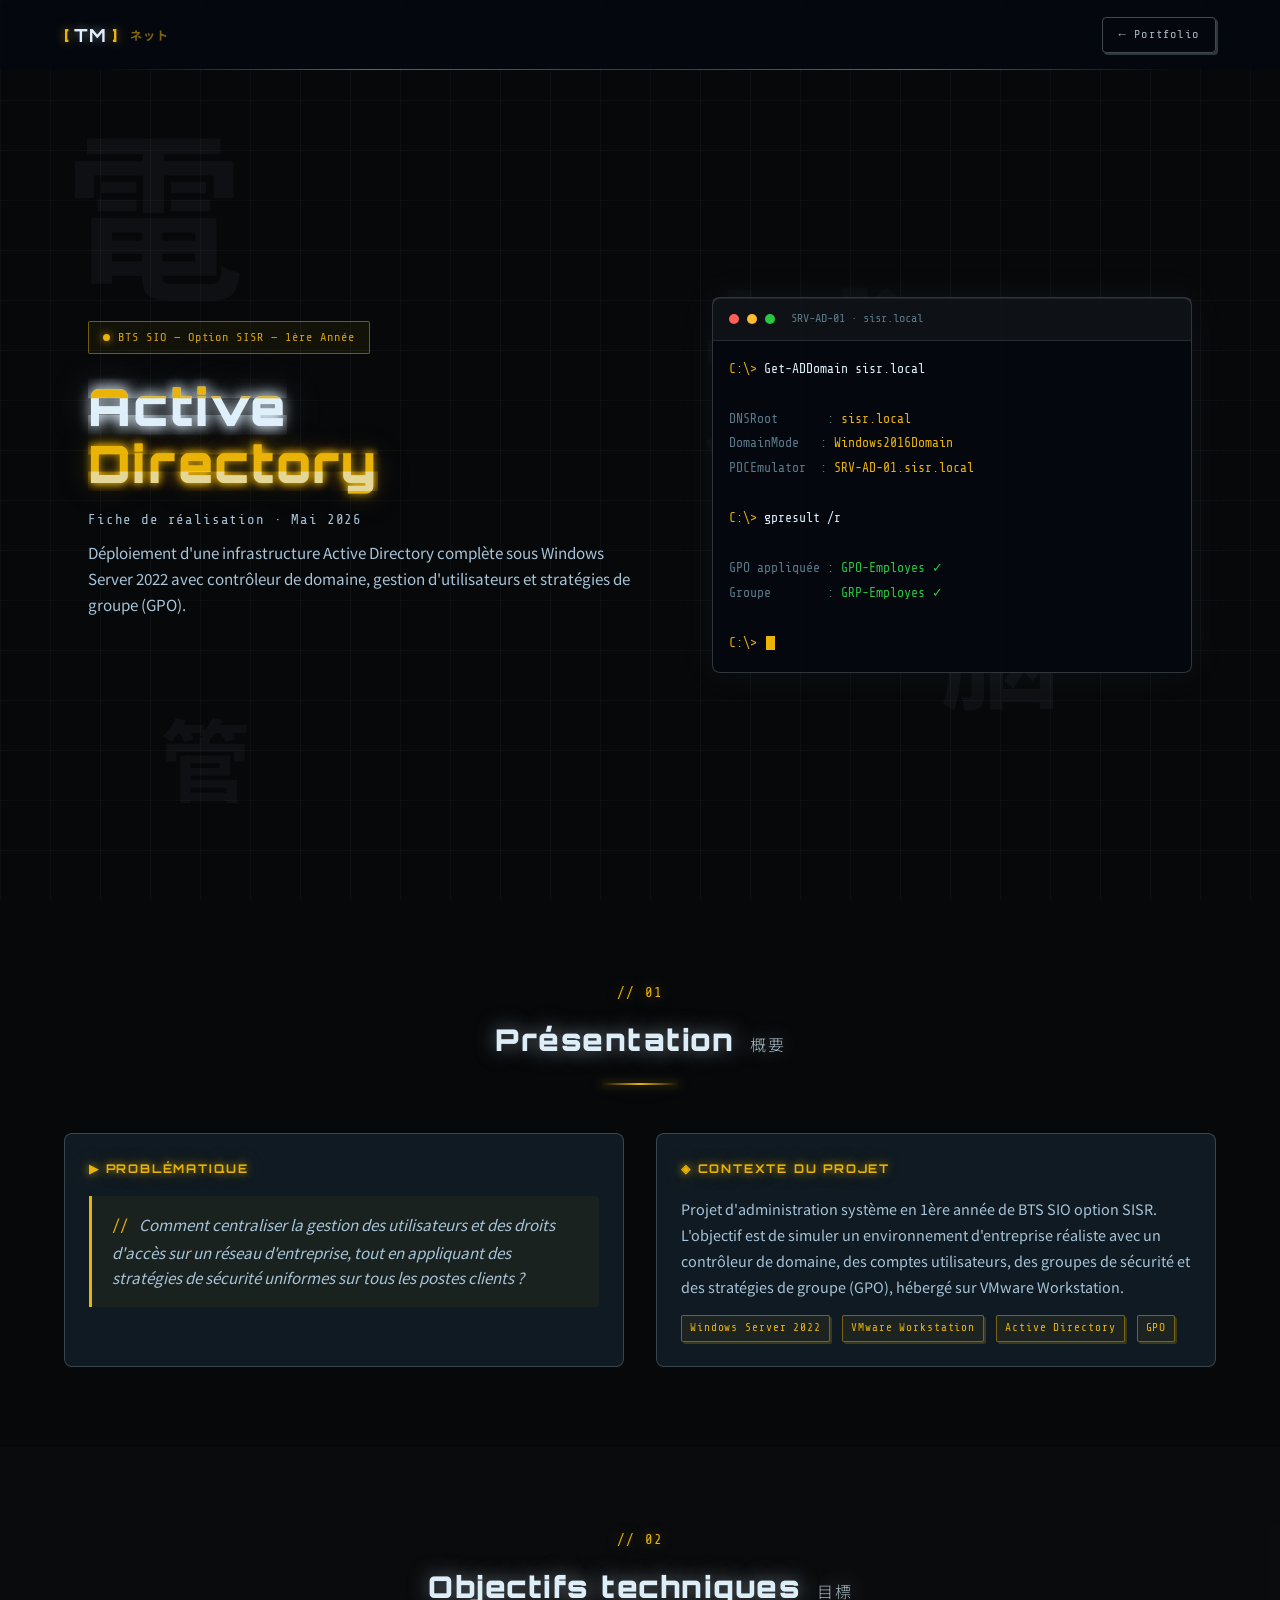
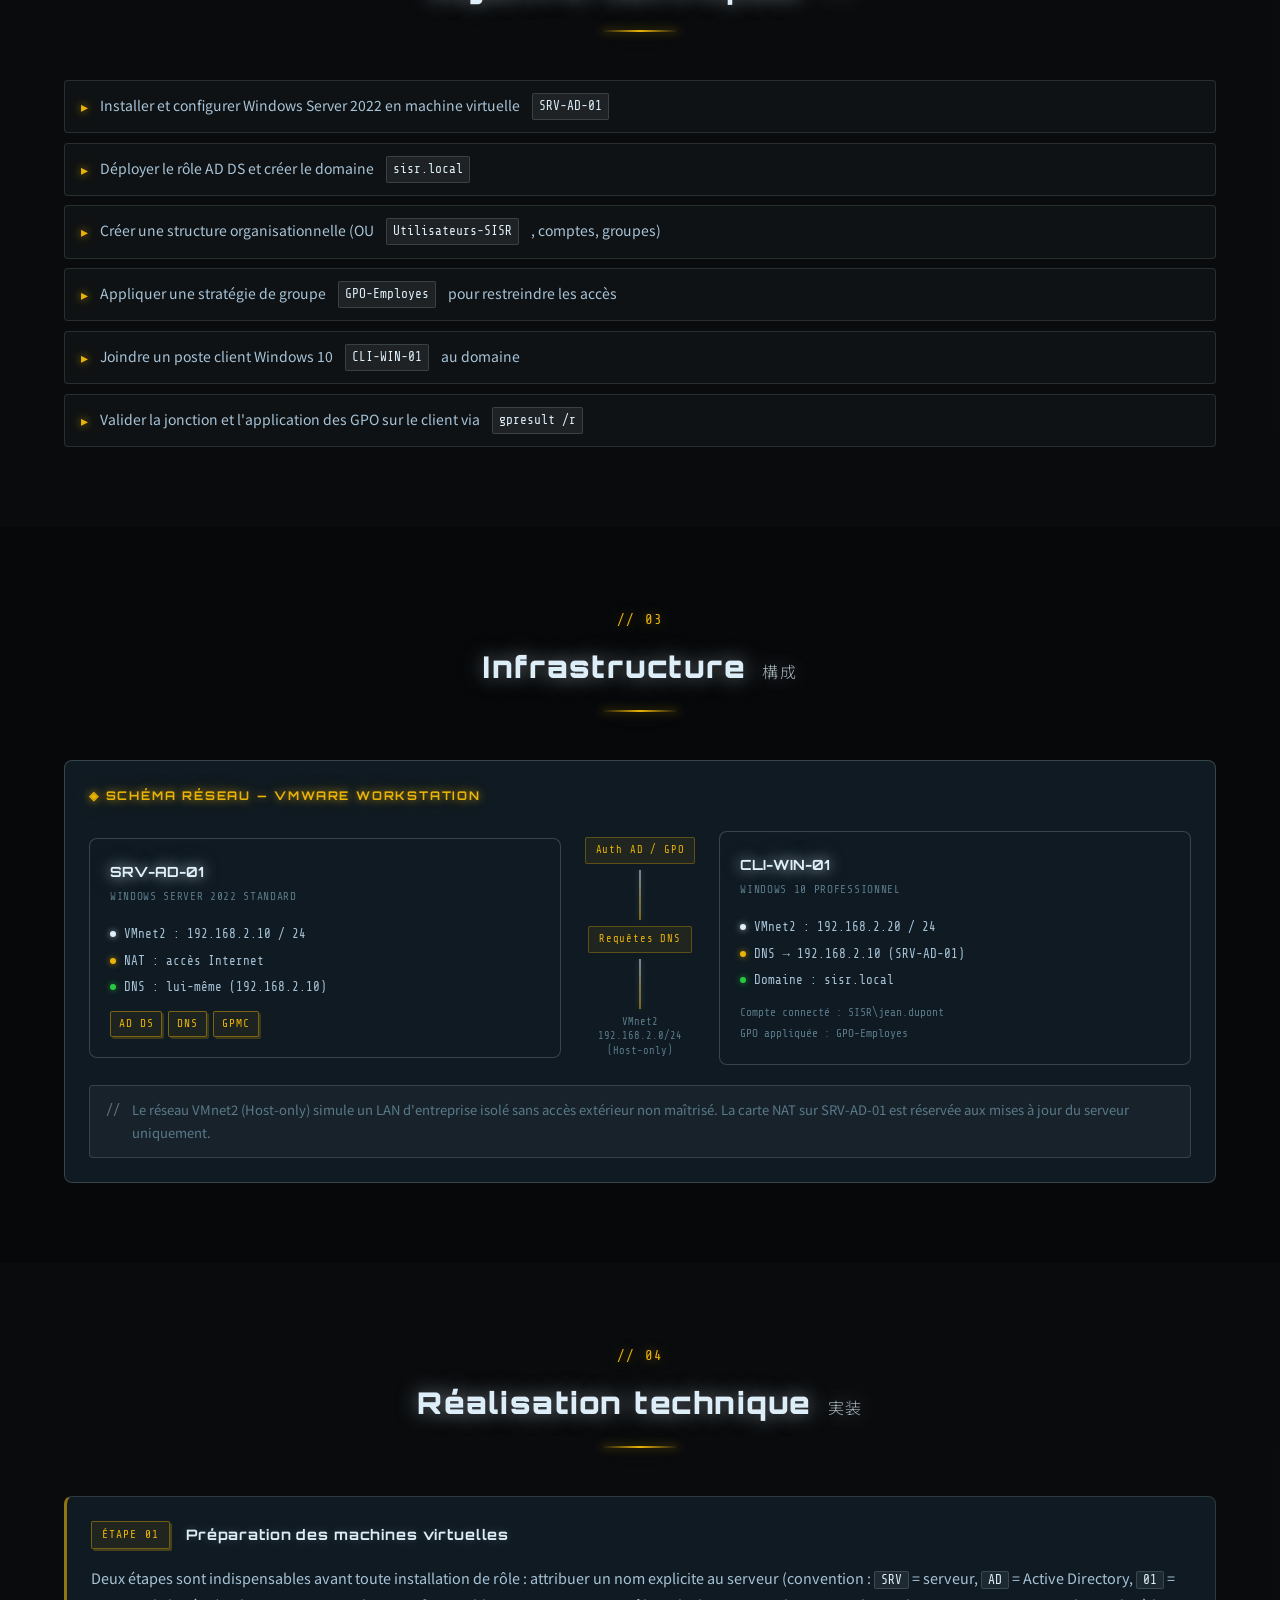
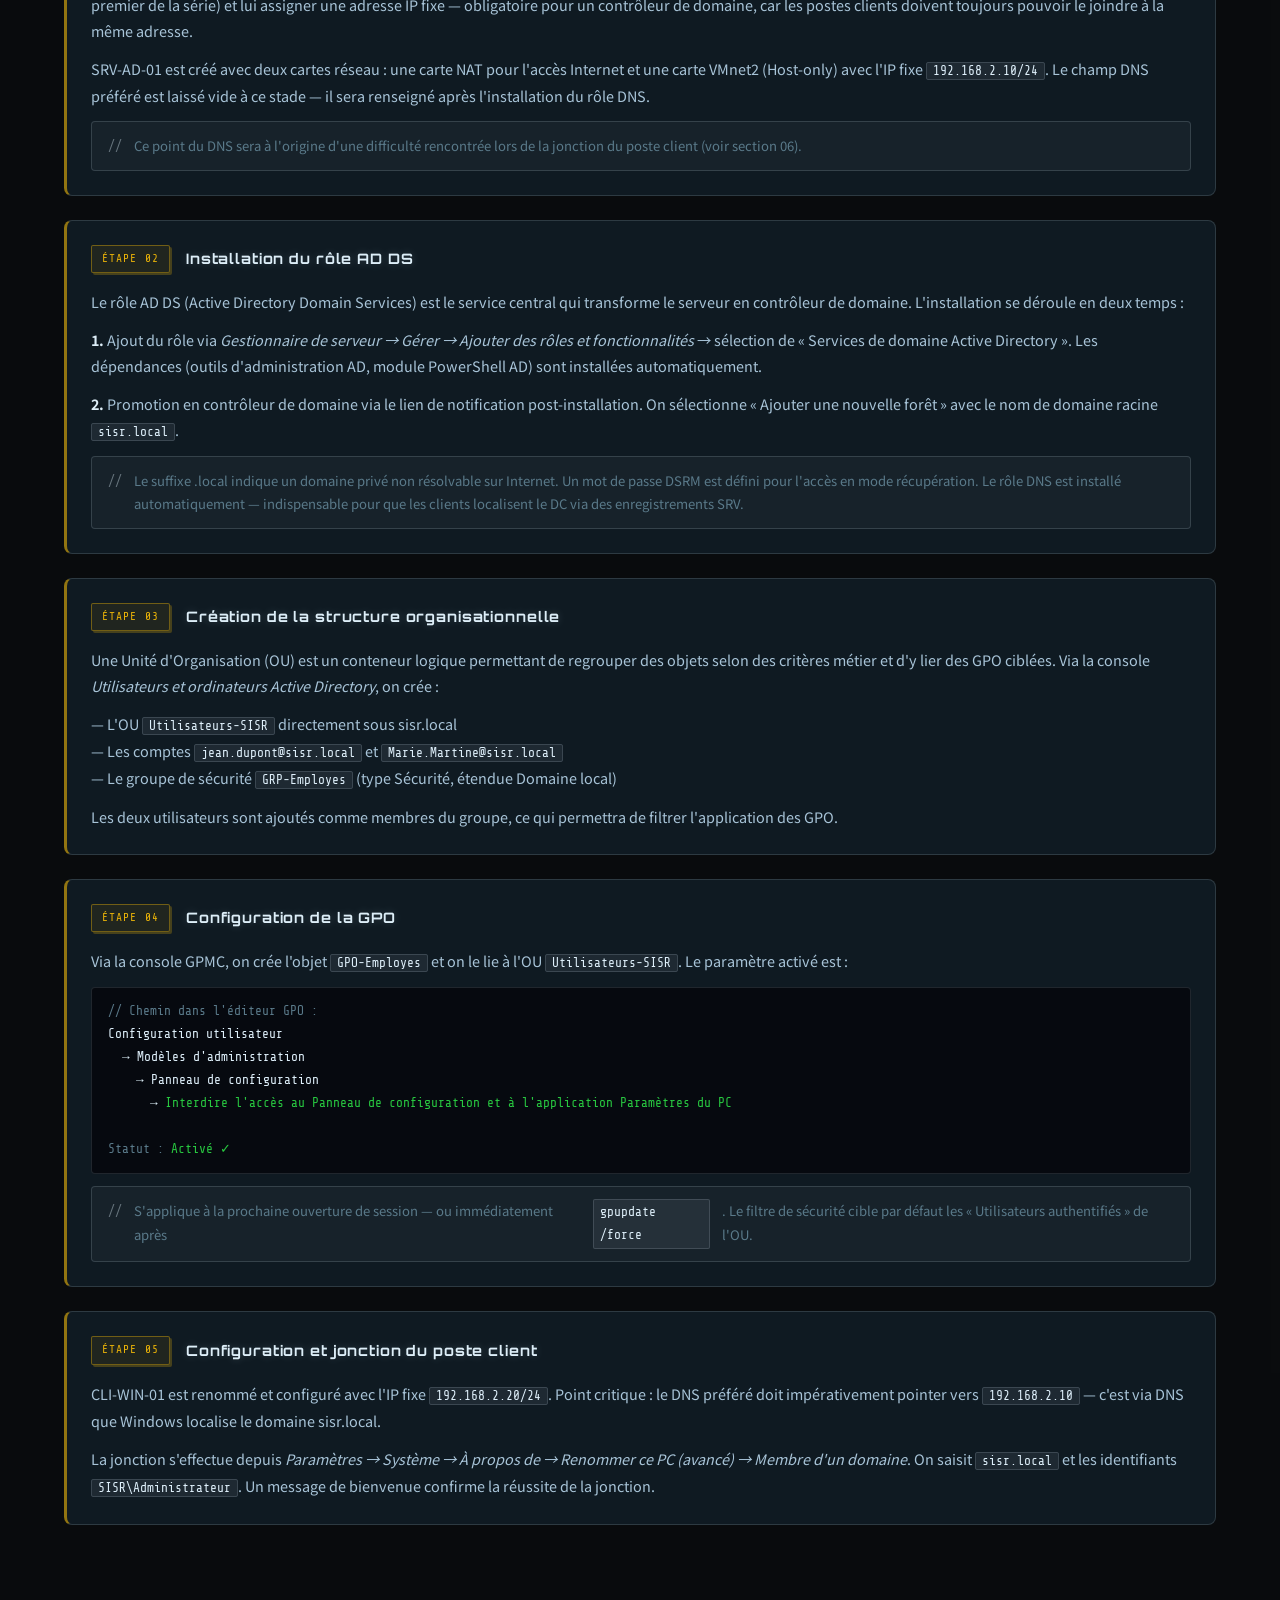
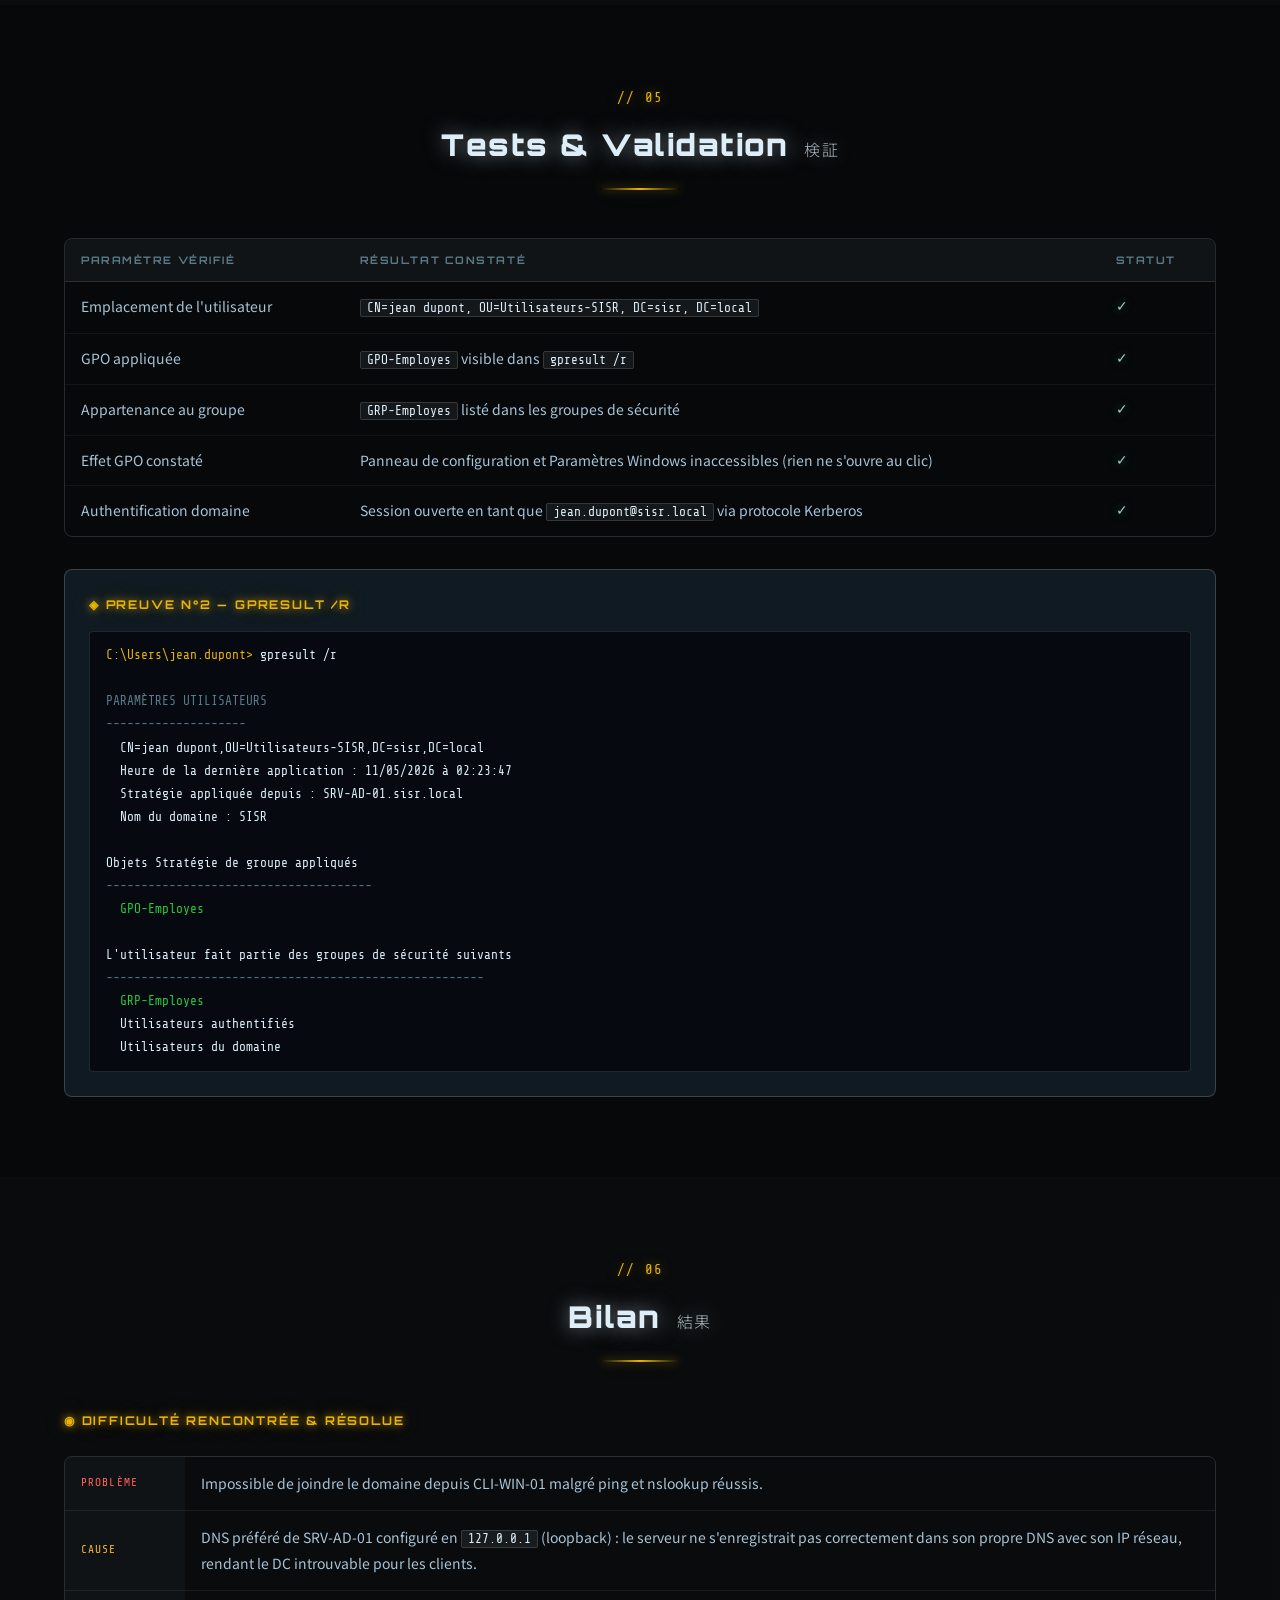
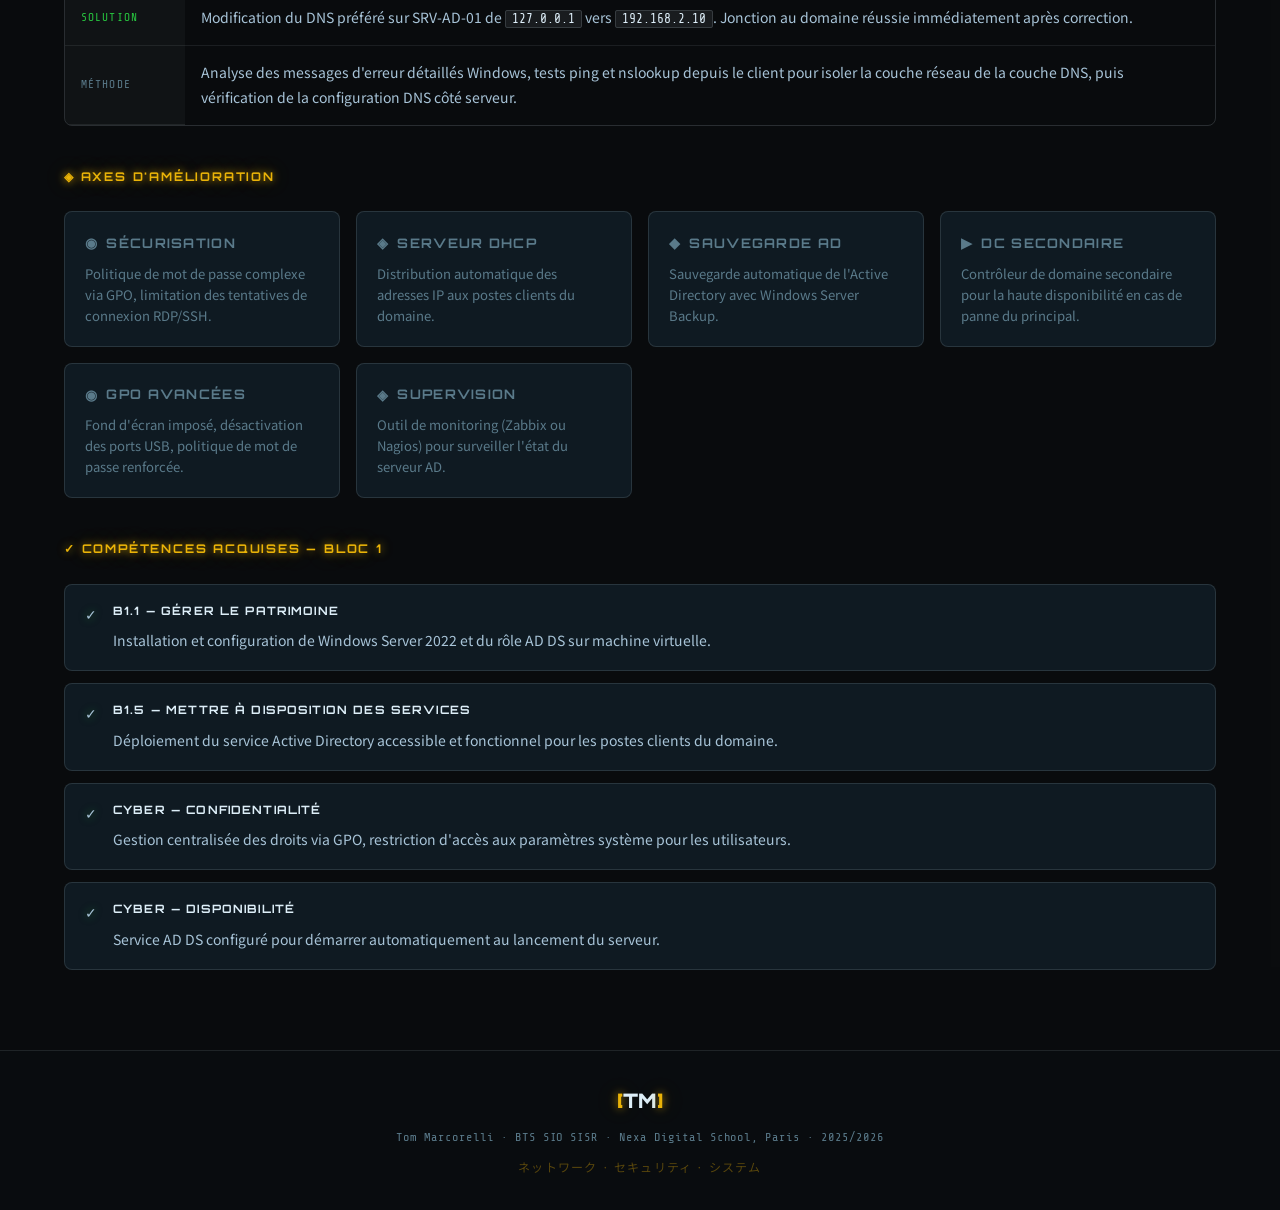
==== projets/ActiveDirectory.html @ bbd0f988 "Add files via upload" ====
<!DOCTYPE html>
<html lang="fr">
<head>
  <meta charset="UTF-8" />
  <meta name="viewport" content="width=device-width, initial-scale=1.0" />
  <title>Fiche de Réalisation — Active Directory | Tom Marcorelli</title>
  <link rel="preconnect" href="https://fonts.googleapis.com" />
  <link rel="preconnect" href="https://fonts.gstatic.com" crossorigin />
  <link href="https://fonts.googleapis.com/css2?family=Orbitron:wght@400;700;900&family=Noto+Sans+JP:wght@300;400;700&family=Share+Tech+Mono&display=swap" rel="stylesheet" />
  <style>
    /* ================================================================
       VARIABLES — reprise exacte du mode nuit du portfolio
    ================================================================ */
    :root {
      --color-bg-primary:    #06080a;
      --color-bg-secondary:  #090c0f;
      --color-bg-card:       #0f1a22;
      --color-bg-card-hover: #152030;
      --color-neon-cyan:     #dff0fb;
      --color-neon-gold:     #eab308;
      --color-text-primary:  #ddeef8;
      --color-text-secondary:#a8c4d8;
      --color-text-muted:    #5a7a8a;
      --color-border:        rgba(223,240,251,0.20);
      --color-border-strong: rgba(223,240,251,0.65);
      --font-display: 'Orbitron', sans-serif;
      --font-japanese:'Noto Sans JP', sans-serif;
      --font-mono:    'Share Tech Mono', monospace;
      --glow-cyan:    0 0 8px rgba(223,240,251,0.8), 0 0 24px rgba(223,240,251,0.30), 0 0 60px rgba(223,240,251,0.10);
      --glow-gold:    0 0 8px rgba(234,179,8,0.8),   0 0 24px rgba(234,179,8,0.30),   0 0 60px rgba(234,179,8,0.10);
      --glow-text:    0 0 14px rgba(223,240,251,0.85), 0 0 40px rgba(223,240,251,0.25);
      --shadow-pixel: 4px 4px 0px rgba(223,240,251,0.50);
      --shadow-pixel-hover: 6px 6px 0px rgba(234,179,8,0.70);
      --radius-sm: 4px;
      --radius-md: 8px;
    }

    /* ================================================================
       RESET & BASE
    ================================================================ */
    *, *::before, *::after { box-sizing: border-box; margin: 0; padding: 0; }
    html { scroll-behavior: smooth; background-color: var(--color-bg-primary); }
    body {
      font-family: var(--font-japanese);
      font-size: 1rem;
      line-height: 1.8;
      color: var(--color-text-primary);
      background-color: transparent;
      overflow-x: hidden;
    }
    a { color: var(--color-neon-cyan); text-decoration: none; }
    a:hover { color: #fff; }
    ul { list-style: none; }

    /* ================================================================
       FOND ANIMÉ (grille néon)
    ================================================================ */
    .bg-grid {
      position: fixed;
      inset: 0;
      z-index: -3;
      background-image:
        linear-gradient(rgba(223,240,251,0.035) 1px, transparent 1px),
        linear-gradient(90deg, rgba(223,240,251,0.035) 1px, transparent 1px);
      background-size: 50px 50px;
      animation: grid-scroll 20s linear infinite;
    }
    @keyframes grid-scroll {
      from { background-position: 0 0; }
      to   { background-position: 0 50px; }
    }

    /* ================================================================
       NAV (sticky, glassmorphism)
    ================================================================ */
    .site-header {
      position: fixed;
      top: 0; left: 0; right: 0;
      height: 70px;
      z-index: 1000;
      background: rgba(5,8,16,0.75);
      backdrop-filter: blur(16px);
    }
    .site-header::after {
      content: '';
      position: absolute;
      bottom: 0; left: 8%; right: 8%;
      height: 1px;
      background: linear-gradient(90deg, transparent, rgba(223,240,251,0.40) 25%, rgba(234,179,8,0.30) 50%, rgba(223,240,251,0.40) 75%, transparent);
    }
    .nav-container {
      display: flex;
      align-items: center;
      justify-content: space-between;
      height: 100%;
      max-width: 1200px;
      margin: 0 auto;
      padding: 0 1.5rem;
    }
    .nav-logo {
      display: flex;
      align-items: center;
      gap: 4px;
      font-family: var(--font-display);
      font-weight: 700;
      font-size: 1.125rem;
      color: var(--color-text-primary);
      text-decoration: none;
      letter-spacing: 0.05em;
    }
    .nav-logo__bracket { color: #eab308; text-shadow: 0 0 10px rgba(234,179,8,0.65); }
    .nav-logo__name    { color: #dff0fb; text-shadow: 0 0 8px rgba(223,240,251,0.40); letter-spacing: 0.08em; }
    .nav-logo__kanji   { font-family: var(--font-japanese); font-size: 0.75rem; color: rgba(234,179,8,0.55); margin-left: 0.5rem; }

    .nav-back {
      font-family: var(--font-mono);
      font-size: 0.75rem;
      letter-spacing: 0.1em;
      color: rgba(223,240,251,0.75);
      border: 1.5px solid rgba(223,240,251,0.28);
      padding: 6px 16px;
      border-radius: var(--radius-sm);
      box-shadow: 2px 2px 0 rgba(223,240,251,0.20);
      transition: all 0.15s ease;
    }
    .nav-back:hover {
      color: #eab308;
      border-color: rgba(234,179,8,0.6);
      box-shadow: 4px 4px 0 rgba(234,179,8,0.40);
    }

    /* ================================================================
       LAYOUT COMMUN
    ================================================================ */
    .section-container {
      max-width: 1200px;
      margin: 0 auto;
      padding: 0 1.5rem;
    }
    .section { padding: 5rem 0; }

    /* EN-TÊTES DE SECTION — copie exacte du portfolio */
    .section-header { margin-bottom: 3rem; text-align: center; }
    .section-label {
      font-family: var(--font-mono);
      font-size: 0.875rem;
      color: #eab308;
      margin-bottom: 0.5rem;
      letter-spacing: 0.1em;
      text-shadow: 0 0 12px rgba(234,179,8,0.50);
    }
    .section-title {
      font-family: var(--font-display);
      font-size: 1.875rem;
      font-weight: 900;
      letter-spacing: 0.05em;
      color: var(--color-text-primary);
      display: inline-flex;
      align-items: baseline;
      gap: 1rem;
      text-shadow: 0 0 20px rgba(221,238,248,0.50);
    }
    .section-title__kanji {
      font-family: var(--font-japanese);
      font-size: 1rem;
      color: #dff0fb;
      font-weight: 300;
      opacity: 0.75;
    }
    .section-divider {
      width: 80px;
      height: 2px;
      margin: 1rem auto 0;
      background: linear-gradient(90deg, transparent, #eab308, transparent);
      box-shadow: 0 0 10px rgba(234,179,8,0.50), 0 0 30px rgba(234,179,8,0.15);
    }

    /* ================================================================
       HERO — adapté fiche de réalisation
    ================================================================ */
    .hero-section {
      min-height: 100vh;
      display: flex;
      align-items: center;
      justify-content: center;
      padding-top: 70px;
      position: relative;
      overflow: hidden;
      gap: 4rem;
      flex-wrap: wrap;
    }

    /* kanjis flottants décoratifs */
    .hero-kanji-deco { position: absolute; inset: 0; pointer-events: none; z-index: 0; }
    .kanji-float {
      position: absolute;
      font-family: var(--font-japanese);
      font-weight: 700;
      color: rgba(223,240,251,0.04);
      user-select: none;
      animation: kanji-drift 14s ease-in-out infinite;
    }
    .kanji-float--1 { font-size: 180px; top: 5%;  left: 2%;  animation-delay: 0s; }
    .kanji-float--2 { font-size: 120px; top: 60%; left: 75%; animation-delay: -4s; }
    .kanji-float--3 { font-size: 220px; top: 20%; left: 55%; animation-delay: -8s; opacity: 0.6; }
    .kanji-float--4 { font-size: 90px;  top: 75%; left: 10%; animation-delay: -3s; }
    @keyframes kanji-drift {
      0%, 100% { transform: translateY(0) rotate(-3deg); }
      50%       { transform: translateY(-20px) rotate(3deg); }
    }

    .hero-content { position: relative; z-index: 1; max-width: 560px; }

    .hero-badge {
      display: inline-flex;
      align-items: center;
      gap: 0.5rem;
      border: 1px solid rgba(234,179,8,0.45);
      padding: 5px 14px;
      border-radius: 2px;
      margin-bottom: 1.5rem;
      background: rgba(234,179,8,0.06);
    }
    .hero-badge__dot {
      width: 7px; height: 7px;
      border-radius: 50%;
      background: #eab308;
      box-shadow: 0 0 8px rgba(234,179,8,0.8);
      animation: blink 2s ease-in-out infinite;
    }
    @keyframes blink { 0%,100%{ opacity:1; } 50%{ opacity:0.3; } }
    .hero-badge__text {
      font-family: var(--font-mono);
      font-size: 0.75rem;
      color: rgba(234,179,8,0.9);
      letter-spacing: 0.08em;
    }

    .hero-title {
      font-family: var(--font-display);
      font-size: clamp(2rem, 5vw, 3.2rem);
      font-weight: 900;
      line-height: 1.1;
      letter-spacing: 0.04em;
      margin-bottom: 1rem;
    }
    /* Glitch effect */
    .glitch-text {
      position: relative;
      color: var(--color-neon-cyan);
      text-shadow: var(--glow-text);
      display: inline-block;
    }
    .glitch-text::before,
    .glitch-text::after {
      content: attr(data-text);
      position: absolute;
      top: 0; left: 0;
      width: 100%;
      overflow: hidden;
    }
    .glitch-text::before {
      color: #eab308;
      animation: glitch-1 3.5s infinite linear;
      clip-path: polygon(0 0, 100% 0, 100% 35%, 0 35%);
    }
    .glitch-text::after {
      color: rgba(223,240,251,0.6);
      animation: glitch-2 4.2s infinite linear;
      clip-path: polygon(0 65%, 100% 65%, 100% 100%, 0 100%);
    }
    @keyframes glitch-1 {
      0%,93%{ transform:none; opacity:0; }
      94%{ transform:translate(-2px,1px) skewX(-3deg); opacity:0.7; }
      96%{ transform:translate(2px,-1px); opacity:0.4; }
      98%{ transform:none; opacity:0; }
    }
    @keyframes glitch-2 {
      0%,88%{ transform:none; opacity:0; }
      89%{ transform:translate(3px,-2px); opacity:0.6; }
      91%{ transform:translate(-2px,1px) skewX(4deg); opacity:0.3; }
      93%{ transform:none; opacity:0; }
    }
    .glitch-text--accent {
      color: #eab308;
      text-shadow: var(--glow-gold);
    }

    .hero-subtitle {
      font-family: var(--font-mono);
      font-size: 0.875rem;
      color: var(--color-text-secondary);
      margin-bottom: 0.5rem;
      letter-spacing: 0.06em;
    }
    .hero-description {
      color: var(--color-text-secondary);
      font-size: 0.95rem;
      margin-bottom: 2rem;
      line-height: 1.7;
    }

    /* ================================================================
       TERMINAL HERO
    ================================================================ */
    .hero-terminal {
      position: relative;
      z-index: 1;
      background: rgba(6,8,15,0.90);
      border: 1px solid rgba(223,240,251,0.20);
      border-radius: var(--radius-md);
      width: 100%;
      max-width: 480px;
      box-shadow: 0 0 40px rgba(223,240,251,0.05), inset 0 1px 0 rgba(223,240,251,0.08);
    }
    .terminal-header {
      display: flex;
      align-items: center;
      gap: 0.5rem;
      padding: 10px 16px;
      border-bottom: 1px solid rgba(223,240,251,0.12);
      background: rgba(223,240,251,0.04);
    }
    .terminal-dot { width: 10px; height: 10px; border-radius: 50%; }
    .terminal-dot--red    { background: #ff5f57; }
    .terminal-dot--yellow { background: #febc2e; }
    .terminal-dot--green  { background: #28c840; }
    .terminal-title {
      font-family: var(--font-mono);
      font-size: 0.75rem;
      color: var(--color-text-muted);
      margin-left: 0.5rem;
    }
    .terminal-body {
      padding: 16px;
      font-family: var(--font-mono);
      font-size: 0.82rem;
      line-height: 1.9;
      color: var(--color-text-secondary);
      min-height: 220px;
    }
    .t-prompt { color: #eab308; }
    .t-cmd    { color: #dff0fb; }
    .t-ok     { color: #28c840; }
    .t-info   { color: var(--color-text-muted); }
    .t-val    { color: #eab308; }
    .t-cursor {
      display: inline-block;
      width: 9px; height: 14px;
      background: #eab308;
      animation: cursor-blink 1s step-end infinite;
      vertical-align: text-bottom;
      margin-left: 2px;
    }
    @keyframes cursor-blink { 0%,100%{ opacity:1; } 50%{ opacity:0; } }

    /* ================================================================
       CARDS GÉNÉRIQUES
    ================================================================ */
    .card {
      background: var(--color-bg-card);
      border: 1px solid var(--color-border);
      border-radius: var(--radius-md);
      padding: 1.5rem;
      transition: border-color 0.25s, box-shadow 0.25s;
    }
    .card:hover {
      border-color: rgba(223,240,251,0.40);
      box-shadow: 0 0 20px rgba(223,240,251,0.05);
    }
    .card--gold:hover {
      border-color: rgba(234,179,8,0.45);
      box-shadow: 0 0 20px rgba(234,179,8,0.08);
    }

    /* ================================================================
       SECTION PRÉSENTATION
    ================================================================ */
    .about-grid {
      display: grid;
      grid-template-columns: 1fr 1fr;
      gap: 2rem;
    }
    @media(max-width:768px){ .about-grid{ grid-template-columns:1fr; } }

    .about-card-title {
      font-family: var(--font-display);
      font-size: 0.75rem;
      font-weight: 700;
      letter-spacing: 0.15em;
      text-transform: uppercase;
      color: #eab308;
      text-shadow: var(--glow-gold);
      margin-bottom: 1rem;
    }

    .problem-quote {
      border-left: 3px solid #eab308;
      padding: 1rem 1.25rem;
      background: rgba(234,179,8,0.05);
      border-radius: 0 var(--radius-sm) var(--radius-sm) 0;
      font-style: italic;
      color: var(--color-text-secondary);
      line-height: 1.7;
      font-size: 0.95rem;
    }
    .problem-quote::before {
      content: '//';
      font-family: var(--font-mono);
      color: #eab308;
      margin-right: 0.5rem;
      font-style: normal;
    }

    /* ================================================================
       OBJECTIFS — liste pixel
    ================================================================ */
    .obj-list { display: flex; flex-direction: column; gap: 0.6rem; }
    .obj-item {
      display: flex;
      align-items: flex-start;
      gap: 0.75rem;
      padding: 0.75rem 1rem;
      background: rgba(223,240,251,0.03);
      border: 1px solid rgba(223,240,251,0.12);
      border-radius: var(--radius-sm);
      font-size: 0.875rem;
      color: var(--color-text-secondary);
      transition: border-color 0.2s, background 0.2s;
    }
    .obj-item:hover {
      border-color: rgba(234,179,8,0.35);
      background: rgba(234,179,8,0.04);
    }
    .obj-item__icon {
      font-family: var(--font-mono);
      color: #eab308;
      flex-shrink: 0;
      margin-top: 2px;
      text-shadow: var(--glow-gold);
    }

    /* ================================================================
       SCHÉMA INFRA
    ================================================================ */
    .infra-grid {
      display: grid;
      grid-template-columns: 1fr auto 1fr;
      align-items: center;
      gap: 1.5rem;
      margin-top: 1.5rem;
    }
    @media(max-width:640px){
      .infra-grid { grid-template-columns: 1fr; }
      .infra-link { display: none; }
    }

    .vm-card {
      background: var(--color-bg-card);
      border: 1px solid rgba(223,240,251,0.20);
      border-radius: var(--radius-md);
      padding: 1.25rem;
    }
    .vm-card__name {
      font-family: var(--font-display);
      font-size: 0.875rem;
      font-weight: 700;
      color: var(--color-neon-cyan);
      text-shadow: var(--glow-text);
      margin-bottom: 3px;
    }
    .vm-card__os {
      font-family: var(--font-mono);
      font-size: 0.7rem;
      color: var(--color-text-muted);
      margin-bottom: 1rem;
      letter-spacing: 0.06em;
    }
    .vm-ip {
      display: flex;
      align-items: center;
      gap: 0.5rem;
      font-family: var(--font-mono);
      font-size: 0.78rem;
      color: var(--color-text-secondary);
      margin-bottom: 4px;
    }
    .vm-ip__dot { width: 6px; height: 6px; border-radius: 50%; flex-shrink: 0; }
    .vm-ip__dot--cyan { background: #dff0fb; box-shadow: 0 0 6px rgba(223,240,251,0.7); }
    .vm-ip__dot--gold { background: #eab308; box-shadow: 0 0 6px rgba(234,179,8,0.7); }
    .vm-ip__dot--green{ background: #28c840; box-shadow: 0 0 6px rgba(40,200,64,0.7); }

    .roles-row { display: flex; gap: 6px; flex-wrap: wrap; margin-top: 0.75rem; }
    .role-tag {
      font-family: var(--font-mono);
      font-size: 0.7rem;
      letter-spacing: 0.08em;
      color: #eab308;
      border: 1px solid rgba(234,179,8,0.45);
      padding: 2px 8px;
      border-radius: 2px;
      background: rgba(234,179,8,0.06);
      box-shadow: 2px 2px 0 rgba(234,179,8,0.20);
    }

    /* Lien central infra */
    .infra-link {
      display: flex;
      flex-direction: column;
      align-items: center;
      gap: 6px;
    }
    .infra-link__label {
      font-family: var(--font-mono);
      font-size: 0.65rem;
      letter-spacing: 0.08em;
      color: #eab308;
      background: rgba(234,179,8,0.08);
      border: 1px solid rgba(234,179,8,0.30);
      padding: 3px 10px;
      border-radius: 2px;
      white-space: nowrap;
    }
    .infra-link__line {
      width: 2px;
      height: 50px;
      background: linear-gradient(to bottom, rgba(223,240,251,0.5), rgba(234,179,8,0.5));
      box-shadow: 0 0 6px rgba(223,240,251,0.2);
    }
    .infra-link__net {
      font-family: var(--font-mono);
      font-size: 0.65rem;
      color: var(--color-text-muted);
      text-align: center;
      line-height: 1.4;
    }

    /* ================================================================
       ÉTAPES (réalisation technique)
    ================================================================ */
    .steps-list { display: flex; flex-direction: column; gap: 1.5rem; }
    .step-card {
      background: var(--color-bg-card);
      border: 1px solid rgba(223,240,251,0.15);
      border-left: 3px solid rgba(234,179,8,0.6);
      border-radius: var(--radius-md);
      padding: 1.5rem;
    }
    .step-card__header {
      display: flex;
      align-items: center;
      gap: 1rem;
      margin-bottom: 1rem;
    }
    .step-card__num {
      font-family: var(--font-mono);
      font-size: 0.7rem;
      letter-spacing: 0.1em;
      color: #eab308;
      background: rgba(234,179,8,0.08);
      border: 1px solid rgba(234,179,8,0.40);
      padding: 3px 10px;
      border-radius: 2px;
      box-shadow: 2px 2px 0 rgba(234,179,8,0.25);
      white-space: nowrap;
    }
    .step-card__title {
      font-family: var(--font-display);
      font-size: 0.9rem;
      font-weight: 700;
      letter-spacing: 0.06em;
      color: var(--color-text-primary);
      text-shadow: 0 0 10px rgba(223,240,251,0.2);
    }
    .step-card p {
      font-size: 0.9rem;
      color: var(--color-text-secondary);
      line-height: 1.8;
      margin-bottom: 0.75rem;
    }
    .step-card p:last-child { margin-bottom: 0; }

    /* Note inline */
    .note {
      display: flex;
      gap: 0.75rem;
      background: rgba(223,240,251,0.04);
      border: 1px solid rgba(223,240,251,0.15);
      border-radius: var(--radius-sm);
      padding: 0.75rem 1rem;
      margin-top: 0.75rem;
      font-size: 0.82rem;
      color: var(--color-text-muted);
    }
    .note::before {
      content: '//';
      font-family: var(--font-mono);
      color: rgba(223,240,251,0.4);
      flex-shrink: 0;
    }

    /* Bloc commande style terminal */
    .cmd-block {
      background: rgba(4,6,12,0.8);
      border: 1px solid rgba(223,240,251,0.12);
      border-radius: var(--radius-sm);
      padding: 0.75rem 1rem;
      margin-top: 0.75rem;
      font-family: var(--font-mono);
      font-size: 0.8rem;
      line-height: 1.8;
    }
    .cmd-block .t-prompt { color: #eab308; }
    .cmd-block .t-val    { color: #dff0fb; }
    .cmd-block .t-ok     { color: #28c840; }
    .cmd-block .t-muted  { color: #5a7a8a; }

    /* inline code */
    code {
      font-family: var(--font-mono);
      font-size: 0.8rem;
      background: rgba(223,240,251,0.07);
      border: 1px solid rgba(223,240,251,0.15);
      padding: 1px 6px;
      border-radius: 2px;
      color: var(--color-neon-cyan);
    }

    /* ================================================================
       VALIDATION TABLE
    ================================================================ */
    .val-table-wrap {
      overflow-x: auto;
      border: 1px solid rgba(223,240,251,0.15);
      border-radius: var(--radius-md);
      margin-top: 1.5rem;
    }
    .val-table {
      width: 100%;
      border-collapse: collapse;
    }
    .val-table th {
      background: rgba(223,240,251,0.05);
      font-family: var(--font-display);
      font-size: 0.65rem;
      letter-spacing: 0.15em;
      text-transform: uppercase;
      color: var(--color-text-muted);
      padding: 12px 16px;
      text-align: left;
      border-bottom: 1px solid rgba(223,240,251,0.12);
    }
    .val-table td {
      padding: 12px 16px;
      font-size: 0.875rem;
      color: var(--color-text-secondary);
      border-bottom: 1px solid rgba(223,240,251,0.06);
      vertical-align: top;
    }
    .val-table tr:last-child td { border-bottom: none; }
    .val-table tr:hover td { background: rgba(223,240,251,0.02); }
    .check-ok {
      font-family: var(--font-mono);
      color: #28c840;
      text-shadow: 0 0 8px rgba(40,200,64,0.6);
      font-size: 1rem;
    }

    /* ================================================================
       BILAN — grille problème/solution
    ================================================================ */
    .issue-grid {
      display: grid;
      grid-template-columns: 120px 1fr;
      border: 1px solid rgba(223,240,251,0.15);
      border-radius: var(--radius-md);
      overflow: hidden;
      margin-top: 1.5rem;
    }
    @media(max-width:500px){ .issue-grid{ grid-template-columns:1fr; } }
    .issue-label {
      font-family: var(--font-mono);
      font-size: 0.7rem;
      letter-spacing: 0.1em;
      text-transform: uppercase;
      padding: 14px 16px;
      border-bottom: 1px solid rgba(223,240,251,0.08);
      display: flex;
      align-items: center;
      background: rgba(223,240,251,0.03);
    }
    .issue-label.prob  { color: #ff5f57; }
    .issue-label.cause { color: #febc2e; }
    .issue-label.fix   { color: #28c840; }
    .issue-label.method{ color: var(--color-text-muted); }
    .issue-value {
      padding: 14px 16px;
      font-size: 0.875rem;
      color: var(--color-text-secondary);
      border-bottom: 1px solid rgba(223,240,251,0.08);
    }
    .issue-label:last-of-type,
    .issue-value:last-child { border-bottom: none; }

    /* ================================================================
       AMÉLIORATIONS
    ================================================================ */
    .improvements-grid {
      display: grid;
      grid-template-columns: repeat(auto-fill, minmax(230px, 1fr));
      gap: 1rem;
      margin-top: 1.5rem;
    }
    .improve-card {
      background: var(--color-bg-card);
      border: 1px solid rgba(223,240,251,0.12);
      border-radius: var(--radius-md);
      padding: 1.25rem;
      transition: border-color 0.25s, box-shadow 0.25s;
    }
    .improve-card:hover {
      border-color: rgba(234,179,8,0.40);
      box-shadow: 0 0 20px rgba(234,179,8,0.06), var(--shadow-pixel-hover);
    }
    .improve-card__title {
      font-family: var(--font-display);
      font-size: 0.72rem;
      font-weight: 700;
      letter-spacing: 0.1em;
      text-transform: uppercase;
      color: var(--color-text-primary);
      margin-bottom: 0.5rem;
      display: flex;
      align-items: center;
      gap: 0.5rem;
    }
    .improve-card__icon { font-size: 0.875rem; }
    .improve-card p {
      font-size: 0.82rem;
      color: var(--color-text-muted);
      line-height: 1.6;
    }

    /* ================================================================
       COMPÉTENCES
    ================================================================ */
    .comp-list { display: flex; flex-direction: column; gap: 0.75rem; margin-top: 1.5rem; }
    .comp-item {
      display: flex;
      align-items: flex-start;
      gap: 1rem;
      padding: 1rem 1.25rem;
      background: var(--color-bg-card);
      border: 1px solid rgba(223,240,251,0.12);
      border-radius: var(--radius-md);
      transition: border-color 0.25s;
    }
    .comp-item:hover { border-color: rgba(223,240,251,0.30); }
    .comp-check {
      font-family: var(--font-mono);
      font-size: 0.875rem;
      color: #28c840;
      text-shadow: 0 0 8px rgba(40,200,64,0.6);
      flex-shrink: 0;
      margin-top: 2px;
    }
    .comp-item strong {
      display: block;
      font-family: var(--font-display);
      font-size: 0.72rem;
      font-weight: 700;
      letter-spacing: 0.1em;
      text-transform: uppercase;
      color: var(--color-text-primary);
      margin-bottom: 4px;
    }
    .comp-item span {
      font-size: 0.875rem;
      color: var(--color-text-secondary);
    }

    /* ================================================================
       FOOTER
    ================================================================ */
    .site-footer {
      background: var(--color-bg-secondary);
      border-top: 1px solid rgba(223,240,251,0.10);
      padding: 2rem 1.5rem;
      text-align: center;
    }
    .footer-logo {
      font-family: var(--font-display);
      font-size: 1.25rem;
      font-weight: 900;
      margin-bottom: 0.5rem;
    }
    .footer-logo__bracket { color: #eab308; text-shadow: var(--glow-gold); }
    .footer-tagline {
      font-family: var(--font-mono);
      font-size: 0.75rem;
      color: var(--color-text-muted);
      letter-spacing: 0.08em;
    }
    .footer-kanji {
      font-family: var(--font-japanese);
      font-size: 0.75rem;
      color: rgba(234,179,8,0.35);
      margin-top: 0.5rem;
      letter-spacing: 0.1em;
    }

    /* ================================================================
       RESPONSIVE
    ================================================================ */
    @media(max-width:768px){
      .hero-section { flex-direction: column; gap: 2rem; padding: 6rem 1.5rem 3rem; text-align: center; }
      .section-title { font-size: 1.5rem; }
    }
  </style>
</head>
<body>

  <!-- Grille néon animée -->
  <div class="bg-grid" aria-hidden="true"></div>

  <!-- ============================================================
       NAVIGATION
  ============================================================ -->
  <header class="site-header" role="banner">
    <nav class="nav-container" aria-label="Navigation">
      <a href="#" class="nav-logo" aria-label="Tom Marcorelli">
        <span class="nav-logo__bracket">[</span>
        <span class="nav-logo__name">TM</span>
        <span class="nav-logo__bracket">]</span>
        <span class="nav-logo__kanji" aria-hidden="true">ネット</span>
      </a>
      <a href="index.html" class="nav-back">← Portfolio</a>
    </nav>
  </header>

  <main>

    <!-- ============================================================
         HERO
    ============================================================ -->
    <section class="hero-section section-container">

      <div class="hero-kanji-deco" aria-hidden="true">
        <span class="kanji-float kanji-float--1">電</span>
        <span class="kanji-float kanji-float--2">脳</span>
        <span class="kanji-float kanji-float--3">域</span>
        <span class="kanji-float kanji-float--4">管</span>
      </div>

      <!-- Texte hero -->
      <div class="hero-content">
        <div class="hero-badge">
          <span class="hero-badge__dot"></span>
          <span class="hero-badge__text">BTS SIO — Option SISR — 1ère Année</span>
        </div>

        <h1 class="hero-title">
          <span class="glitch-text" data-text="Active">Active</span><br>
          <span class="glitch-text glitch-text--accent" data-text="Directory">Directory</span>
        </h1>

        <p class="hero-subtitle">Fiche de réalisation · Mai 2026</p>
        <p class="hero-description">
          Déploiement d'une infrastructure Active Directory complète sous Windows Server 2022
          avec contrôleur de domaine, gestion d'utilisateurs et stratégies de groupe (GPO).
        </p>
      </div>

      <!-- Terminal -->
      <div class="hero-terminal" aria-hidden="true">
        <div class="terminal-header">
          <span class="terminal-dot terminal-dot--red"></span>
          <span class="terminal-dot terminal-dot--yellow"></span>
          <span class="terminal-dot terminal-dot--green"></span>
          <span class="terminal-title">SRV-AD-01 · sisr.local</span>
        </div>
        <div class="terminal-body">
          <div><span class="t-prompt">C:\&gt; </span><span class="t-cmd">Get-ADDomain sisr.local</span></div>
          <div><span class="t-muted">&nbsp;</span></div>
          <div><span class="t-info">DNSRoot&nbsp;&nbsp;&nbsp;&nbsp;&nbsp;&nbsp; : </span><span class="t-val">sisr.local</span></div>
          <div><span class="t-info">DomainMode&nbsp;&nbsp; : </span><span class="t-val">Windows2016Domain</span></div>
          <div><span class="t-info">PDCEmulator&nbsp; : </span><span class="t-val">SRV-AD-01.sisr.local</span></div>
          <div><span class="t-muted">&nbsp;</span></div>
          <div><span class="t-prompt">C:\&gt; </span><span class="t-cmd">gpresult /r</span></div>
          <div><span class="t-muted">&nbsp;</span></div>
          <div><span class="t-info">GPO appliquée : </span><span class="t-ok">GPO-Employes ✓</span></div>
          <div><span class="t-info">Groupe&nbsp;&nbsp;&nbsp;&nbsp;&nbsp;&nbsp;&nbsp; : </span><span class="t-ok">GRP-Employes ✓</span></div>
          <div><span class="t-muted">&nbsp;</span></div>
          <div><span class="t-prompt">C:\&gt; </span><span class="t-cursor"></span></div>
        </div>
      </div>

    </section>

    <!-- ============================================================
         01 · PRÉSENTATION
    ============================================================ -->
    <section class="section" id="presentation">
      <div class="section-container">
        <header class="section-header">
          <p class="section-label">// 01</p>
          <h2 class="section-title">Présentation
            <span class="section-title__kanji" aria-hidden="true">概要</span>
          </h2>
          <div class="section-divider"></div>
        </header>

        <div class="about-grid">
          <div class="card">
            <p class="about-card-title">▶ Problématique</p>
            <div class="problem-quote">
              Comment centraliser la gestion des utilisateurs et des droits d'accès sur un réseau d'entreprise, tout en appliquant des stratégies de sécurité uniformes sur tous les postes clients ?
            </div>
          </div>
          <div class="card">
            <p class="about-card-title">◈ Contexte du projet</p>
            <p style="font-size:.9rem;color:var(--color-text-secondary);">
              Projet d'administration système en 1ère année de BTS SIO option SISR. L'objectif est de simuler un environnement d'entreprise réaliste avec un contrôleur de domaine, des comptes utilisateurs, des groupes de sécurité et des stratégies de groupe (GPO), hébergé sur VMware Workstation.
            </p>
            <div style="margin-top:1rem;display:flex;gap:.75rem;flex-wrap:wrap;">
              <span class="role-tag">Windows Server 2022</span>
              <span class="role-tag">VMware Workstation</span>
              <span class="role-tag">Active Directory</span>
              <span class="role-tag">GPO</span>
            </div>
          </div>
        </div>
      </div>
    </section>

    <!-- ============================================================
         02 · OBJECTIFS
    ============================================================ -->
    <section class="section" id="objectifs" style="background:rgba(223,240,251,0.015);">
      <div class="section-container">
        <header class="section-header">
          <p class="section-label">// 02</p>
          <h2 class="section-title">Objectifs techniques
            <span class="section-title__kanji" aria-hidden="true">目標</span>
          </h2>
          <div class="section-divider"></div>
        </header>

        <ul class="obj-list">
          <li class="obj-item">
            <span class="obj-item__icon">▸</span>
            Installer et configurer Windows Server 2022 en machine virtuelle <code>SRV-AD-01</code>
          </li>
          <li class="obj-item">
            <span class="obj-item__icon">▸</span>
            Déployer le rôle AD DS et créer le domaine <code>sisr.local</code>
          </li>
          <li class="obj-item">
            <span class="obj-item__icon">▸</span>
            Créer une structure organisationnelle (OU <code>Utilisateurs-SISR</code>, comptes, groupes)
          </li>
          <li class="obj-item">
            <span class="obj-item__icon">▸</span>
            Appliquer une stratégie de groupe <code>GPO-Employes</code> pour restreindre les accès
          </li>
          <li class="obj-item">
            <span class="obj-item__icon">▸</span>
            Joindre un poste client Windows 10 <code>CLI-WIN-01</code> au domaine
          </li>
          <li class="obj-item">
            <span class="obj-item__icon">▸</span>
            Valider la jonction et l'application des GPO sur le client via <code>gpresult /r</code>
          </li>
        </ul>
      </div>
    </section>

    <!-- ============================================================
         03 · INFRASTRUCTURE
    ============================================================ -->
    <section class="section" id="infrastructure">
      <div class="section-container">
        <header class="section-header">
          <p class="section-label">// 03</p>
          <h2 class="section-title">Infrastructure
            <span class="section-title__kanji" aria-hidden="true">構成</span>
          </h2>
          <div class="section-divider"></div>
        </header>

        <div class="card">
          <p class="about-card-title">◈ Schéma réseau — VMware Workstation</p>

          <div class="infra-grid">
            <!-- Serveur -->
            <div class="vm-card">
              <div class="vm-card__name">SRV-AD-01</div>
              <div class="vm-card__os">WINDOWS SERVER 2022 STANDARD</div>
              <div class="vm-ip"><span class="vm-ip__dot vm-ip__dot--cyan"></span> VMnet2 : 192.168.2.10 / 24</div>
              <div class="vm-ip"><span class="vm-ip__dot vm-ip__dot--gold"></span> NAT : accès Internet</div>
              <div class="vm-ip"><span class="vm-ip__dot vm-ip__dot--green"></span> DNS : lui-même (192.168.2.10)</div>
              <div class="roles-row">
                <span class="role-tag">AD DS</span>
                <span class="role-tag">DNS</span>
                <span class="role-tag">GPMC</span>
              </div>
            </div>

            <!-- Lien -->
            <div class="infra-link">
              <span class="infra-link__label">Auth AD / GPO</span>
              <div class="infra-link__line"></div>
              <span class="infra-link__label">Requêtes DNS</span>
              <div class="infra-link__line"></div>
              <span class="infra-link__net">VMnet2<br>192.168.2.0/24<br>(Host-only)</span>
            </div>

            <!-- Client -->
            <div class="vm-card">
              <div class="vm-card__name">CLI-WIN-01</div>
              <div class="vm-card__os">WINDOWS 10 PROFESSIONNEL</div>
              <div class="vm-ip"><span class="vm-ip__dot vm-ip__dot--cyan"></span> VMnet2 : 192.168.2.20 / 24</div>
              <div class="vm-ip"><span class="vm-ip__dot vm-ip__dot--gold"></span> DNS → 192.168.2.10 (SRV-AD-01)</div>
              <div class="vm-ip"><span class="vm-ip__dot vm-ip__dot--green"></span> Domaine : sisr.local</div>
              <div style="margin-top:.75rem;font-family:var(--font-mono);font-size:.7rem;color:var(--color-text-muted);">
                Compte connecté : SISR\jean.dupont<br>
                GPO appliquée : GPO-Employes
              </div>
            </div>
          </div>

          <div class="note" style="margin-top:1.25rem;">
            Le réseau VMnet2 (Host-only) simule un LAN d'entreprise isolé sans accès extérieur non maîtrisé. La carte NAT sur SRV-AD-01 est réservée aux mises à jour du serveur uniquement.
          </div>
        </div>
      </div>
    </section>

    <!-- ============================================================
         04 · RÉALISATION TECHNIQUE
    ============================================================ -->
    <section class="section" id="realisation" style="background:rgba(223,240,251,0.015);">
      <div class="section-container">
        <header class="section-header">
          <p class="section-label">// 04</p>
          <h2 class="section-title">Réalisation technique
            <span class="section-title__kanji" aria-hidden="true">実装</span>
          </h2>
          <div class="section-divider"></div>
        </header>

        <div class="steps-list">

          <!-- Étape 1 -->
          <div class="step-card">
            <div class="step-card__header">
              <span class="step-card__num">ÉTAPE 01</span>
              <h3 class="step-card__title">Préparation des machines virtuelles</h3>
            </div>
            <p>Deux étapes sont indispensables avant toute installation de rôle : attribuer un nom explicite au serveur (convention : <code>SRV</code> = serveur, <code>AD</code> = Active Directory, <code>01</code> = premier de la série) et lui assigner une adresse IP fixe — obligatoire pour un contrôleur de domaine, car les postes clients doivent toujours pouvoir le joindre à la même adresse.</p>
            <p>SRV-AD-01 est créé avec deux cartes réseau : une carte NAT pour l'accès Internet et une carte VMnet2 (Host-only) avec l'IP fixe <code>192.168.2.10/24</code>. Le champ DNS préféré est laissé vide à ce stade — il sera renseigné après l'installation du rôle DNS.</p>
            <div class="note">Ce point du DNS sera à l'origine d'une difficulté rencontrée lors de la jonction du poste client (voir section 06).</div>
          </div>

          <!-- Étape 2 -->
          <div class="step-card">
            <div class="step-card__header">
              <span class="step-card__num">ÉTAPE 02</span>
              <h3 class="step-card__title">Installation du rôle AD DS</h3>
            </div>
            <p>Le rôle AD DS (Active Directory Domain Services) est le service central qui transforme le serveur en contrôleur de domaine. L'installation se déroule en deux temps :</p>
            <p><strong style="color:var(--color-text-primary)">1.</strong> Ajout du rôle via <em>Gestionnaire de serveur → Gérer → Ajouter des rôles et fonctionnalités</em> → sélection de « Services de domaine Active Directory ». Les dépendances (outils d'administration AD, module PowerShell AD) sont installées automatiquement.</p>
            <p><strong style="color:var(--color-text-primary)">2.</strong> Promotion en contrôleur de domaine via le lien de notification post-installation. On sélectionne « Ajouter une nouvelle forêt » avec le nom de domaine racine <code>sisr.local</code>.</p>
            <div class="note">Le suffixe .local indique un domaine privé non résolvable sur Internet. Un mot de passe DSRM est défini pour l'accès en mode récupération. Le rôle DNS est installé automatiquement — indispensable pour que les clients localisent le DC via des enregistrements SRV.</div>
          </div>

          <!-- Étape 3 -->
          <div class="step-card">
            <div class="step-card__header">
              <span class="step-card__num">ÉTAPE 03</span>
              <h3 class="step-card__title">Création de la structure organisationnelle</h3>
            </div>
            <p>Une Unité d'Organisation (OU) est un conteneur logique permettant de regrouper des objets selon des critères métier et d'y lier des GPO ciblées. Via la console <em>Utilisateurs et ordinateurs Active Directory</em>, on crée :</p>
            <p>— L'OU <code>Utilisateurs-SISR</code> directement sous sisr.local<br>
            — Les comptes <code>jean.dupont@sisr.local</code> et <code>Marie.Martine@sisr.local</code><br>
            — Le groupe de sécurité <code>GRP-Employes</code> (type Sécurité, étendue Domaine local)</p>
            <p>Les deux utilisateurs sont ajoutés comme membres du groupe, ce qui permettra de filtrer l'application des GPO.</p>
          </div>

          <!-- Étape 4 -->
          <div class="step-card">
            <div class="step-card__header">
              <span class="step-card__num">ÉTAPE 04</span>
              <h3 class="step-card__title">Configuration de la GPO</h3>
            </div>
            <p>Via la console GPMC, on crée l'objet <code>GPO-Employes</code> et on le lie à l'OU <code>Utilisateurs-SISR</code>. Le paramètre activé est :</p>
            <div class="cmd-block">
              <div><span class="t-muted">// Chemin dans l'éditeur GPO :</span></div>
              <div><span class="t-val">Configuration utilisateur</span></div>
              <div>&nbsp;&nbsp;→ <span class="t-val">Modèles d'administration</span></div>
              <div>&nbsp;&nbsp;&nbsp;&nbsp;→ <span class="t-val">Panneau de configuration</span></div>
              <div>&nbsp;&nbsp;&nbsp;&nbsp;&nbsp;&nbsp;→ <span class="t-ok">Interdire l'accès au Panneau de configuration et à l'application Paramètres du PC</span></div>
              <div>&nbsp;</div>
              <div><span class="t-muted">Statut :</span> <span class="t-ok">Activé ✓</span></div>
            </div>
            <div class="note">S'applique à la prochaine ouverture de session — ou immédiatement après <code>gpupdate /force</code>. Le filtre de sécurité cible par défaut les « Utilisateurs authentifiés » de l'OU.</div>
          </div>

          <!-- Étape 5 -->
          <div class="step-card">
            <div class="step-card__header">
              <span class="step-card__num">ÉTAPE 05</span>
              <h3 class="step-card__title">Configuration et jonction du poste client</h3>
            </div>
            <p>CLI-WIN-01 est renommé et configuré avec l'IP fixe <code>192.168.2.20/24</code>. Point critique : le DNS préféré doit impérativement pointer vers <code>192.168.2.10</code> — c'est via DNS que Windows localise le domaine sisr.local.</p>
            <p>La jonction s'effectue depuis <em>Paramètres → Système → À propos de → Renommer ce PC (avancé) → Membre d'un domaine</em>. On saisit <code>sisr.local</code> et les identifiants <code>SISR\Administrateur</code>. Un message de bienvenue confirme la réussite de la jonction.</p>
          </div>

        </div>
      </div>
    </section>

    <!-- ============================================================
         05 · TESTS & VALIDATION
    ============================================================ -->
    <section class="section" id="validation">
      <div class="section-container">
        <header class="section-header">
          <p class="section-label">// 05</p>
          <h2 class="section-title">Tests &amp; Validation
            <span class="section-title__kanji" aria-hidden="true">検証</span>
          </h2>
          <div class="section-divider"></div>
        </header>

        <div class="val-table-wrap">
          <table class="val-table">
            <thead>
              <tr>
                <th>Paramètre vérifié</th>
                <th>Résultat constaté</th>
                <th>Statut</th>
              </tr>
            </thead>
            <tbody>
              <tr>
                <td>Emplacement de l'utilisateur</td>
                <td><code>CN=jean dupont, OU=Utilisateurs-SISR, DC=sisr, DC=local</code></td>
                <td class="check-ok">✓</td>
              </tr>
              <tr>
                <td>GPO appliquée</td>
                <td><code>GPO-Employes</code> visible dans <code>gpresult /r</code></td>
                <td class="check-ok">✓</td>
              </tr>
              <tr>
                <td>Appartenance au groupe</td>
                <td><code>GRP-Employes</code> listé dans les groupes de sécurité</td>
                <td class="check-ok">✓</td>
              </tr>
              <tr>
                <td>Effet GPO constaté</td>
                <td>Panneau de configuration et Paramètres Windows inaccessibles (rien ne s'ouvre au clic)</td>
                <td class="check-ok">✓</td>
              </tr>
              <tr>
                <td>Authentification domaine</td>
                <td>Session ouverte en tant que <code>jean.dupont@sisr.local</code> via protocole Kerberos</td>
                <td class="check-ok">✓</td>
              </tr>
            </tbody>
          </table>
        </div>

        <!-- Terminal gpresult -->
        <div class="card" style="margin-top:2rem;">
          <p class="about-card-title">◈ Preuve n°2 — gpresult /r</p>
          <div class="cmd-block">
            <div><span class="t-prompt">C:\Users\jean.dupont&gt; </span><span class="t-val">gpresult /r</span></div>
            <div>&nbsp;</div>
            <div><span class="t-muted">PARAMÈTRES UTILISATEURS</span></div>
            <div><span class="t-muted">--------------------</span></div>
            <div>&nbsp;&nbsp;CN=jean dupont,OU=Utilisateurs-SISR,DC=sisr,DC=local</div>
            <div>&nbsp;&nbsp;Heure de la dernière application : <span class="t-val">11/05/2026 à 02:23:47</span></div>
            <div>&nbsp;&nbsp;Stratégie appliquée depuis : <span class="t-val">SRV-AD-01.sisr.local</span></div>
            <div>&nbsp;&nbsp;Nom du domaine : <span class="t-val">SISR</span></div>
            <div>&nbsp;</div>
            <div>Objets Stratégie de groupe appliqués</div>
            <div><span class="t-muted">--------------------------------------</span></div>
            <div>&nbsp;&nbsp;<span class="t-ok">GPO-Employes</span></div>
            <div>&nbsp;</div>
            <div>L'utilisateur fait partie des groupes de sécurité suivants</div>
            <div><span class="t-muted">------------------------------------------------------</span></div>
            <div>&nbsp;&nbsp;<span class="t-ok">GRP-Employes</span></div>
            <div>&nbsp;&nbsp;Utilisateurs authentifiés</div>
            <div>&nbsp;&nbsp;Utilisateurs du domaine</div>
          </div>
        </div>
      </div>
    </section>

    <!-- ============================================================
         06 · BILAN
    ============================================================ -->
    <section class="section" id="bilan" style="background:rgba(223,240,251,0.015);">
      <div class="section-container">
        <header class="section-header">
          <p class="section-label">// 06</p>
          <h2 class="section-title">Bilan
            <span class="section-title__kanji" aria-hidden="true">結果</span>
          </h2>
          <div class="section-divider"></div>
        </header>

        <!-- Difficulté -->
        <p class="about-card-title" style="margin-bottom:.75rem;">◉ Difficulté rencontrée &amp; résolue</p>
        <div class="issue-grid">
          <div class="issue-label prob">Problème</div>
          <div class="issue-value">Impossible de joindre le domaine depuis CLI-WIN-01 malgré ping et nslookup réussis.</div>
          <div class="issue-label cause">Cause</div>
          <div class="issue-value">DNS préféré de SRV-AD-01 configuré en <code>127.0.0.1</code> (loopback) : le serveur ne s'enregistrait pas correctement dans son propre DNS avec son IP réseau, rendant le DC introuvable pour les clients.</div>
          <div class="issue-label fix">Solution</div>
          <div class="issue-value">Modification du DNS préféré sur SRV-AD-01 de <code>127.0.0.1</code> vers <code>192.168.2.10</code>. Jonction au domaine réussie immédiatement après correction.</div>
          <div class="issue-label method">Méthode</div>
          <div class="issue-value">Analyse des messages d'erreur détaillés Windows, tests ping et nslookup depuis le client pour isoler la couche réseau de la couche DNS, puis vérification de la configuration DNS côté serveur.</div>
        </div>

        <!-- Améliorations -->
        <p class="about-card-title" style="margin-top:2.5rem;margin-bottom:0.25rem;">◈ Axes d'amélioration</p>
        <div class="improvements-grid">
          <div class="improve-card">
            <p class="improve-card__title"><span class="improve-card__icon">◉</span> Sécurisation</p>
            <p>Politique de mot de passe complexe via GPO, limitation des tentatives de connexion RDP/SSH.</p>
          </div>
          <div class="improve-card">
            <p class="improve-card__title"><span class="improve-card__icon">◈</span> Serveur DHCP</p>
            <p>Distribution automatique des adresses IP aux postes clients du domaine.</p>
          </div>
          <div class="improve-card">
            <p class="improve-card__title"><span class="improve-card__icon">◆</span> Sauvegarde AD</p>
            <p>Sauvegarde automatique de l'Active Directory avec Windows Server Backup.</p>
          </div>
          <div class="improve-card">
            <p class="improve-card__title"><span class="improve-card__icon">▶</span> DC secondaire</p>
            <p>Contrôleur de domaine secondaire pour la haute disponibilité en cas de panne du principal.</p>
          </div>
          <div class="improve-card">
            <p class="improve-card__title"><span class="improve-card__icon">◉</span> GPO avancées</p>
            <p>Fond d'écran imposé, désactivation des ports USB, politique de mot de passe renforcée.</p>
          </div>
          <div class="improve-card">
            <p class="improve-card__title"><span class="improve-card__icon">◈</span> Supervision</p>
            <p>Outil de monitoring (Zabbix ou Nagios) pour surveiller l'état du serveur AD.</p>
          </div>
        </div>

        <!-- Compétences -->
        <p class="about-card-title" style="margin-top:2.5rem;margin-bottom:0.25rem;">✓ Compétences acquises — Bloc 1</p>
        <div class="comp-list">
          <div class="comp-item">
            <span class="comp-check">✓</span>
            <div>
              <strong>B1.1 — Gérer le patrimoine</strong>
              <span>Installation et configuration de Windows Server 2022 et du rôle AD DS sur machine virtuelle.</span>
            </div>
          </div>
          <div class="comp-item">
            <span class="comp-check">✓</span>
            <div>
              <strong>B1.5 — Mettre à disposition des services</strong>
              <span>Déploiement du service Active Directory accessible et fonctionnel pour les postes clients du domaine.</span>
            </div>
          </div>
          <div class="comp-item">
            <span class="comp-check">✓</span>
            <div>
              <strong>Cyber — Confidentialité</strong>
              <span>Gestion centralisée des droits via GPO, restriction d'accès aux paramètres système pour les utilisateurs.</span>
            </div>
          </div>
          <div class="comp-item">
            <span class="comp-check">✓</span>
            <div>
              <strong>Cyber — Disponibilité</strong>
              <span>Service AD DS configuré pour démarrer automatiquement au lancement du serveur.</span>
            </div>
          </div>
        </div>

      </div>
    </section>

  </main>

  <!-- ============================================================
       FOOTER
  ============================================================ -->
  <footer class="site-footer">
    <p class="footer-logo">
      <span class="footer-logo__bracket">[</span>TM<span class="footer-logo__bracket">]</span>
    </p>
    <p class="footer-tagline">Tom Marcorelli · BTS SIO SISR · Nexa Digital School, Paris · 2025/2026</p>
    <p class="footer-kanji" aria-hidden="true">ネットワーク · セキュリティ · システム</p>
  </footer>

</body>
</html>
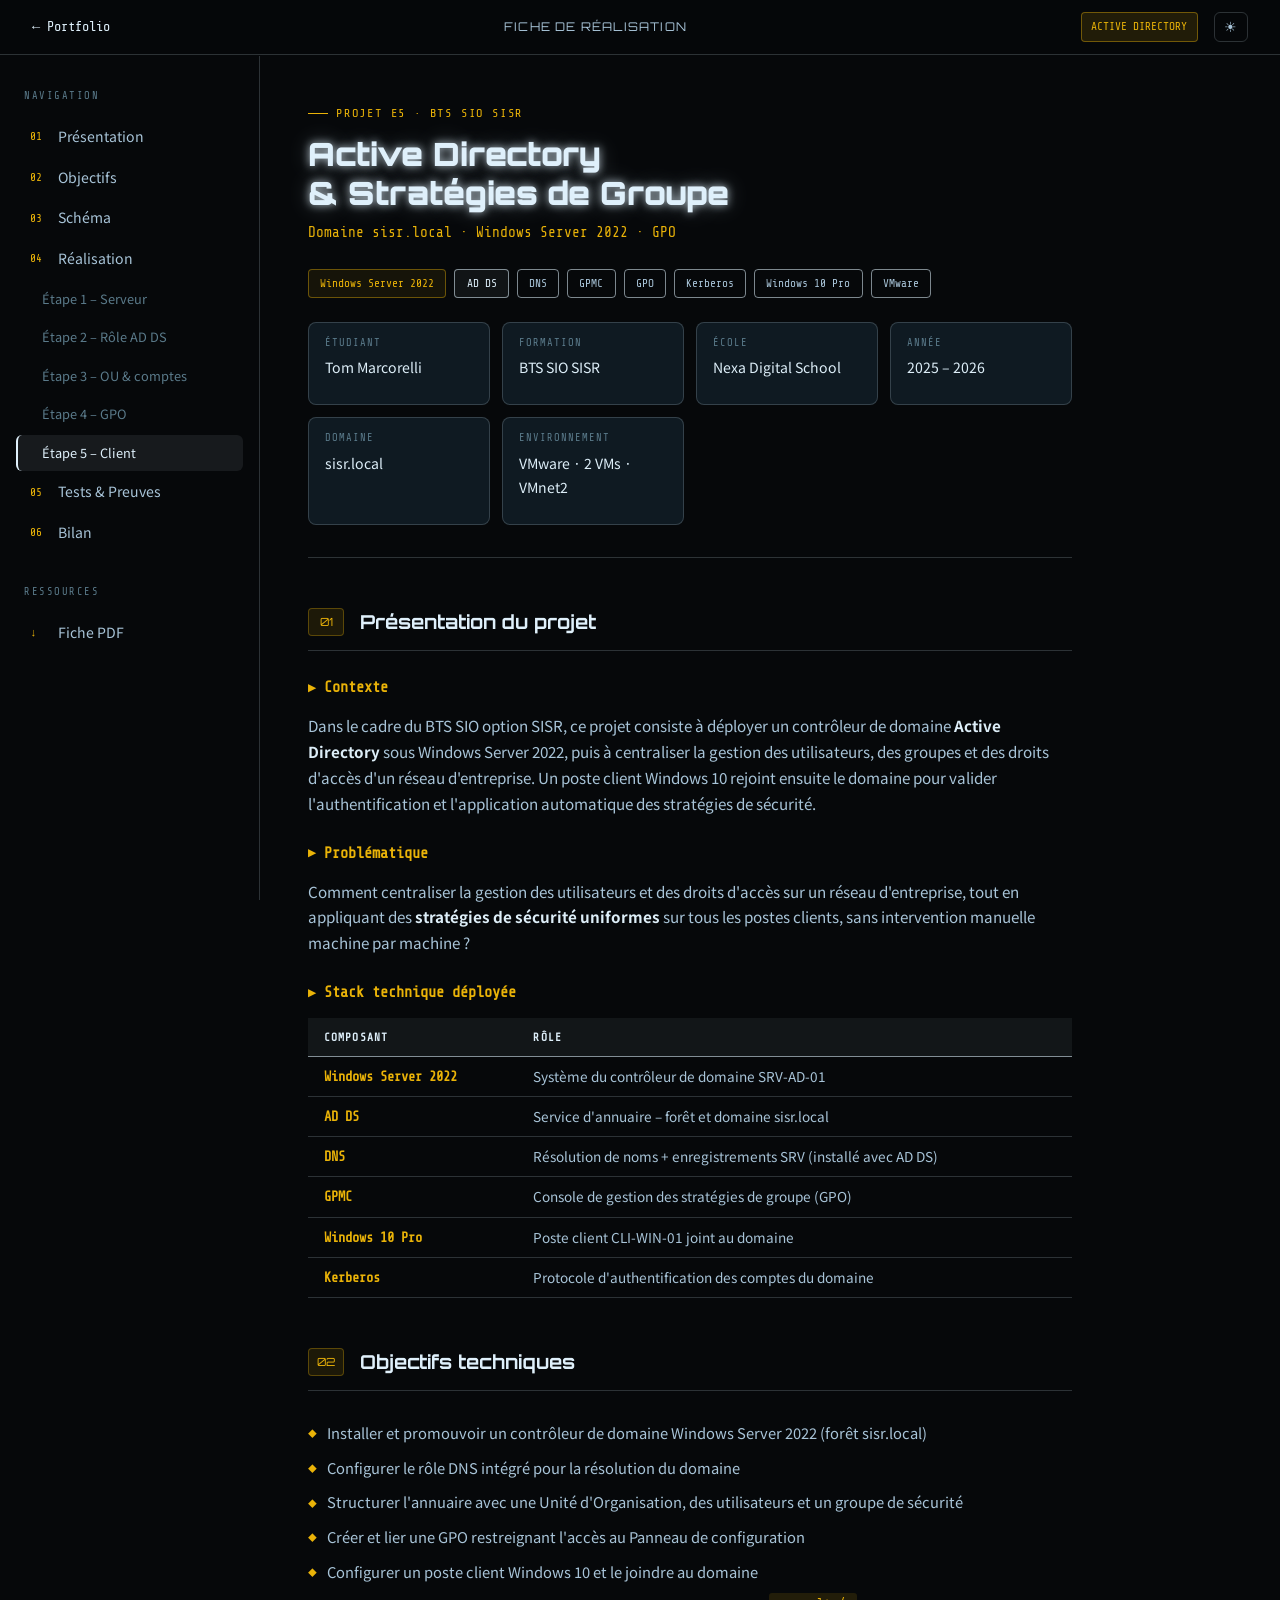
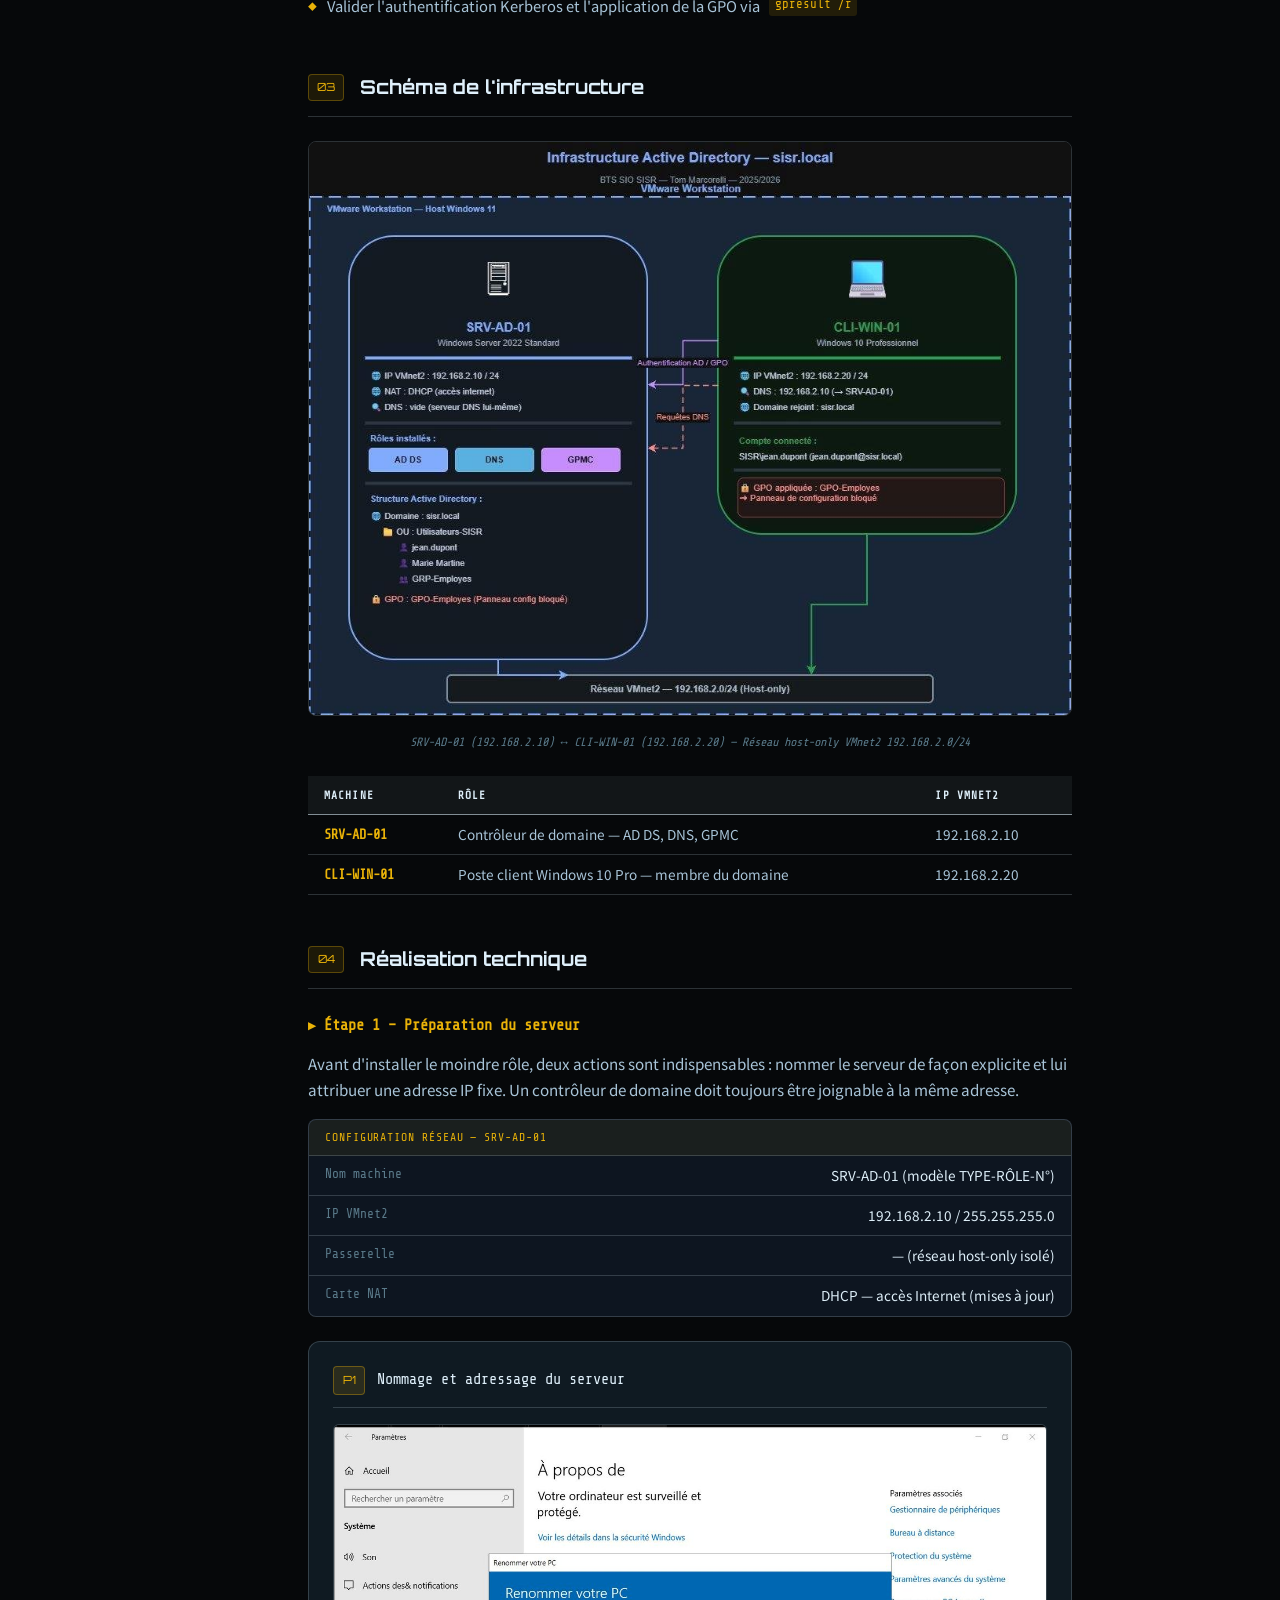
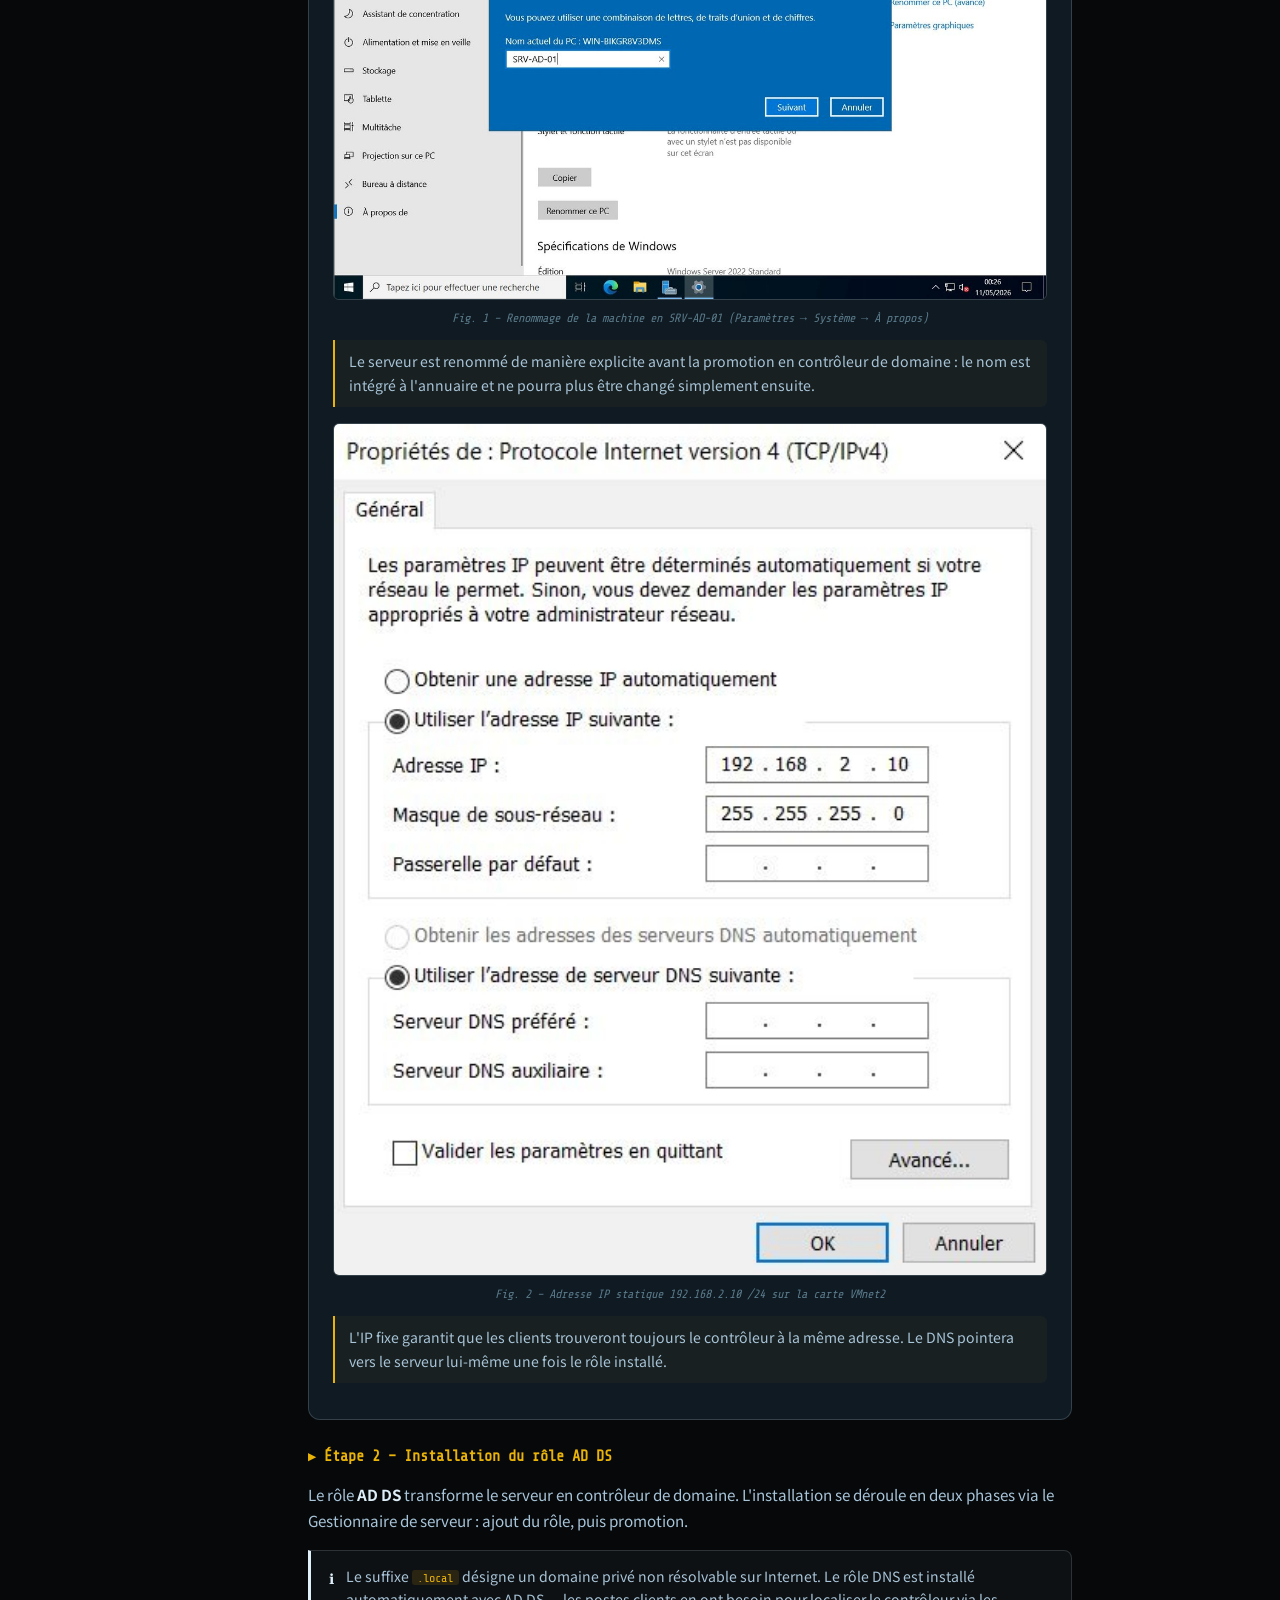
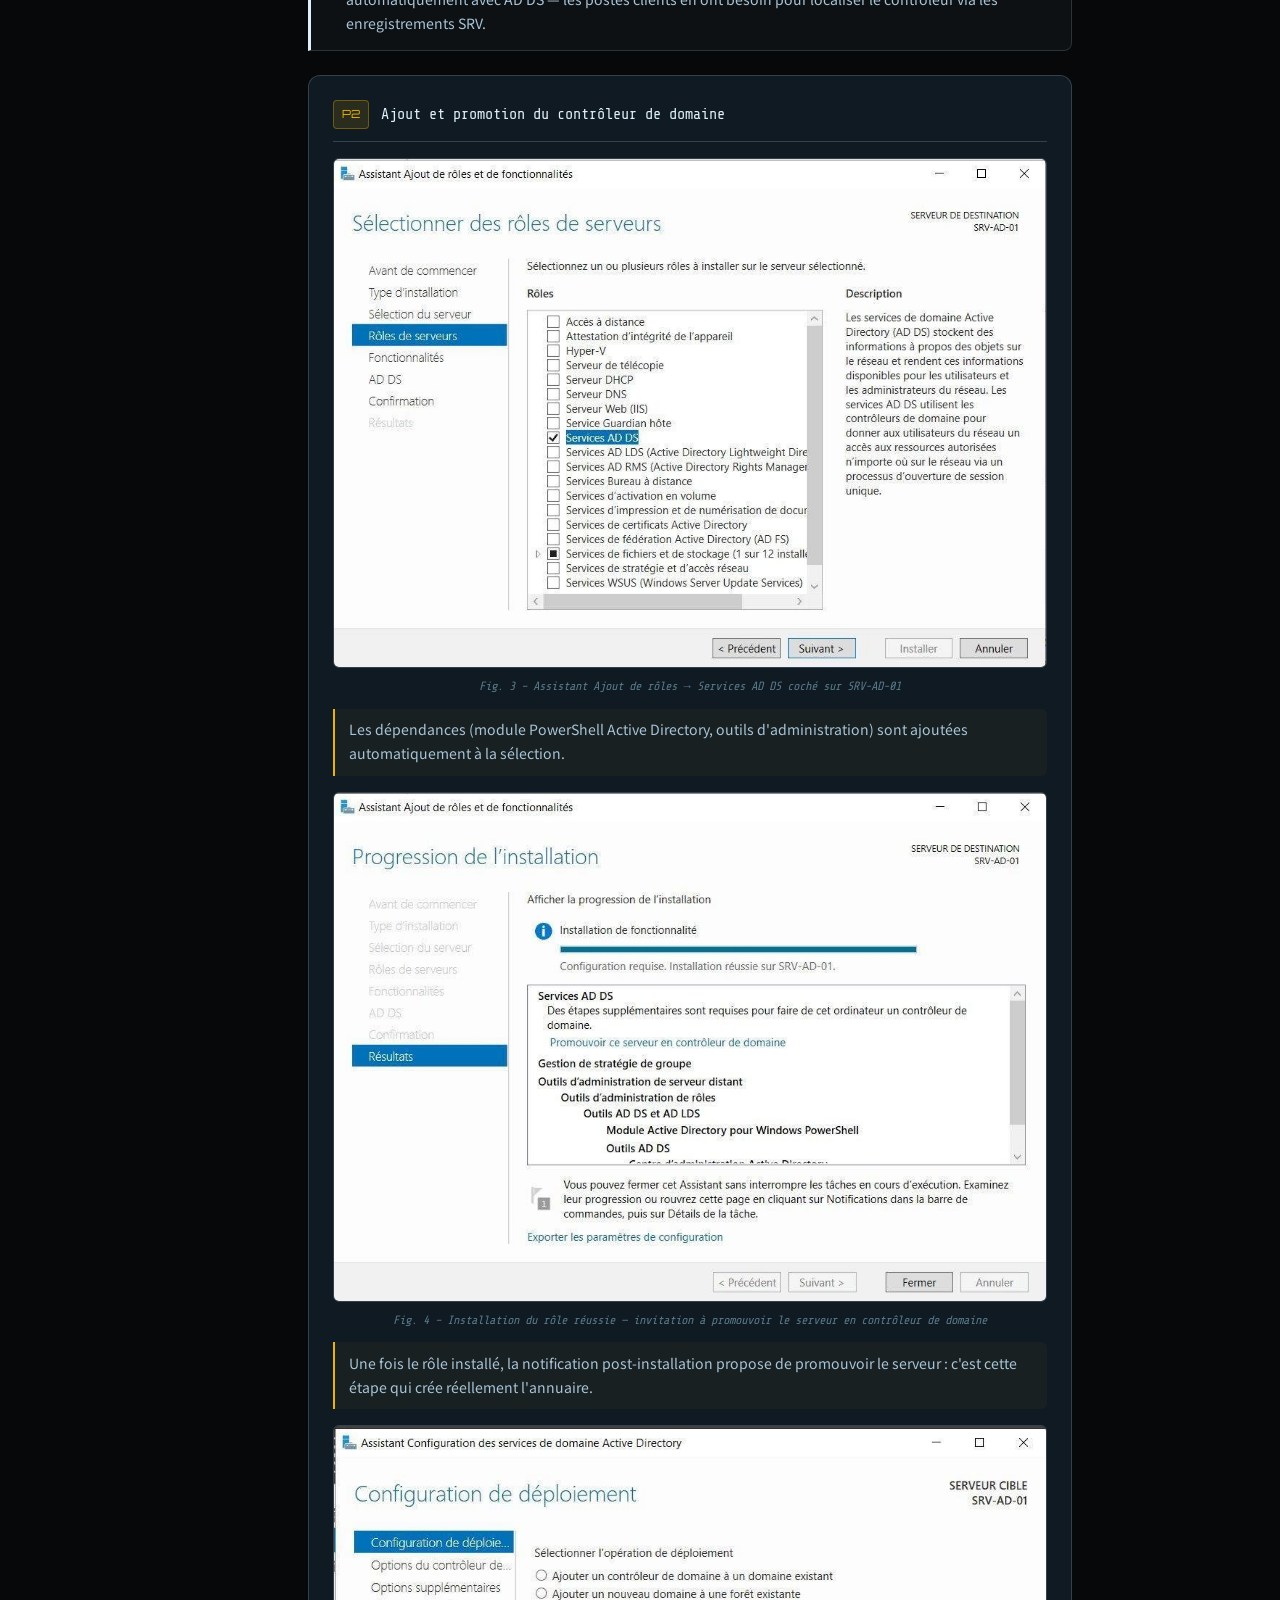
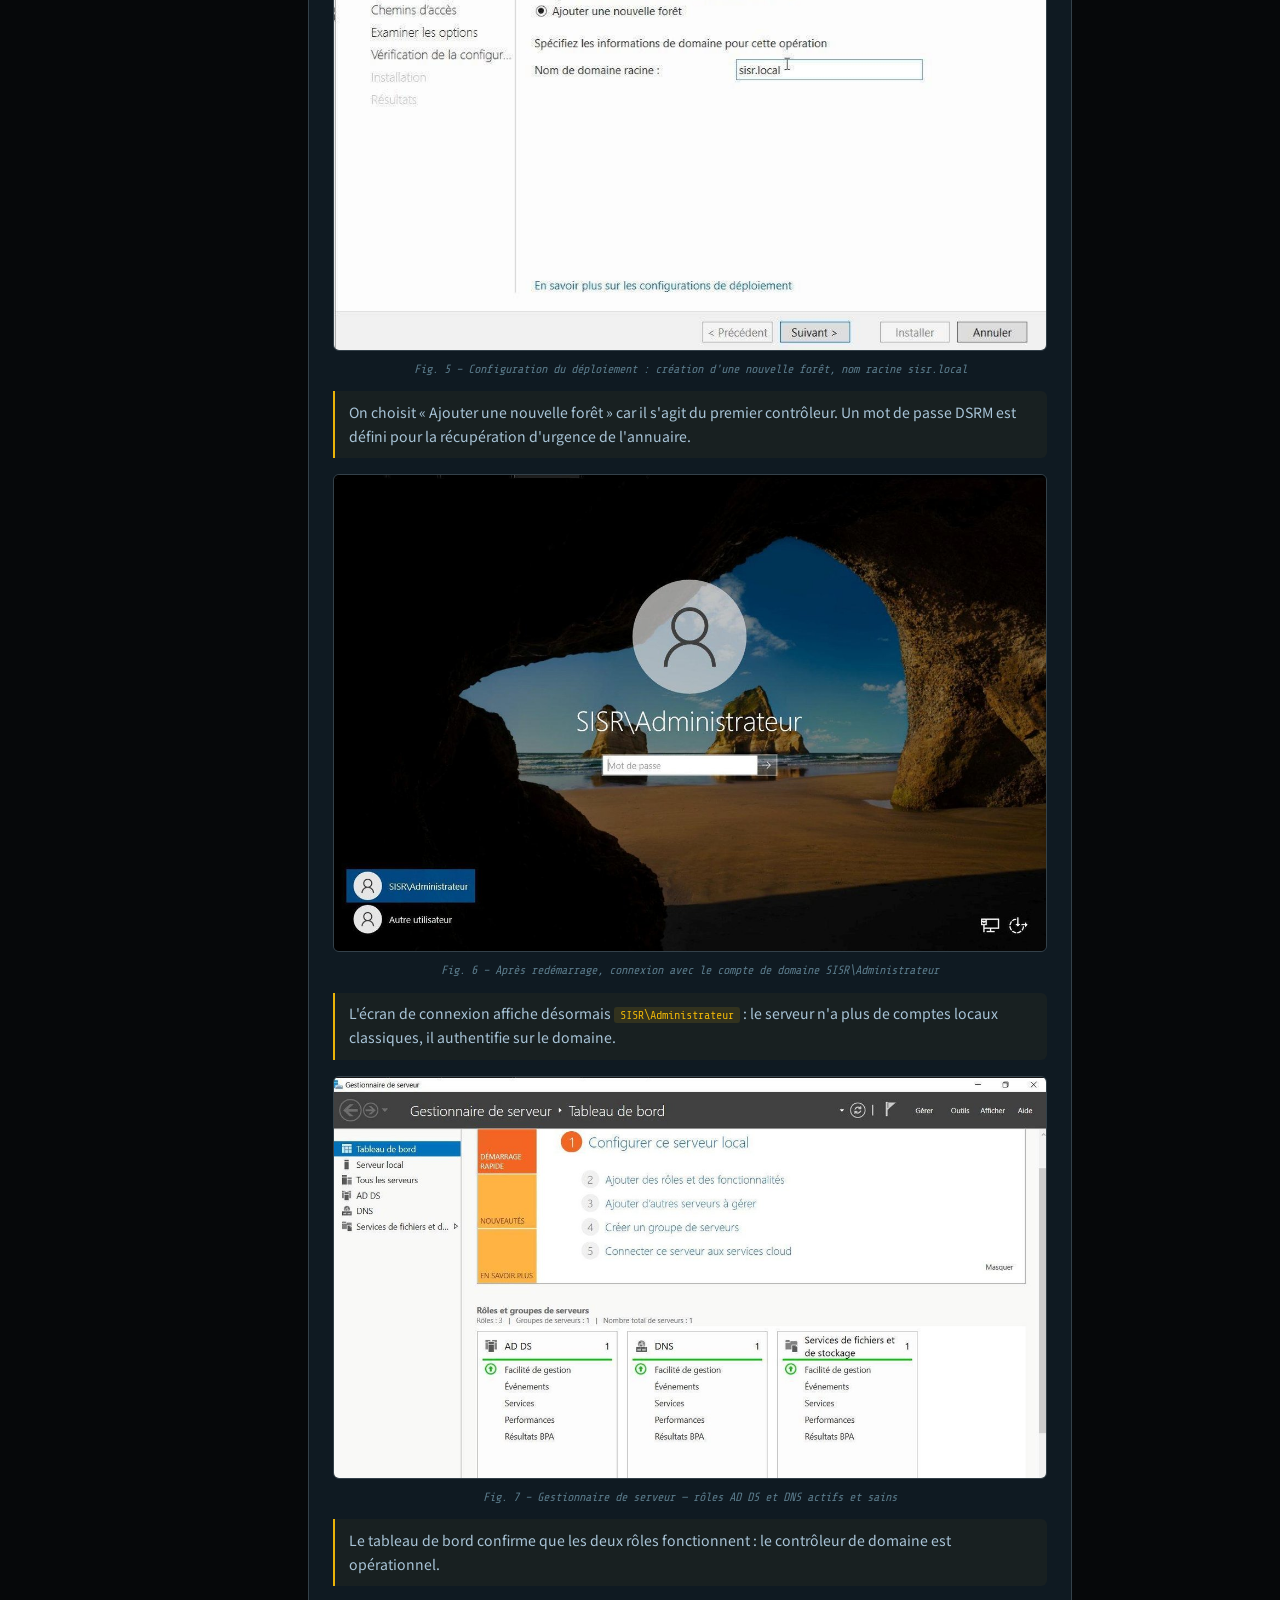
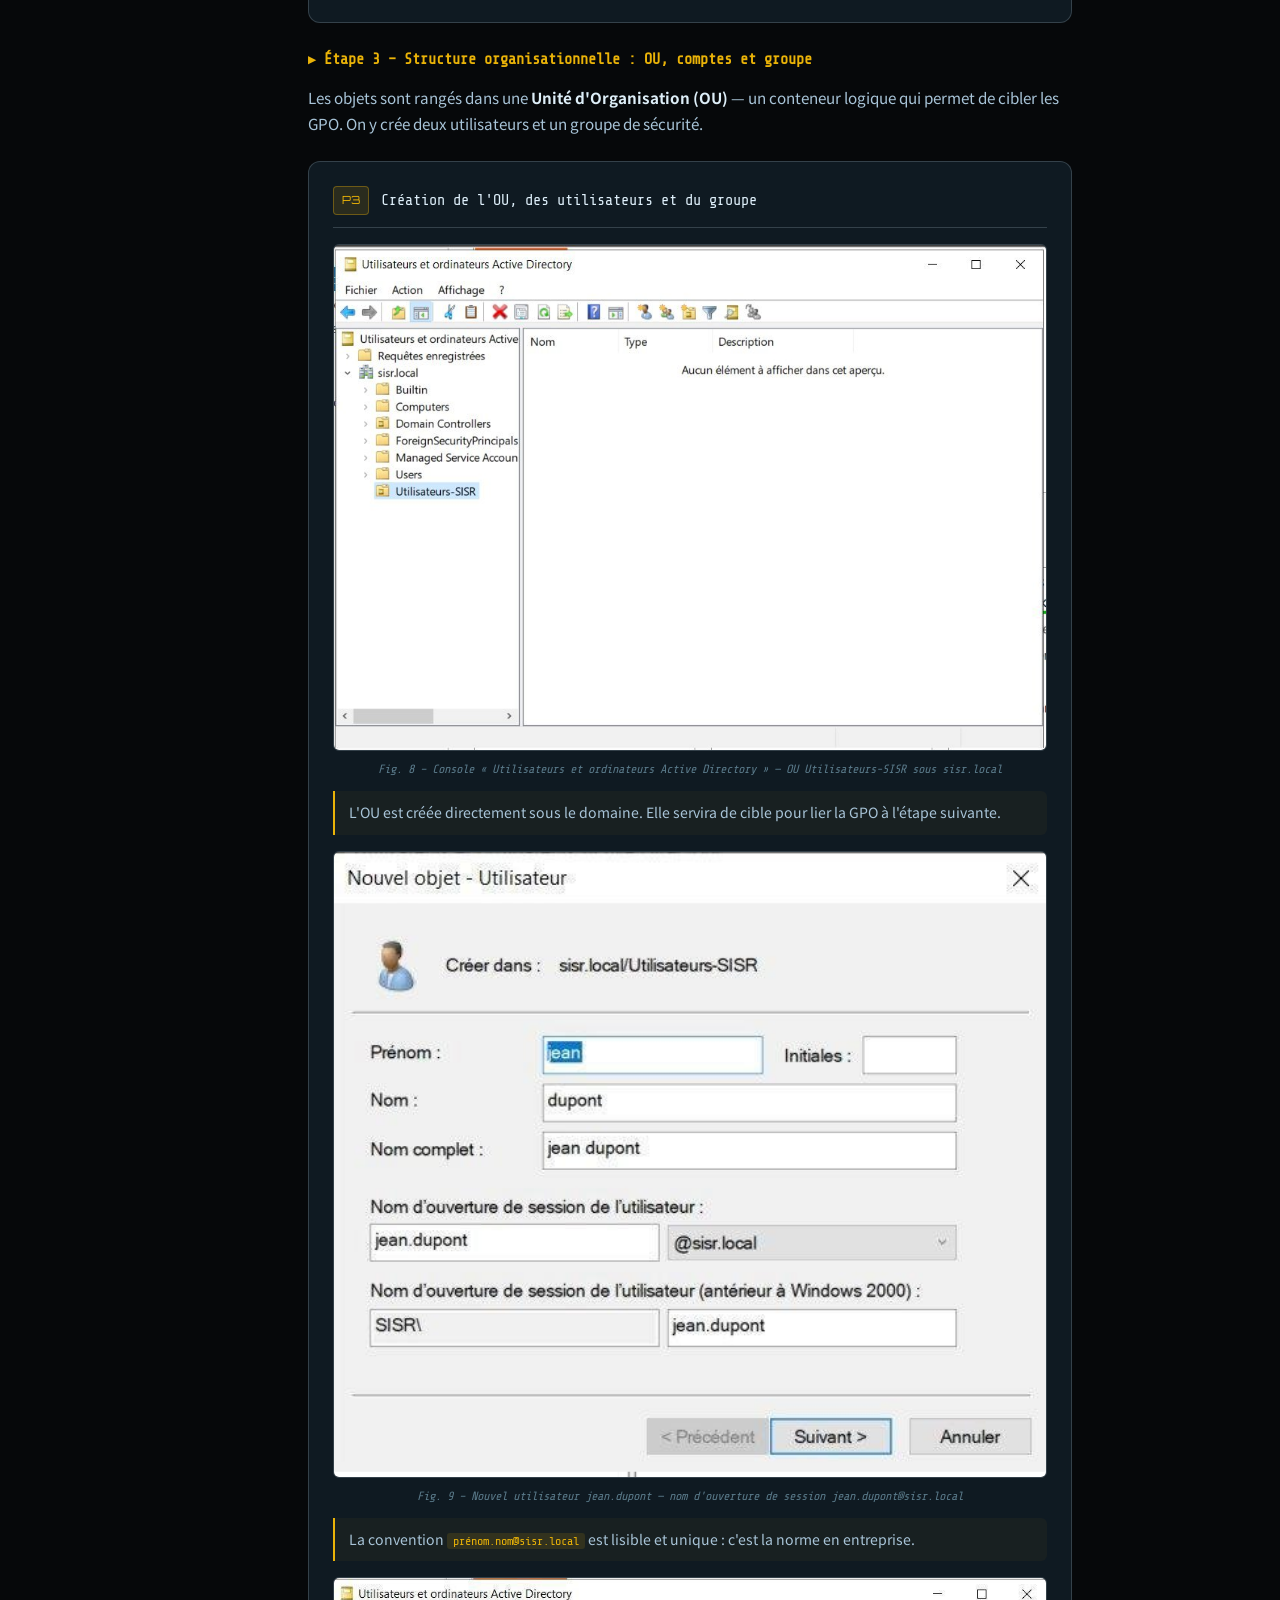
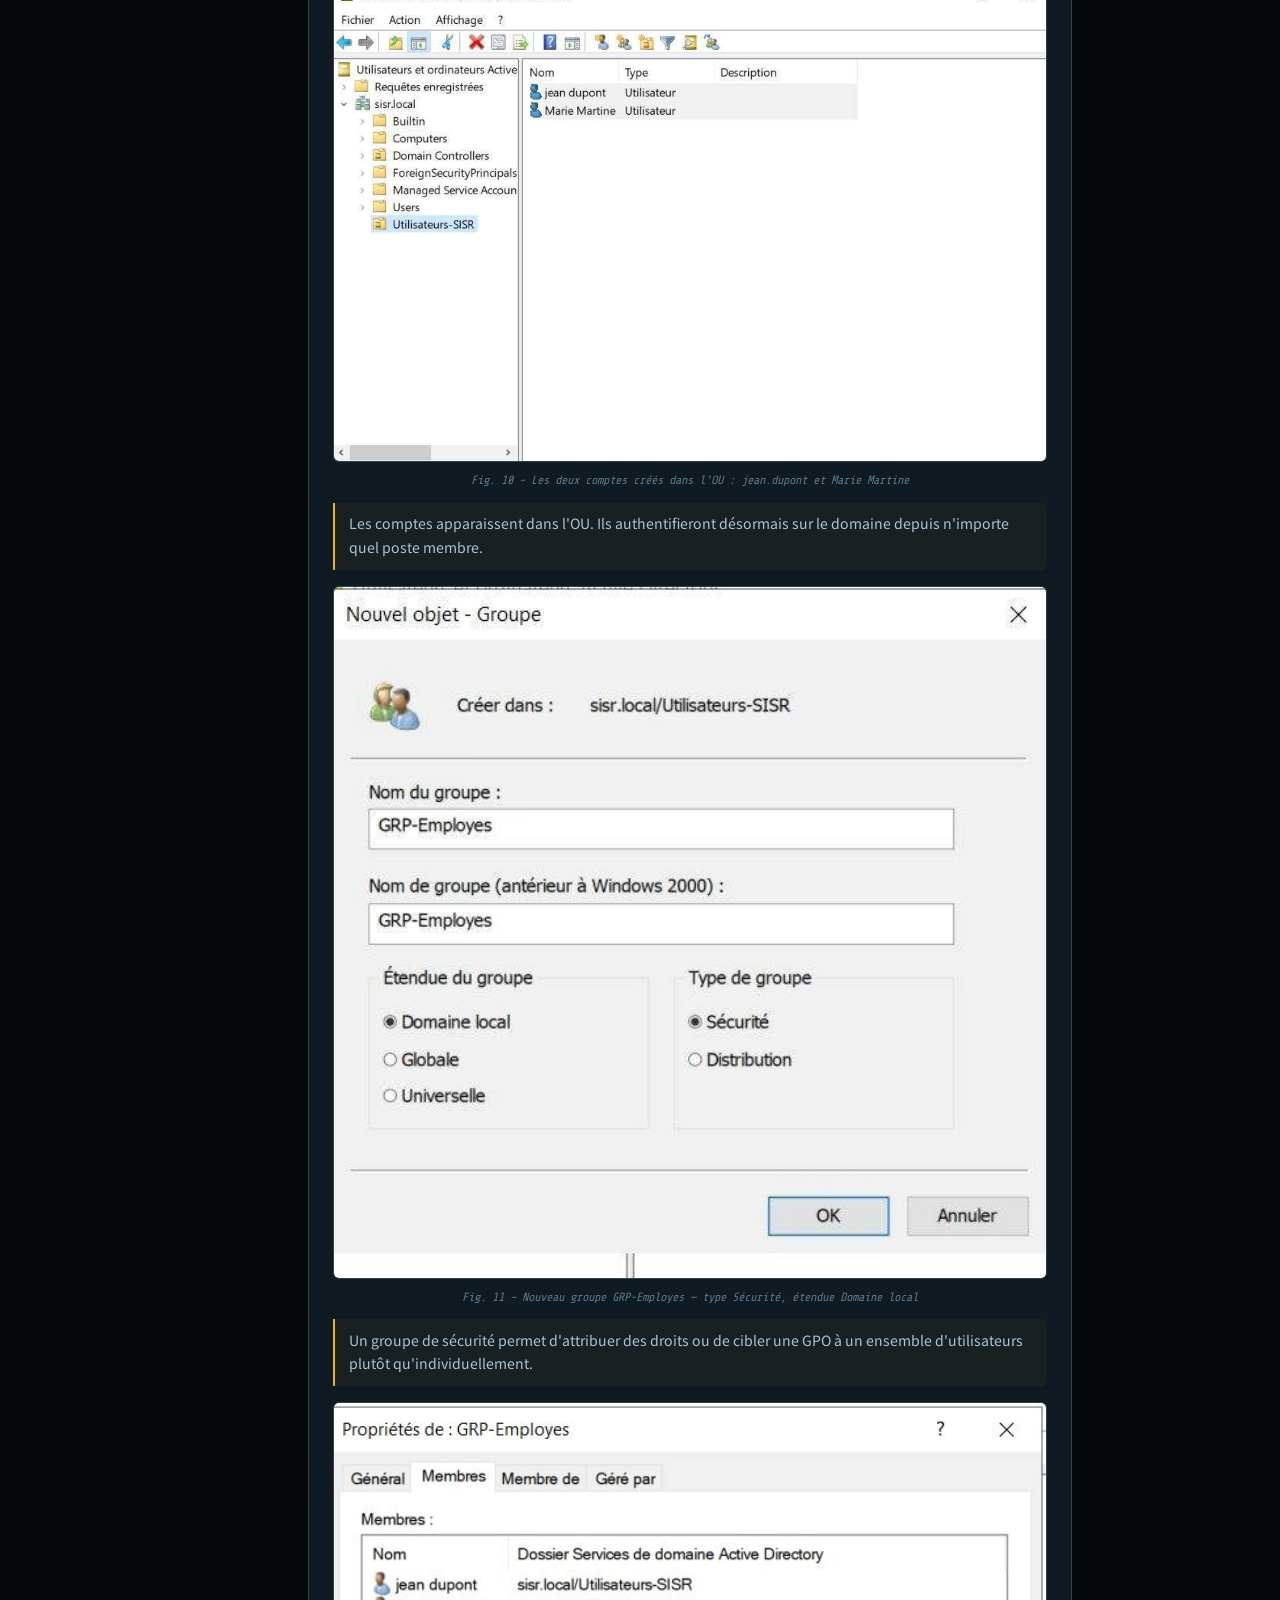
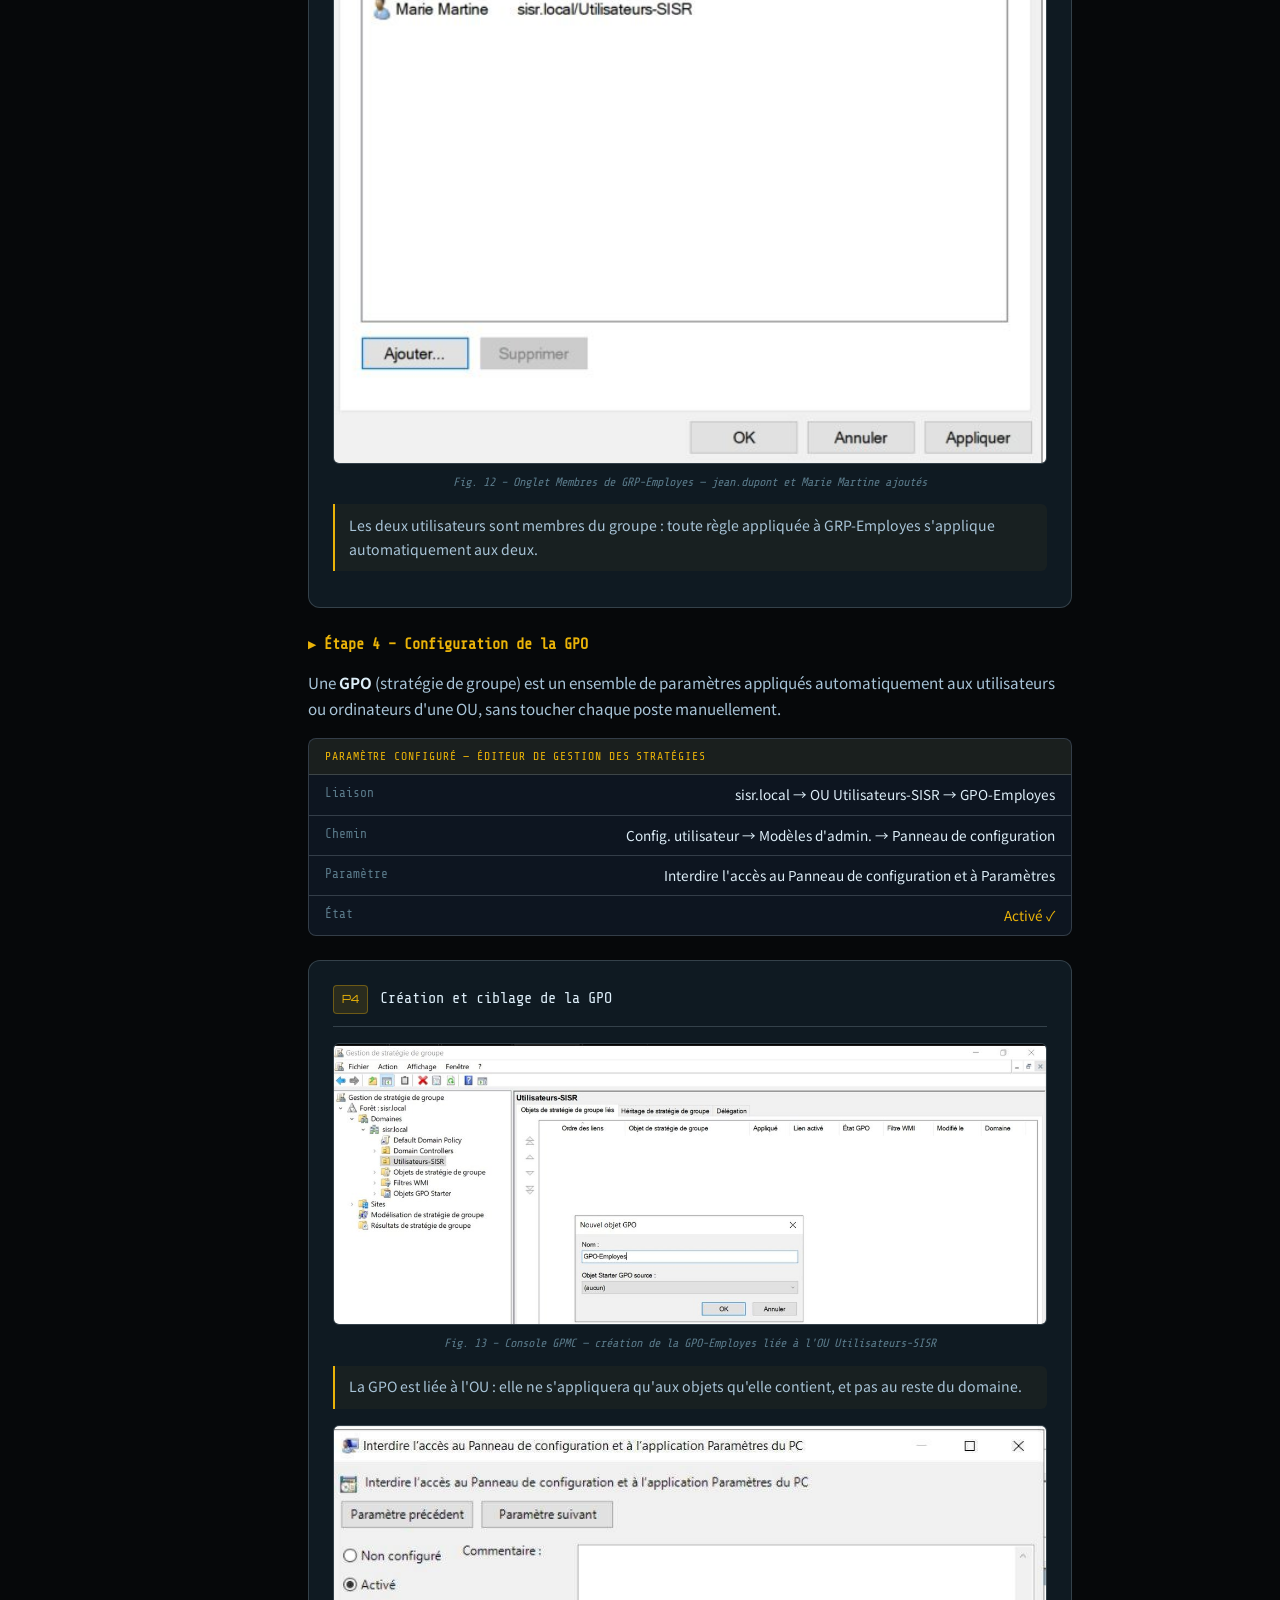
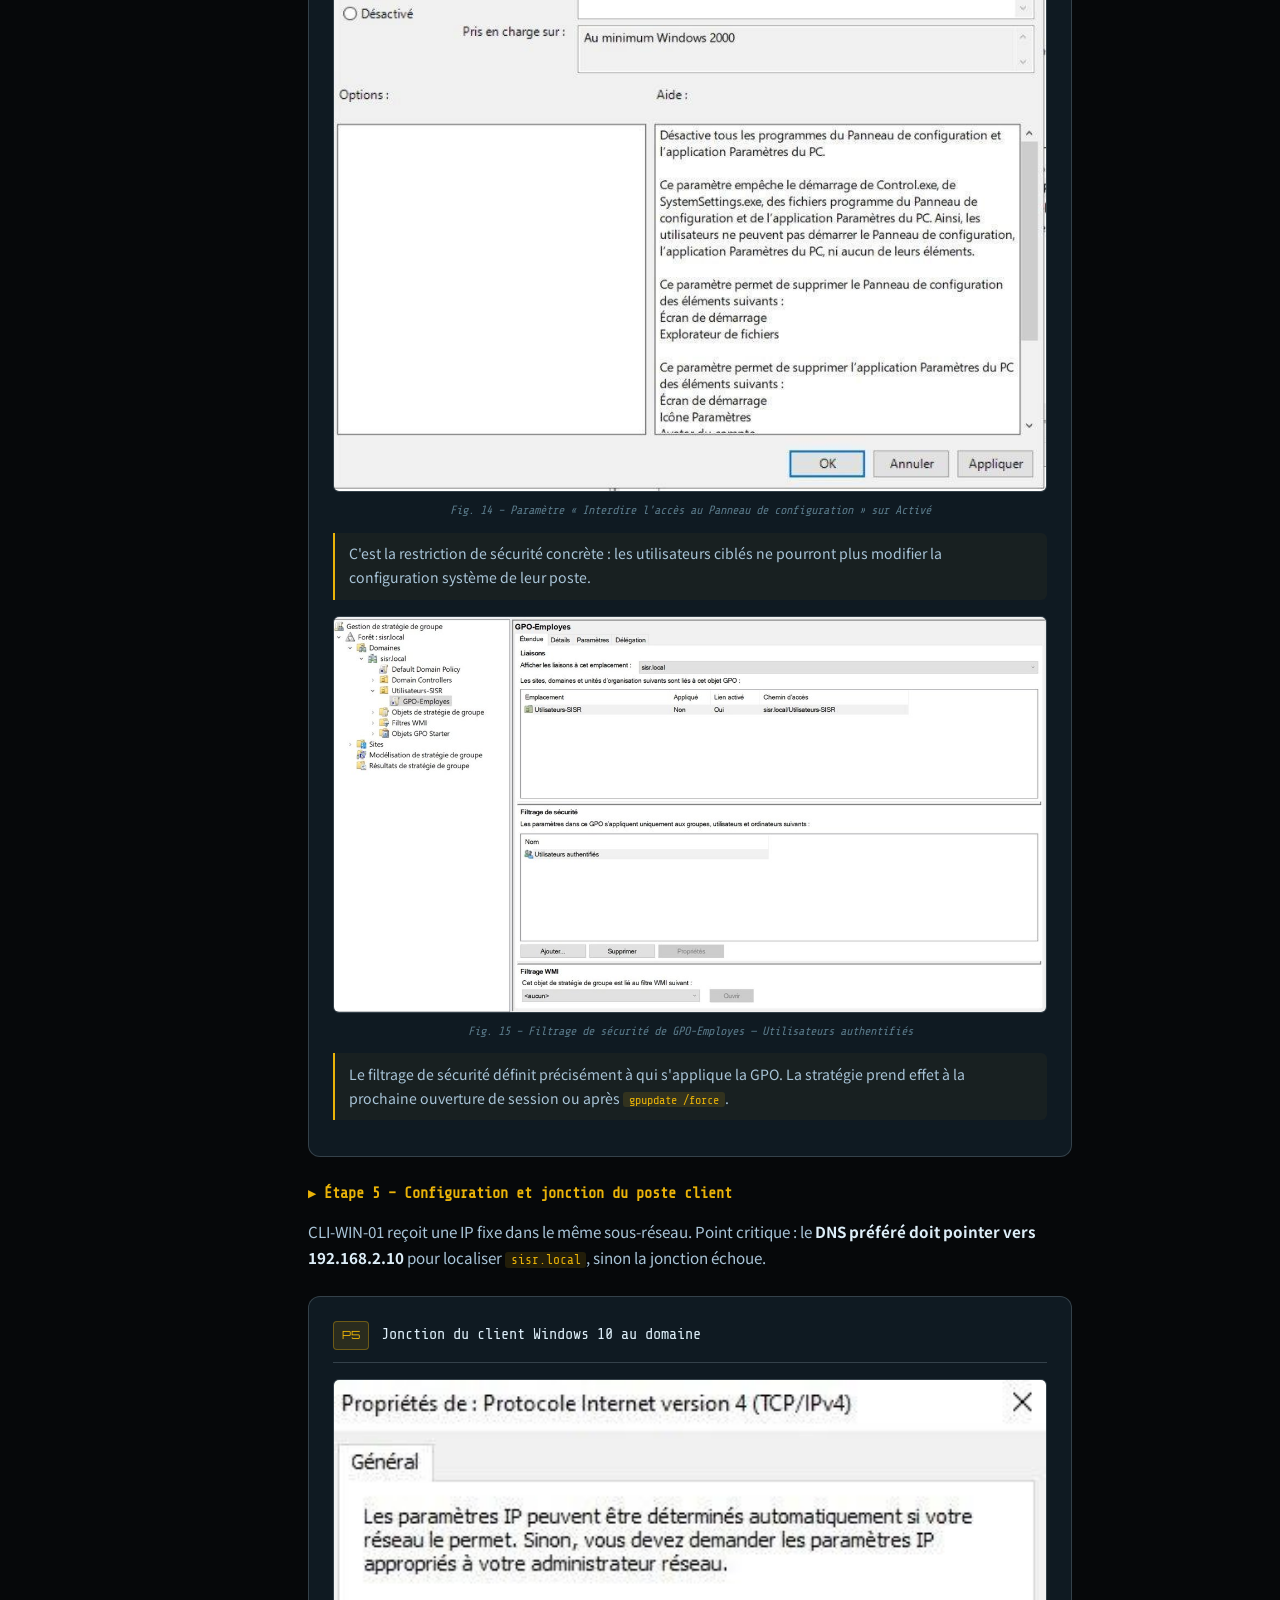
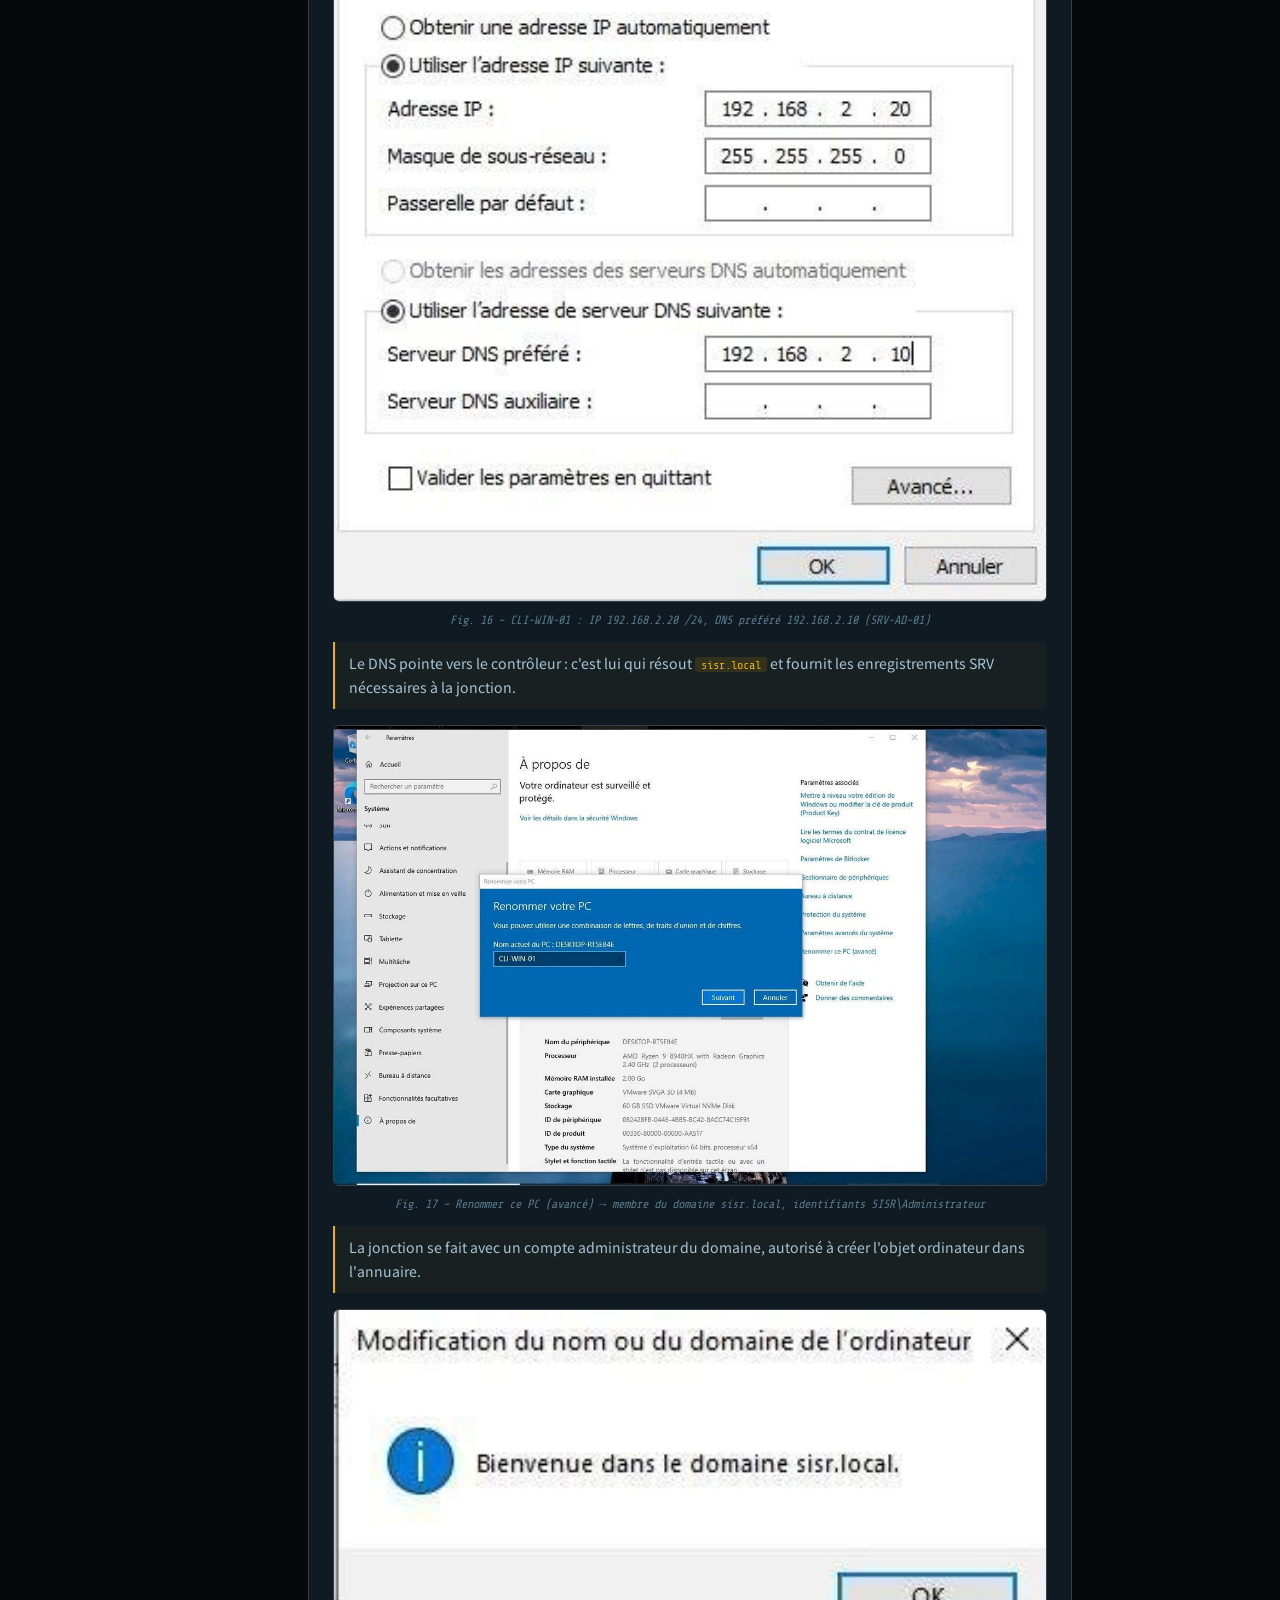
==== commit 7e7c30cf: "Add files via upload" ====
--- a/projets/ActiveDirectory.html
+++ b/projets/ActiveDirectory.html
@@ -3,1305 +3,881 @@
 <head>
   <meta charset="UTF-8" />
   <meta name="viewport" content="width=device-width, initial-scale=1.0" />
+  <!-- JS actif + anti-FOUC : applique le mode jour AVANT le rendu si activé dans le portfolio -->
+  <script>
+    document.documentElement.classList.add('js');
+    try { if (localStorage.getItem('dayMode') === 'true') document.documentElement.classList.add('mode-jour'); } catch (e) {}
+  </script>
   <title>Fiche de Réalisation — Active Directory | Tom Marcorelli</title>
+  <link rel="icon" type="image/svg+xml" href="data:image/svg+xml,<svg xmlns='http://www.w3.org/2000/svg' viewBox='0 0 64 64'><rect width='64' height='64' rx='8' fill='%2306080a'/><text x='50%25' y='54%25' dominant-baseline='middle' text-anchor='middle' font-family='monospace' font-weight='900' font-size='18' fill='%23eab308'>[AD]</text></svg>" />
   <link rel="preconnect" href="https://fonts.googleapis.com" />
   <link rel="preconnect" href="https://fonts.gstatic.com" crossorigin />
   <link href="https://fonts.googleapis.com/css2?family=Orbitron:wght@400;700;900&family=Noto+Sans+JP:wght@300;400;700&family=Share+Tech+Mono&display=swap" rel="stylesheet" />
   <style>
-    /* ================================================================
-       VARIABLES — reprise exacte du mode nuit du portfolio
-    ================================================================ */
     :root {
-      --color-bg-primary:    #06080a;
-      --color-bg-secondary:  #090c0f;
-      --color-bg-card:       #0f1a22;
-      --color-bg-card-hover: #152030;
-      --color-neon-cyan:     #dff0fb;
-      --color-neon-gold:     #eab308;
-      --color-text-primary:  #ddeef8;
-      --color-text-secondary:#a8c4d8;
-      --color-text-muted:    #5a7a8a;
-      --color-border:        rgba(223,240,251,0.20);
-      --color-border-strong: rgba(223,240,251,0.65);
-      --font-display: 'Orbitron', sans-serif;
-      --font-japanese:'Noto Sans JP', sans-serif;
-      --font-mono:    'Share Tech Mono', monospace;
-      --glow-cyan:    0 0 8px rgba(223,240,251,0.8), 0 0 24px rgba(223,240,251,0.30), 0 0 60px rgba(223,240,251,0.10);
-      --glow-gold:    0 0 8px rgba(234,179,8,0.8),   0 0 24px rgba(234,179,8,0.30),   0 0 60px rgba(234,179,8,0.10);
-      --glow-text:    0 0 14px rgba(223,240,251,0.85), 0 0 40px rgba(223,240,251,0.25);
-      --shadow-pixel: 4px 4px 0px rgba(223,240,251,0.50);
-      --shadow-pixel-hover: 6px 6px 0px rgba(234,179,8,0.70);
-      --radius-sm: 4px;
-      --radius-md: 8px;
-    }
-
-    /* ================================================================
-       RESET & BASE
-    ================================================================ */
+      --bg:        #06080a;
+      --bg-card:   #0f1a22;
+      --bg-card2:  #0d1520;
+      --cyan:      #dff0fb;
+      --gold:      #eab308;
+      --text:      #ddeef8;
+      --muted:     #a8c4d8;
+      --dim:       #5a7a8a;
+      --border:    rgba(223,240,251,0.18);
+      --border-s:  rgba(223,240,251,0.55);
+      --mono:      'Share Tech Mono', monospace;
+      --display:   'Orbitron', sans-serif;
+      --body:      'Noto Sans JP', sans-serif;
+      --glow-c:    0 0 8px rgba(223,240,251,0.8), 0 0 24px rgba(223,240,251,0.3);
+      --glow-g:    0 0 8px rgba(234,179,8,0.8), 0 0 24px rgba(234,179,8,0.3);
+    }
+    /* ── MODE JOUR — palette claire (rouge manga) alignée sur le portfolio ── */
+    html.mode-jour {
+      --bg:        #f5f0e8;
+      --bg-card:   #ffffff;
+      --bg-card2:  #faf6ef;
+      --cyan:      #1e293b;
+      --gold:      #dc1414;
+      --text:      #1e293b;
+      --muted:     #475569;
+      --dim:       #94a3b8;
+      --border:    rgba(30,41,59,0.15);
+      --border-s:  rgba(30,41,59,0.40);
+      --glow-c:    none;
+      --glow-g:    none;
+    }
     *, *::before, *::after { box-sizing: border-box; margin: 0; padding: 0; }
-    html { scroll-behavior: smooth; background-color: var(--color-bg-primary); }
+    html { scroll-behavior: smooth; }
     body {
-      font-family: var(--font-japanese);
+      background: var(--bg);
+      color: var(--text);
+      font-family: var(--body);
       font-size: 1rem;
-      line-height: 1.8;
-      color: var(--color-text-primary);
-      background-color: transparent;
-      overflow-x: hidden;
-    }
-    a { color: var(--color-neon-cyan); text-decoration: none; }
-    a:hover { color: #fff; }
-    ul { list-style: none; }
-
-    /* ================================================================
-       FOND ANIMÉ (grille néon)
-    ================================================================ */
-    .bg-grid {
-      position: fixed;
-      inset: 0;
-      z-index: -3;
-      background-image:
-        linear-gradient(rgba(223,240,251,0.035) 1px, transparent 1px),
-        linear-gradient(90deg, rgba(223,240,251,0.035) 1px, transparent 1px);
-      background-size: 50px 50px;
-      animation: grid-scroll 20s linear infinite;
-    }
-    @keyframes grid-scroll {
-      from { background-position: 0 0; }
-      to   { background-position: 0 50px; }
-    }
-
-    /* ================================================================
-       NAV (sticky, glassmorphism)
-    ================================================================ */
-    .site-header {
-      position: fixed;
-      top: 0; left: 0; right: 0;
-      height: 70px;
-      z-index: 1000;
-      background: rgba(5,8,16,0.75);
-      backdrop-filter: blur(16px);
-    }
-    .site-header::after {
-      content: '';
-      position: absolute;
-      bottom: 0; left: 8%; right: 8%;
-      height: 1px;
-      background: linear-gradient(90deg, transparent, rgba(223,240,251,0.40) 25%, rgba(234,179,8,0.30) 50%, rgba(223,240,251,0.40) 75%, transparent);
-    }
-    .nav-container {
-      display: flex;
-      align-items: center;
-      justify-content: space-between;
-      height: 100%;
-      max-width: 1200px;
-      margin: 0 auto;
-      padding: 0 1.5rem;
-    }
-    .nav-logo {
-      display: flex;
-      align-items: center;
-      gap: 4px;
-      font-family: var(--font-display);
-      font-weight: 700;
-      font-size: 1.125rem;
-      color: var(--color-text-primary);
-      text-decoration: none;
-      letter-spacing: 0.05em;
-    }
-    .nav-logo__bracket { color: #eab308; text-shadow: 0 0 10px rgba(234,179,8,0.65); }
-    .nav-logo__name    { color: #dff0fb; text-shadow: 0 0 8px rgba(223,240,251,0.40); letter-spacing: 0.08em; }
-    .nav-logo__kanji   { font-family: var(--font-japanese); font-size: 0.75rem; color: rgba(234,179,8,0.55); margin-left: 0.5rem; }
-
-    .nav-back {
-      font-family: var(--font-mono);
-      font-size: 0.75rem;
-      letter-spacing: 0.1em;
-      color: rgba(223,240,251,0.75);
-      border: 1.5px solid rgba(223,240,251,0.28);
-      padding: 6px 16px;
-      border-radius: var(--radius-sm);
-      box-shadow: 2px 2px 0 rgba(223,240,251,0.20);
-      transition: all 0.15s ease;
-    }
-    .nav-back:hover {
-      color: #eab308;
-      border-color: rgba(234,179,8,0.6);
-      box-shadow: 4px 4px 0 rgba(234,179,8,0.40);
-    }
-
-    /* ================================================================
-       LAYOUT COMMUN
-    ================================================================ */
-    .section-container {
-      max-width: 1200px;
-      margin: 0 auto;
-      padding: 0 1.5rem;
-    }
-    .section { padding: 5rem 0; }
-
-    /* EN-TÊTES DE SECTION — copie exacte du portfolio */
-    .section-header { margin-bottom: 3rem; text-align: center; }
-    .section-label {
-      font-family: var(--font-mono);
-      font-size: 0.875rem;
-      color: #eab308;
-      margin-bottom: 0.5rem;
-      letter-spacing: 0.1em;
-      text-shadow: 0 0 12px rgba(234,179,8,0.50);
-    }
-    .section-title {
-      font-family: var(--font-display);
-      font-size: 1.875rem;
-      font-weight: 900;
-      letter-spacing: 0.05em;
-      color: var(--color-text-primary);
-      display: inline-flex;
-      align-items: baseline;
-      gap: 1rem;
-      text-shadow: 0 0 20px rgba(221,238,248,0.50);
-    }
-    .section-title__kanji {
-      font-family: var(--font-japanese);
-      font-size: 1rem;
-      color: #dff0fb;
-      font-weight: 300;
-      opacity: 0.75;
-    }
-    .section-divider {
-      width: 80px;
-      height: 2px;
-      margin: 1rem auto 0;
-      background: linear-gradient(90deg, transparent, #eab308, transparent);
-      box-shadow: 0 0 10px rgba(234,179,8,0.50), 0 0 30px rgba(234,179,8,0.15);
-    }
-
-    /* ================================================================
-       HERO — adapté fiche de réalisation
-    ================================================================ */
-    .hero-section {
-      min-height: 100vh;
-      display: flex;
-      align-items: center;
-      justify-content: center;
-      padding-top: 70px;
-      position: relative;
-      overflow: hidden;
-      gap: 4rem;
-      flex-wrap: wrap;
-    }
-
-    /* kanjis flottants décoratifs */
-    .hero-kanji-deco { position: absolute; inset: 0; pointer-events: none; z-index: 0; }
-    .kanji-float {
-      position: absolute;
-      font-family: var(--font-japanese);
-      font-weight: 700;
-      color: rgba(223,240,251,0.04);
-      user-select: none;
-      animation: kanji-drift 14s ease-in-out infinite;
-    }
-    .kanji-float--1 { font-size: 180px; top: 5%;  left: 2%;  animation-delay: 0s; }
-    .kanji-float--2 { font-size: 120px; top: 60%; left: 75%; animation-delay: -4s; }
-    .kanji-float--3 { font-size: 220px; top: 20%; left: 55%; animation-delay: -8s; opacity: 0.6; }
-    .kanji-float--4 { font-size: 90px;  top: 75%; left: 10%; animation-delay: -3s; }
-    @keyframes kanji-drift {
-      0%, 100% { transform: translateY(0) rotate(-3deg); }
-      50%       { transform: translateY(-20px) rotate(3deg); }
-    }
-
-    .hero-content { position: relative; z-index: 1; max-width: 560px; }
-
-    .hero-badge {
-      display: inline-flex;
-      align-items: center;
-      gap: 0.5rem;
-      border: 1px solid rgba(234,179,8,0.45);
-      padding: 5px 14px;
-      border-radius: 2px;
-      margin-bottom: 1.5rem;
+      line-height: 1.7;
+      transition: background 0.3s, color 0.3s;
+    }
+
+    /* ── TOPBAR ── */
+    .topbar {
+      position: sticky; top: 0; z-index: 100;
+      background: color-mix(in srgb, var(--bg) 92%, transparent);
+      backdrop-filter: blur(12px);
+      border-bottom: 1px solid var(--border);
+      display: flex; align-items: center; justify-content: space-between;
+      padding: 0.75rem 2rem;
+    }
+    .topbar__back {
+      display: flex; align-items: center; gap: 0.5rem;
+      color: var(--cyan); text-decoration: none;
+      font-family: var(--mono); font-size: 0.85rem;
+      transition: color 0.2s, text-shadow 0.2s;
+    }
+    .topbar__back:hover { color: var(--gold); text-shadow: var(--glow-g); }
+    .topbar__title {
+      font-family: var(--display); font-size: 0.75rem;
+      color: var(--muted); letter-spacing: 0.1em;
+    }
+    .topbar__right { display: flex; align-items: center; gap: 1rem; }
+    .topbar__badge {
+      background: rgba(234,179,8,0.12);
+      border: 1px solid rgba(234,179,8,0.4);
+      color: var(--gold); font-family: var(--mono);
+      font-size: 0.7rem; padding: 0.25rem 0.6rem; border-radius: 4px;
+    }
+    html.mode-jour .topbar__badge { background: rgba(220,20,20,0.08); border-color: rgba(220,20,20,0.4); }
+    /* Toggle jour/nuit */
+    .mode-toggle {
+      background: none; border: 1px solid var(--border);
+      color: var(--muted); border-radius: 6px;
+      width: 34px; height: 30px; cursor: none;
+      font-size: 0.9rem; line-height: 1;
+      display: flex; align-items: center; justify-content: center;
+      transition: border-color 0.2s, color 0.2s;
+    }
+    .mode-toggle:hover { border-color: var(--gold); color: var(--gold); }
+
+    /* ── LAYOUT ── */
+    .wrapper {
+      display: grid;
+      grid-template-columns: 260px 1fr;
+      max-width: 1300px; margin: 0 auto;
+      min-height: calc(100vh - 56px);
+    }
+
+    /* ── SIDEBAR NAV ── */
+    .sidebar {
+      position: sticky; top: 56px;
+      height: calc(100vh - 56px);
+      overflow-y: auto;
+      border-right: 1px solid var(--border);
+      padding: 2rem 1rem;
+    }
+    .sidebar::-webkit-scrollbar { width: 4px; }
+    .sidebar::-webkit-scrollbar-track { background: transparent; }
+    .sidebar::-webkit-scrollbar-thumb { background: var(--border); border-radius: 2px; }
+
+    .nav-section { margin-bottom: 2rem; }
+    .nav-section__title {
+      font-family: var(--mono); font-size: 0.65rem;
+      color: var(--dim); letter-spacing: 0.15em;
+      text-transform: uppercase; margin-bottom: 0.75rem;
+      padding-left: 0.5rem;
+    }
+    .nav-link {
+      display: flex; align-items: center; gap: 0.5rem;
+      padding: 0.45rem 0.75rem; border-radius: 6px;
+      color: var(--muted); text-decoration: none;
+      font-size: 0.88rem; font-family: var(--body);
+      transition: all 0.2s; border-left: 2px solid transparent;
+      margin-bottom: 0.15rem;
+    }
+    .nav-link:hover, .nav-link.active {
+      color: var(--cyan); background: color-mix(in srgb, var(--cyan) 8%, transparent);
+      border-left-color: var(--cyan);
+    }
+    .nav-link--sub {
+      font-size: 0.8rem; padding-left: 1.5rem;
+      color: var(--dim);
+    }
+    .nav-link--sub:hover { color: var(--muted); }
+    .nav-link__num {
+      font-family: var(--mono); font-size: 0.7rem;
+      color: var(--gold); min-width: 20px;
+    }
+
+    /* ── CONTENT ── */
+    .content {
+      padding: 3rem 3rem 6rem;
+      max-width: 860px;
+    }
+
+    /* ── HERO ── */
+    .hero {
+      margin-bottom: 3rem;
+      padding-bottom: 2rem;
+      border-bottom: 1px solid var(--border);
+    }
+    .hero__label {
+      font-family: var(--mono); font-size: 0.75rem;
+      color: var(--gold); letter-spacing: 0.15em;
+      margin-bottom: 0.75rem; display: flex; align-items: center; gap: 0.5rem;
+    }
+    .hero__label::before { content: ''; display: inline-block; width: 20px; height: 1px; background: var(--gold); }
+    .hero__title {
+      font-family: var(--display); font-size: 2rem;
+      color: var(--cyan); font-weight: 900;
+      text-shadow: var(--glow-c);
+      line-height: 1.2; margin-bottom: 0.5rem;
+    }
+    .hero__subtitle {
+      font-family: var(--mono); font-size: 0.9rem;
+      color: var(--gold); margin-bottom: 1.5rem;
+    }
+    .hero__tags { display: flex; flex-wrap: wrap; gap: 0.5rem; margin-bottom: 1.5rem; }
+    .tag {
+      padding: 0.25rem 0.7rem; border-radius: 4px;
+      font-family: var(--mono); font-size: 0.7rem;
+      border: 1px solid var(--border-s);
+      color: var(--muted);
+    }
+    .tag--gold { border-color: rgba(234,179,8,0.4); color: var(--gold); background: rgba(234,179,8,0.07); }
+    html.mode-jour .tag--gold { border-color: rgba(220,20,20,0.4); background: rgba(220,20,20,0.06); }
+    .tag--cyan { border-color: var(--border-s); color: var(--cyan); background: color-mix(in srgb, var(--cyan) 5%, transparent); }
+
+    .hero__meta {
+      display: grid; grid-template-columns: repeat(auto-fill, minmax(180px, 1fr));
+      gap: 0.75rem;
+    }
+    .meta-item {
+      background: var(--bg-card);
+      border: 1px solid var(--border);
+      border-radius: 8px; padding: 0.75rem 1rem;
+    }
+    .meta-item__label {
+      font-family: var(--mono); font-size: 0.65rem;
+      color: var(--dim); letter-spacing: 0.1em;
+      text-transform: uppercase; margin-bottom: 0.25rem;
+    }
+    .meta-item__value { color: var(--text); font-size: 0.88rem; }
+
+    /* ── SECTIONS ── */
+    .section { margin-bottom: 3rem; }
+    .section__header {
+      display: flex; align-items: center; gap: 1rem;
+      margin-bottom: 1.5rem; padding-bottom: 0.75rem;
+      border-bottom: 1px solid var(--border);
+    }
+    .section__num {
+      font-family: var(--display); font-size: 0.7rem;
+      color: var(--gold); background: rgba(234,179,8,0.1);
+      border: 1px solid rgba(234,179,8,0.3);
+      padding: 0.2rem 0.5rem; border-radius: 4px;
+      min-width: 36px; text-align: center;
+    }
+    html.mode-jour .section__num { background: rgba(220,20,20,0.08); border-color: rgba(220,20,20,0.3); }
+    .section__title {
+      font-family: var(--display); font-size: 1.2rem;
+      color: var(--cyan); font-weight: 700;
+    }
+    h3 {
+      font-family: var(--mono); font-size: 0.95rem;
+      color: var(--gold); margin: 1.5rem 0 0.75rem;
+      display: flex; align-items: center; gap: 0.5rem;
+    }
+    h3::before { content: '▶'; font-size: 0.6rem; color: var(--gold); }
+    p { color: var(--muted); margin-bottom: 0.75rem; font-size: 0.95rem; }
+    code {
+      font-family: var(--mono); font-size: 0.85em;
+      background: color-mix(in srgb, var(--gold) 12%, transparent);
+      color: var(--gold); padding: 0.05rem 0.35rem; border-radius: 3px;
+    }
+    strong { color: var(--text); }
+    em { color: var(--muted); font-style: italic; }
+
+    /* ── STACK / SPEC TABLE ── */
+    .stack-table {
+      width: 100%; border-collapse: collapse;
+      font-size: 0.85rem; margin-bottom: 1rem;
+    }
+    .stack-table th {
+      background: color-mix(in srgb, var(--cyan) 6%, transparent);
+      color: var(--cyan); font-family: var(--mono);
+      font-size: 0.7rem; letter-spacing: 0.1em;
+      padding: 0.6rem 1rem; text-align: left;
+      border-bottom: 1px solid var(--border-s);
+      text-transform: uppercase;
+    }
+    .stack-table td {
+      padding: 0.5rem 1rem; border-bottom: 1px solid var(--border);
+      color: var(--muted); vertical-align: middle;
+    }
+    .stack-table tr:hover td { background: color-mix(in srgb, var(--cyan) 3%, transparent); }
+    .stack-table td:first-child { color: var(--gold); font-family: var(--mono); font-weight: 700; }
+
+    /* ── INFO BOX ── */
+    .info-box {
+      background: color-mix(in srgb, var(--cyan) 4%, transparent);
+      border: 1px solid color-mix(in srgb, var(--cyan) 15%, transparent);
+      border-left: 3px solid var(--cyan);
+      border-radius: 0 8px 8px 0;
+      padding: 0.85rem 1.1rem; margin: 1rem 0;
+      font-size: 0.88rem; color: var(--muted);
+      display: flex; gap: 0.75rem; align-items: flex-start;
+    }
+    .info-box__icon { color: var(--cyan); flex-shrink: 0; margin-top: 0.15rem; }
+    .info-box--gold {
       background: rgba(234,179,8,0.06);
-    }
-    .hero-badge__dot {
-      width: 7px; height: 7px;
-      border-radius: 50%;
-      background: #eab308;
-      box-shadow: 0 0 8px rgba(234,179,8,0.8);
-      animation: blink 2s ease-in-out infinite;
-    }
-    @keyframes blink { 0%,100%{ opacity:1; } 50%{ opacity:0.3; } }
-    .hero-badge__text {
-      font-family: var(--font-mono);
-      font-size: 0.75rem;
-      color: rgba(234,179,8,0.9);
-      letter-spacing: 0.08em;
-    }
-
-    .hero-title {
-      font-family: var(--font-display);
-      font-size: clamp(2rem, 5vw, 3.2rem);
-      font-weight: 900;
-      line-height: 1.1;
-      letter-spacing: 0.04em;
-      margin-bottom: 1rem;
-    }
-    /* Glitch effect */
-    .glitch-text {
-      position: relative;
-      color: var(--color-neon-cyan);
-      text-shadow: var(--glow-text);
-      display: inline-block;
-    }
-    .glitch-text::before,
-    .glitch-text::after {
-      content: attr(data-text);
-      position: absolute;
-      top: 0; left: 0;
-      width: 100%;
-      overflow: hidden;
-    }
-    .glitch-text::before {
-      color: #eab308;
-      animation: glitch-1 3.5s infinite linear;
-      clip-path: polygon(0 0, 100% 0, 100% 35%, 0 35%);
-    }
-    .glitch-text::after {
-      color: rgba(223,240,251,0.6);
-      animation: glitch-2 4.2s infinite linear;
-      clip-path: polygon(0 65%, 100% 65%, 100% 100%, 0 100%);
-    }
-    @keyframes glitch-1 {
-      0%,93%{ transform:none; opacity:0; }
-      94%{ transform:translate(-2px,1px) skewX(-3deg); opacity:0.7; }
-      96%{ transform:translate(2px,-1px); opacity:0.4; }
-      98%{ transform:none; opacity:0; }
-    }
-    @keyframes glitch-2 {
-      0%,88%{ transform:none; opacity:0; }
-      89%{ transform:translate(3px,-2px); opacity:0.6; }
-      91%{ transform:translate(-2px,1px) skewX(4deg); opacity:0.3; }
-      93%{ transform:none; opacity:0; }
-    }
-    .glitch-text--accent {
-      color: #eab308;
-      text-shadow: var(--glow-gold);
-    }
-
-    .hero-subtitle {
-      font-family: var(--font-mono);
-      font-size: 0.875rem;
-      color: var(--color-text-secondary);
-      margin-bottom: 0.5rem;
-      letter-spacing: 0.06em;
-    }
-    .hero-description {
-      color: var(--color-text-secondary);
-      font-size: 0.95rem;
-      margin-bottom: 2rem;
-      line-height: 1.7;
-    }
-
-    /* ================================================================
-       TERMINAL HERO
-    ================================================================ */
-    .hero-terminal {
-      position: relative;
-      z-index: 1;
-      background: rgba(6,8,15,0.90);
-      border: 1px solid rgba(223,240,251,0.20);
-      border-radius: var(--radius-md);
-      width: 100%;
-      max-width: 480px;
-      box-shadow: 0 0 40px rgba(223,240,251,0.05), inset 0 1px 0 rgba(223,240,251,0.08);
-    }
-    .terminal-header {
-      display: flex;
-      align-items: center;
-      gap: 0.5rem;
-      padding: 10px 16px;
-      border-bottom: 1px solid rgba(223,240,251,0.12);
-      background: rgba(223,240,251,0.04);
-    }
-    .terminal-dot { width: 10px; height: 10px; border-radius: 50%; }
-    .terminal-dot--red    { background: #ff5f57; }
-    .terminal-dot--yellow { background: #febc2e; }
-    .terminal-dot--green  { background: #28c840; }
-    .terminal-title {
-      font-family: var(--font-mono);
-      font-size: 0.75rem;
-      color: var(--color-text-muted);
-      margin-left: 0.5rem;
-    }
-    .terminal-body {
-      padding: 16px;
-      font-family: var(--font-mono);
-      font-size: 0.82rem;
-      line-height: 1.9;
-      color: var(--color-text-secondary);
-      min-height: 220px;
-    }
-    .t-prompt { color: #eab308; }
-    .t-cmd    { color: #dff0fb; }
-    .t-ok     { color: #28c840; }
-    .t-info   { color: var(--color-text-muted); }
-    .t-val    { color: #eab308; }
-    .t-cursor {
-      display: inline-block;
-      width: 9px; height: 14px;
-      background: #eab308;
-      animation: cursor-blink 1s step-end infinite;
-      vertical-align: text-bottom;
-      margin-left: 2px;
-    }
-    @keyframes cursor-blink { 0%,100%{ opacity:1; } 50%{ opacity:0; } }
-
-    /* ================================================================
-       CARDS GÉNÉRIQUES
-    ================================================================ */
-    .card {
-      background: var(--color-bg-card);
-      border: 1px solid var(--color-border);
-      border-radius: var(--radius-md);
-      padding: 1.5rem;
-      transition: border-color 0.25s, box-shadow 0.25s;
-    }
-    .card:hover {
-      border-color: rgba(223,240,251,0.40);
-      box-shadow: 0 0 20px rgba(223,240,251,0.05);
-    }
-    .card--gold:hover {
-      border-color: rgba(234,179,8,0.45);
-      box-shadow: 0 0 20px rgba(234,179,8,0.08);
-    }
-
-    /* ================================================================
-       SECTION PRÉSENTATION
-    ================================================================ */
-    .about-grid {
-      display: grid;
-      grid-template-columns: 1fr 1fr;
-      gap: 2rem;
-    }
-    @media(max-width:768px){ .about-grid{ grid-template-columns:1fr; } }
-
-    .about-card-title {
-      font-family: var(--font-display);
-      font-size: 0.75rem;
-      font-weight: 700;
-      letter-spacing: 0.15em;
+      border-color: rgba(234,179,8,0.25);
+      border-left-color: var(--gold);
+    }
+    .info-box--gold .info-box__icon { color: var(--gold); }
+
+    /* ── SPEC ROWS (config) ── */
+    .spec {
+      background: var(--bg-card2);
+      border: 1px solid var(--border);
+      border-radius: 8px; overflow: hidden; margin: 1rem 0;
+    }
+    .spec__title {
+      font-family: var(--mono); font-size: 0.72rem; letter-spacing: 0.08em;
+      color: var(--gold); background: rgba(234,179,8,0.06);
+      padding: 0.5rem 1rem; border-bottom: 1px solid var(--border);
       text-transform: uppercase;
-      color: #eab308;
-      text-shadow: var(--glow-gold);
-      margin-bottom: 1rem;
-    }
-
-    .problem-quote {
-      border-left: 3px solid #eab308;
+    }
+    html.mode-jour .spec__title { background: rgba(220,20,20,0.05); }
+    .spec__row {
+      display: flex; justify-content: space-between; gap: 1rem;
+      padding: 0.5rem 1rem; border-bottom: 1px solid var(--border);
+      font-size: 0.85rem;
+    }
+    .spec__row:last-child { border-bottom: none; }
+    .spec__key { color: var(--dim); font-family: var(--mono); font-size: 0.8rem; }
+    .spec__val { color: var(--text); text-align: right; }
+    .spec__val--imp { color: var(--gold); }
+
+    /* ── CODE BLOCK (toujours sombre, style terminal) ── */
+    .code-block {
+      background: #0a0d12;
+      border: 1px solid rgba(223,240,251,0.12);
+      border-top: 2px solid var(--cyan);
+      border-radius: 0 0 8px 8px; overflow-x: auto;
+      margin: 1rem 0;
+    }
+    html.mode-jour .code-block { border-top-color: #dc1414; }
+    .code-block__header {
+      display: flex; align-items: center; justify-content: space-between;
+      padding: 0.4rem 1rem;
+      background: rgba(223,240,251,0.05);
+      border-bottom: 1px solid rgba(223,240,251,0.08);
+    }
+    .code-block__lang { font-family: var(--mono); font-size: 0.65rem; color: var(--gold); letter-spacing: 0.1em; }
+    .code-block__dots { display: flex; gap: 0.4rem; }
+    .dot { width: 8px; height: 8px; border-radius: 50%; }
+    .dot--r { background: #ff5f57; }
+    .dot--y { background: #febc2e; }
+    .dot--g { background: #28c840; }
+    pre {
       padding: 1rem 1.25rem;
-      background: rgba(234,179,8,0.05);
-      border-radius: 0 var(--radius-sm) var(--radius-sm) 0;
-      font-style: italic;
-      color: var(--color-text-secondary);
-      line-height: 1.7;
-      font-size: 0.95rem;
-    }
-    .problem-quote::before {
-      content: '//';
-      font-family: var(--font-mono);
-      color: #eab308;
-      margin-right: 0.5rem;
-      font-style: normal;
-    }
-
-    /* ================================================================
-       OBJECTIFS — liste pixel
-    ================================================================ */
-    .obj-list { display: flex; flex-direction: column; gap: 0.6rem; }
-    .obj-item {
-      display: flex;
-      align-items: flex-start;
-      gap: 0.75rem;
-      padding: 0.75rem 1rem;
-      background: rgba(223,240,251,0.03);
-      border: 1px solid rgba(223,240,251,0.12);
-      border-radius: var(--radius-sm);
-      font-size: 0.875rem;
-      color: var(--color-text-secondary);
-      transition: border-color 0.2s, background 0.2s;
-    }
-    .obj-item:hover {
-      border-color: rgba(234,179,8,0.35);
+      font-family: var(--mono); font-size: 0.82rem;
+      line-height: 1.7; color: #c8d8f0; white-space: pre-wrap; word-break: break-word;
+    }
+    .cm { color: #5a7a9a; }
+    .t-hl { color: #eab308; font-weight: 700; }
+
+    /* ── PROOF BLOCKS ── */
+    .proof {
+      background: var(--bg-card);
+      border: 1px solid var(--border);
+      border-radius: 12px; padding: 1.5rem;
+      margin: 1.5rem 0;
+    }
+    .proof__header {
+      display: flex; align-items: center; gap: 0.75rem;
+      margin-bottom: 1rem; padding-bottom: 0.75rem;
+      border-bottom: 1px solid var(--border);
+    }
+    .proof__num {
+      background: rgba(234,179,8,0.12);
+      border: 1px solid rgba(234,179,8,0.35);
+      color: var(--gold); font-family: var(--display);
+      font-size: 0.7rem; padding: 0.25rem 0.5rem;
+      border-radius: 4px; min-width: 32px; text-align: center;
+    }
+    html.mode-jour .proof__num { background: rgba(220,20,20,0.08); border-color: rgba(220,20,20,0.35); }
+    .proof__title { font-family: var(--mono); font-size: 0.95rem; color: var(--cyan); }
+    .proof img {
+      width: 100%; border-radius: 6px;
+      border: 1px solid var(--border);
+      margin: 1rem 0 0.5rem;
+      display: block;
+    }
+    .proof__caption {
+      font-family: var(--mono); font-size: 0.75rem;
+      color: var(--dim); text-align: center;
+      margin-bottom: 0.75rem; font-style: italic;
+    }
+    .proof__explain {
+      font-size: 0.88rem; color: var(--muted);
+      padding: 0.6rem 0.9rem;
+      border-left: 2px solid var(--gold);
       background: rgba(234,179,8,0.04);
-    }
-    .obj-item__icon {
-      font-family: var(--font-mono);
-      color: #eab308;
-      flex-shrink: 0;
-      margin-top: 2px;
-      text-shadow: var(--glow-gold);
-    }
-
-    /* ================================================================
-       SCHÉMA INFRA
-    ================================================================ */
-    .infra-grid {
-      display: grid;
-      grid-template-columns: 1fr auto 1fr;
-      align-items: center;
-      gap: 1.5rem;
-      margin-top: 1.5rem;
-    }
-    @media(max-width:640px){
-      .infra-grid { grid-template-columns: 1fr; }
-      .infra-link { display: none; }
-    }
-
-    .vm-card {
-      background: var(--color-bg-card);
-      border: 1px solid rgba(223,240,251,0.20);
-      border-radius: var(--radius-md);
-      padding: 1.25rem;
-    }
-    .vm-card__name {
-      font-family: var(--font-display);
-      font-size: 0.875rem;
-      font-weight: 700;
-      color: var(--color-neon-cyan);
-      text-shadow: var(--glow-text);
-      margin-bottom: 3px;
-    }
-    .vm-card__os {
-      font-family: var(--font-mono);
-      font-size: 0.7rem;
-      color: var(--color-text-muted);
-      margin-bottom: 1rem;
-      letter-spacing: 0.06em;
-    }
-    .vm-ip {
-      display: flex;
-      align-items: center;
-      gap: 0.5rem;
-      font-family: var(--font-mono);
-      font-size: 0.78rem;
-      color: var(--color-text-secondary);
-      margin-bottom: 4px;
-    }
-    .vm-ip__dot { width: 6px; height: 6px; border-radius: 50%; flex-shrink: 0; }
-    .vm-ip__dot--cyan { background: #dff0fb; box-shadow: 0 0 6px rgba(223,240,251,0.7); }
-    .vm-ip__dot--gold { background: #eab308; box-shadow: 0 0 6px rgba(234,179,8,0.7); }
-    .vm-ip__dot--green{ background: #28c840; box-shadow: 0 0 6px rgba(40,200,64,0.7); }
-
-    .roles-row { display: flex; gap: 6px; flex-wrap: wrap; margin-top: 0.75rem; }
-    .role-tag {
-      font-family: var(--font-mono);
-      font-size: 0.7rem;
-      letter-spacing: 0.08em;
-      color: #eab308;
-      border: 1px solid rgba(234,179,8,0.45);
-      padding: 2px 8px;
-      border-radius: 2px;
-      background: rgba(234,179,8,0.06);
-      box-shadow: 2px 2px 0 rgba(234,179,8,0.20);
-    }
-
-    /* Lien central infra */
-    .infra-link {
-      display: flex;
-      flex-direction: column;
-      align-items: center;
-      gap: 6px;
-    }
-    .infra-link__label {
-      font-family: var(--font-mono);
-      font-size: 0.65rem;
-      letter-spacing: 0.08em;
-      color: #eab308;
+      border-radius: 0 6px 6px 0;
+      margin-top: 0.25rem;
+    }
+    html.mode-jour .proof__explain { background: rgba(220,20,20,0.04); }
+
+    /* ── TEST TABLE ── */
+    .test-table { width: 100%; border-collapse: collapse; font-size: 0.85rem; margin: 1rem 0; }
+    .test-table th {
       background: rgba(234,179,8,0.08);
-      border: 1px solid rgba(234,179,8,0.30);
-      padding: 3px 10px;
-      border-radius: 2px;
-      white-space: nowrap;
-    }
-    .infra-link__line {
-      width: 2px;
-      height: 50px;
-      background: linear-gradient(to bottom, rgba(223,240,251,0.5), rgba(234,179,8,0.5));
-      box-shadow: 0 0 6px rgba(223,240,251,0.2);
-    }
-    .infra-link__net {
-      font-family: var(--font-mono);
-      font-size: 0.65rem;
-      color: var(--color-text-muted);
-      text-align: center;
-      line-height: 1.4;
-    }
-
-    /* ================================================================
-       ÉTAPES (réalisation technique)
-    ================================================================ */
-    .steps-list { display: flex; flex-direction: column; gap: 1.5rem; }
-    .step-card {
-      background: var(--color-bg-card);
-      border: 1px solid rgba(223,240,251,0.15);
-      border-left: 3px solid rgba(234,179,8,0.6);
-      border-radius: var(--radius-md);
-      padding: 1.5rem;
-    }
-    .step-card__header {
-      display: flex;
-      align-items: center;
-      gap: 1rem;
-      margin-bottom: 1rem;
-    }
-    .step-card__num {
-      font-family: var(--font-mono);
-      font-size: 0.7rem;
-      letter-spacing: 0.1em;
-      color: #eab308;
-      background: rgba(234,179,8,0.08);
-      border: 1px solid rgba(234,179,8,0.40);
-      padding: 3px 10px;
-      border-radius: 2px;
-      box-shadow: 2px 2px 0 rgba(234,179,8,0.25);
-      white-space: nowrap;
-    }
-    .step-card__title {
-      font-family: var(--font-display);
-      font-size: 0.9rem;
-      font-weight: 700;
-      letter-spacing: 0.06em;
-      color: var(--color-text-primary);
-      text-shadow: 0 0 10px rgba(223,240,251,0.2);
-    }
-    .step-card p {
-      font-size: 0.9rem;
-      color: var(--color-text-secondary);
-      line-height: 1.8;
-      margin-bottom: 0.75rem;
-    }
-    .step-card p:last-child { margin-bottom: 0; }
-
-    /* Note inline */
-    .note {
-      display: flex;
-      gap: 0.75rem;
-      background: rgba(223,240,251,0.04);
-      border: 1px solid rgba(223,240,251,0.15);
-      border-radius: var(--radius-sm);
-      padding: 0.75rem 1rem;
-      margin-top: 0.75rem;
-      font-size: 0.82rem;
-      color: var(--color-text-muted);
-    }
-    .note::before {
-      content: '//';
-      font-family: var(--font-mono);
-      color: rgba(223,240,251,0.4);
-      flex-shrink: 0;
-    }
-
-    /* Bloc commande style terminal */
-    .cmd-block {
-      background: rgba(4,6,12,0.8);
-      border: 1px solid rgba(223,240,251,0.12);
-      border-radius: var(--radius-sm);
-      padding: 0.75rem 1rem;
-      margin-top: 0.75rem;
-      font-family: var(--font-mono);
-      font-size: 0.8rem;
-      line-height: 1.8;
-    }
-    .cmd-block .t-prompt { color: #eab308; }
-    .cmd-block .t-val    { color: #dff0fb; }
-    .cmd-block .t-ok     { color: #28c840; }
-    .cmd-block .t-muted  { color: #5a7a8a; }
-
-    /* inline code */
-    code {
-      font-family: var(--font-mono);
-      font-size: 0.8rem;
-      background: rgba(223,240,251,0.07);
-      border: 1px solid rgba(223,240,251,0.15);
-      padding: 1px 6px;
-      border-radius: 2px;
-      color: var(--color-neon-cyan);
-    }
-
-    /* ================================================================
-       VALIDATION TABLE
-    ================================================================ */
-    .val-table-wrap {
-      overflow-x: auto;
-      border: 1px solid rgba(223,240,251,0.15);
-      border-radius: var(--radius-md);
-      margin-top: 1.5rem;
-    }
-    .val-table {
-      width: 100%;
-      border-collapse: collapse;
-    }
-    .val-table th {
-      background: rgba(223,240,251,0.05);
-      font-family: var(--font-display);
-      font-size: 0.65rem;
-      letter-spacing: 0.15em;
+      color: var(--gold); font-family: var(--mono);
+      font-size: 0.7rem; letter-spacing: 0.08em;
+      padding: 0.6rem 1rem; text-align: left;
+      border-bottom: 1px solid rgba(234,179,8,0.3);
       text-transform: uppercase;
-      color: var(--color-text-muted);
-      padding: 12px 16px;
-      text-align: left;
-      border-bottom: 1px solid rgba(223,240,251,0.12);
-    }
-    .val-table td {
-      padding: 12px 16px;
-      font-size: 0.875rem;
-      color: var(--color-text-secondary);
-      border-bottom: 1px solid rgba(223,240,251,0.06);
-      vertical-align: top;
-    }
-    .val-table tr:last-child td { border-bottom: none; }
-    .val-table tr:hover td { background: rgba(223,240,251,0.02); }
-    .check-ok {
-      font-family: var(--font-mono);
-      color: #28c840;
-      text-shadow: 0 0 8px rgba(40,200,64,0.6);
-      font-size: 1rem;
-    }
-
-    /* ================================================================
-       BILAN — grille problème/solution
-    ================================================================ */
-    .issue-grid {
-      display: grid;
-      grid-template-columns: 120px 1fr;
-      border: 1px solid rgba(223,240,251,0.15);
-      border-radius: var(--radius-md);
-      overflow: hidden;
-      margin-top: 1.5rem;
-    }
-    @media(max-width:500px){ .issue-grid{ grid-template-columns:1fr; } }
-    .issue-label {
-      font-family: var(--font-mono);
-      font-size: 0.7rem;
-      letter-spacing: 0.1em;
-      text-transform: uppercase;
-      padding: 14px 16px;
-      border-bottom: 1px solid rgba(223,240,251,0.08);
-      display: flex;
-      align-items: center;
-      background: rgba(223,240,251,0.03);
-    }
-    .issue-label.prob  { color: #ff5f57; }
-    .issue-label.cause { color: #febc2e; }
-    .issue-label.fix   { color: #28c840; }
-    .issue-label.method{ color: var(--color-text-muted); }
-    .issue-value {
-      padding: 14px 16px;
-      font-size: 0.875rem;
-      color: var(--color-text-secondary);
-      border-bottom: 1px solid rgba(223,240,251,0.08);
-    }
-    .issue-label:last-of-type,
-    .issue-value:last-child { border-bottom: none; }
-
-    /* ================================================================
-       AMÉLIORATIONS
-    ================================================================ */
-    .improvements-grid {
-      display: grid;
-      grid-template-columns: repeat(auto-fill, minmax(230px, 1fr));
-      gap: 1rem;
-      margin-top: 1.5rem;
+    }
+    html.mode-jour .test-table th { background: rgba(220,20,20,0.07); border-bottom-color: rgba(220,20,20,0.3); }
+    .test-table td { padding: 0.55rem 1rem; border-bottom: 1px solid var(--border); color: var(--muted); vertical-align: middle; }
+    .test-table tr:hover td { background: rgba(234,179,8,0.03); }
+    .test-table td:first-child { font-family: var(--mono); font-size: 0.82rem; color: var(--cyan); }
+    .ok { color: #16a34a; font-weight: 700; }
+    html:not(.mode-jour) .ok { color: #4ade80; }
+
+    /* ── BILAN TABLE ── */
+    .bilan-table { width: 100%; border-collapse: collapse; font-size: 0.85rem; margin: 1rem 0; }
+    .bilan-table th {
+      background: color-mix(in srgb, var(--cyan) 6%, transparent);
+      color: var(--cyan); font-family: var(--mono);
+      font-size: 0.7rem; padding: 0.6rem 1rem;
+      border-bottom: 1px solid var(--border-s);
+      text-align: left; text-transform: uppercase;
+    }
+    .bilan-table td { padding: 0.55rem 1rem; border-bottom: 1px solid var(--border); color: var(--muted); vertical-align: top; }
+    .bilan-table td:first-child { color: var(--gold); font-family: var(--mono); font-weight: 700; min-width: 60px; }
+
+    /* ── IMPROVE CARDS ── */
+    .improve-grid {
+      display: grid; grid-template-columns: repeat(auto-fill, minmax(220px, 1fr));
+      gap: 0.75rem; margin: 1rem 0;
     }
     .improve-card {
-      background: var(--color-bg-card);
-      border: 1px solid rgba(223,240,251,0.12);
-      border-radius: var(--radius-md);
-      padding: 1.25rem;
-      transition: border-color 0.25s, box-shadow 0.25s;
-    }
-    .improve-card:hover {
-      border-color: rgba(234,179,8,0.40);
-      box-shadow: 0 0 20px rgba(234,179,8,0.06), var(--shadow-pixel-hover);
-    }
-    .improve-card__title {
-      font-family: var(--font-display);
-      font-size: 0.72rem;
-      font-weight: 700;
-      letter-spacing: 0.1em;
-      text-transform: uppercase;
-      color: var(--color-text-primary);
-      margin-bottom: 0.5rem;
-      display: flex;
-      align-items: center;
-      gap: 0.5rem;
-    }
-    .improve-card__icon { font-size: 0.875rem; }
-    .improve-card p {
-      font-size: 0.82rem;
-      color: var(--color-text-muted);
-      line-height: 1.6;
-    }
-
-    /* ================================================================
-       COMPÉTENCES
-    ================================================================ */
-    .comp-list { display: flex; flex-direction: column; gap: 0.75rem; margin-top: 1.5rem; }
-    .comp-item {
-      display: flex;
-      align-items: flex-start;
-      gap: 1rem;
-      padding: 1rem 1.25rem;
-      background: var(--color-bg-card);
-      border: 1px solid rgba(223,240,251,0.12);
-      border-radius: var(--radius-md);
-      transition: border-color 0.25s;
-    }
-    .comp-item:hover { border-color: rgba(223,240,251,0.30); }
-    .comp-check {
-      font-family: var(--font-mono);
-      font-size: 0.875rem;
-      color: #28c840;
-      text-shadow: 0 0 8px rgba(40,200,64,0.6);
-      flex-shrink: 0;
-      margin-top: 2px;
-    }
-    .comp-item strong {
-      display: block;
-      font-family: var(--font-display);
-      font-size: 0.72rem;
-      font-weight: 700;
-      letter-spacing: 0.1em;
-      text-transform: uppercase;
-      color: var(--color-text-primary);
-      margin-bottom: 4px;
-    }
-    .comp-item span {
-      font-size: 0.875rem;
-      color: var(--color-text-secondary);
-    }
-
-    /* ================================================================
-       FOOTER
-    ================================================================ */
-    .site-footer {
-      background: var(--color-bg-secondary);
-      border-top: 1px solid rgba(223,240,251,0.10);
-      padding: 2rem 1.5rem;
-      text-align: center;
-    }
-    .footer-logo {
-      font-family: var(--font-display);
-      font-size: 1.25rem;
-      font-weight: 900;
-      margin-bottom: 0.5rem;
-    }
-    .footer-logo__bracket { color: #eab308; text-shadow: var(--glow-gold); }
-    .footer-tagline {
-      font-family: var(--font-mono);
-      font-size: 0.75rem;
-      color: var(--color-text-muted);
-      letter-spacing: 0.08em;
-    }
-    .footer-kanji {
-      font-family: var(--font-japanese);
-      font-size: 0.75rem;
-      color: rgba(234,179,8,0.35);
-      margin-top: 0.5rem;
-      letter-spacing: 0.1em;
-    }
-
-    /* ================================================================
-       RESPONSIVE
-    ================================================================ */
-    @media(max-width:768px){
-      .hero-section { flex-direction: column; gap: 2rem; padding: 6rem 1.5rem 3rem; text-align: center; }
-      .section-title { font-size: 1.5rem; }
-    }
+      background: var(--bg-card); border: 1px solid var(--border);
+      border-radius: 8px; padding: 1rem;
+    }
+    .improve-card__icon { font-size: 1.3rem; margin-bottom: 0.4rem; }
+    .improve-card h4 { font-family: var(--mono); font-size: 0.82rem; color: var(--cyan); margin-bottom: 0.3rem; }
+    .improve-card p { font-size: 0.82rem; margin: 0; }
+
+    /* ── BULLET LIST ── */
+    .bullet-list { list-style: none; padding: 0; margin: 0.5rem 0 1rem; }
+    .bullet-list li {
+      display: flex; gap: 0.6rem; align-items: flex-start;
+      color: var(--muted); font-size: 0.92rem; padding: 0.3rem 0;
+    }
+    .bullet-list li::before { content: '◆'; color: var(--gold); font-size: 0.55rem; margin-top: 0.45rem; flex-shrink: 0; }
+
+    /* ── FOOTER ── */
+    .fiche-footer { margin-top: 4rem; padding-top: 2rem; border-top: 1px solid var(--border); text-align: center; }
+    .fiche-footer__text { font-family: var(--mono); font-size: 0.75rem; color: var(--dim); }
+    .fiche-footer__kanji { font-family: 'Noto Sans JP', sans-serif; font-size: 1.2rem; color: var(--border-s); margin-bottom: 0.5rem; }
+
+    /* ── RESPONSIVE ── */
+    @media (max-width: 900px) {
+      .wrapper { grid-template-columns: 1fr; }
+      .sidebar { display: none; }
+      .content { padding: 2rem 1.25rem 4rem; }
+      .hero__title { font-size: 1.5rem; }
+      .topbar { padding: 0.75rem 1rem; }
+    }
+
+    /* ── SCROLL REVEAL (masqué seulement si JS actif → robuste sans JS) ── */
+    .js .section { opacity: 0; transform: translateY(20px); transition: opacity 0.4s ease, transform 0.4s ease; }
+    .section.visible { opacity: 1; transform: translateY(0); }
+    @media (prefers-reduced-motion: reduce) {
+      .js .section { opacity: 1; transform: none; transition: none; }
+    }
+
+    /* ── IMPRESSION / EXPORT PDF ── */
+    @media print {
+      @page { margin: 1.2cm; }
+      .topbar, .sidebar, .mode-toggle { display: none !important; }
+      .wrapper { display: block; max-width: none; }
+      .content { max-width: none; padding: 0; }
+      .js .section, .section { opacity: 1 !important; transform: none !important; margin-bottom: 1.4rem; }
+      .proof, .code-block, .info-box, .spec, table, .proof img, .card-grid { page-break-inside: avoid; break-inside: avoid; }
+      .section__header, h3 { page-break-after: avoid; }
+      .hero { page-break-after: avoid; }
+      * { -webkit-print-color-adjust: exact; print-color-adjust: exact; }
+    }
+
+    /* ── CURSOR MANGA ── */
+    @media (hover: hover) { * { cursor: none !important; } }
+    @keyframes mangaInkFade { 0%{opacity:1;transform:translate(-50%,-50%) scale(1)} 100%{opacity:0;transform:translate(-50%,-50%) scale(0.3)} }
+    @keyframes mangaSplash { 0%{opacity:1;transform:translate(-50%,-50%) scale(1)} 100%{opacity:0;transform:translate(-50%,-50%) scale(0.2)} }
   </style>
 </head>
 <body>
 
-  <!-- Grille néon animée -->
-  <div class="bg-grid" aria-hidden="true"></div>
-
-  <!-- ============================================================
-       NAVIGATION
-  ============================================================ -->
-  <header class="site-header" role="banner">
-    <nav class="nav-container" aria-label="Navigation">
-      <a href="#" class="nav-logo" aria-label="Tom Marcorelli">
-        <span class="nav-logo__bracket">[</span>
-        <span class="nav-logo__name">TM</span>
-        <span class="nav-logo__bracket">]</span>
-        <span class="nav-logo__kanji" aria-hidden="true">ネット</span>
-      </a>
-      <a href="index.html" class="nav-back">← Portfolio</a>
+  <!-- TOPBAR -->
+  <header class="topbar">
+    <a href="javascript:void(0)" class="topbar__back" onclick="window.parent.postMessage('close-fiche-modal','*')">
+      ← Portfolio
+    </a>
+    <span class="topbar__title">FICHE DE RÉALISATION</span>
+    <div class="topbar__right">
+      <span class="topbar__badge">ACTIVE DIRECTORY</span>
+      <button class="mode-toggle" id="mode-toggle" type="button" aria-label="Basculer mode jour/nuit" title="Mode jour / nuit">☀</button>
+    </div>
+  </header>
+
+  <div class="wrapper">
+
+    <!-- SIDEBAR -->
+    <nav class="sidebar" aria-label="Navigation de la fiche">
+      <div class="nav-section">
+        <p class="nav-section__title">Navigation</p>
+        <a href="#presentation" class="nav-link"><span class="nav-link__num">01</span> Présentation</a>
+        <a href="#objectifs" class="nav-link"><span class="nav-link__num">02</span> Objectifs</a>
+        <a href="#schema" class="nav-link"><span class="nav-link__num">03</span> Schéma</a>
+        <a href="#realisation" class="nav-link"><span class="nav-link__num">04</span> Réalisation</a>
+        <a href="#etape1" class="nav-link nav-link--sub">Étape 1 – Serveur</a>
+        <a href="#etape2" class="nav-link nav-link--sub">Étape 2 – Rôle AD DS</a>
+        <a href="#etape3" class="nav-link nav-link--sub">Étape 3 – OU & comptes</a>
+        <a href="#etape4" class="nav-link nav-link--sub">Étape 4 – GPO</a>
+        <a href="#etape5" class="nav-link nav-link--sub">Étape 5 – Client</a>
+        <a href="#tests" class="nav-link"><span class="nav-link__num">05</span> Tests & Preuves</a>
+        <a href="#bilan" class="nav-link"><span class="nav-link__num">06</span> Bilan</a>
+      </div>
+      <div class="nav-section">
+        <p class="nav-section__title">Ressources</p>
+        <a href="ActiveDirectory.pdf" target="_blank" class="nav-link">
+          <span class="nav-link__num">↓</span> Fiche PDF
+        </a>
+      </div>
     </nav>
-  </header>
-
-  <main>
-
-    <!-- ============================================================
-         HERO
-    ============================================================ -->
-    <section class="hero-section section-container">
-
-      <div class="hero-kanji-deco" aria-hidden="true">
-        <span class="kanji-float kanji-float--1">電</span>
-        <span class="kanji-float kanji-float--2">脳</span>
-        <span class="kanji-float kanji-float--3">域</span>
-        <span class="kanji-float kanji-float--4">管</span>
+
+    <!-- CONTENT -->
+    <main class="content">
+
+      <!-- HERO -->
+      <div class="hero">
+        <p class="hero__label">PROJET E5 · BTS SIO SISR</p>
+        <h1 class="hero__title">Active Directory<br>& Stratégies de Groupe</h1>
+        <p class="hero__subtitle">Domaine sisr.local · Windows Server 2022 · GPO</p>
+        <div class="hero__tags">
+          <span class="tag tag--gold">Windows Server 2022</span>
+          <span class="tag tag--cyan">AD DS</span>
+          <span class="tag">DNS</span>
+          <span class="tag">GPMC</span>
+          <span class="tag">GPO</span>
+          <span class="tag">Kerberos</span>
+          <span class="tag">Windows 10 Pro</span>
+          <span class="tag">VMware</span>
+        </div>
+        <div class="hero__meta">
+          <div class="meta-item"><p class="meta-item__label">Étudiant</p><p class="meta-item__value">Tom Marcorelli</p></div>
+          <div class="meta-item"><p class="meta-item__label">Formation</p><p class="meta-item__value">BTS SIO SISR</p></div>
+          <div class="meta-item"><p class="meta-item__label">École</p><p class="meta-item__value">Nexa Digital School</p></div>
+          <div class="meta-item"><p class="meta-item__label">Année</p><p class="meta-item__value">2025 – 2026</p></div>
+          <div class="meta-item"><p class="meta-item__label">Domaine</p><p class="meta-item__value">sisr.local</p></div>
+          <div class="meta-item"><p class="meta-item__label">Environnement</p><p class="meta-item__value">VMware · 2 VMs · VMnet2</p></div>
+        </div>
       </div>
 
-      <!-- Texte hero -->
-      <div class="hero-content">
-        <div class="hero-badge">
-          <span class="hero-badge__dot"></span>
-          <span class="hero-badge__text">BTS SIO — Option SISR — 1ère Année</span>
-        </div>
-
-        <h1 class="hero-title">
-          <span class="glitch-text" data-text="Active">Active</span><br>
-          <span class="glitch-text glitch-text--accent" data-text="Directory">Directory</span>
-        </h1>
-
-        <p class="hero-subtitle">Fiche de réalisation · Mai 2026</p>
-        <p class="hero-description">
-          Déploiement d'une infrastructure Active Directory complète sous Windows Server 2022
-          avec contrôleur de domaine, gestion d'utilisateurs et stratégies de groupe (GPO).
-        </p>
-      </div>
-
-      <!-- Terminal -->
-      <div class="hero-terminal" aria-hidden="true">
-        <div class="terminal-header">
-          <span class="terminal-dot terminal-dot--red"></span>
-          <span class="terminal-dot terminal-dot--yellow"></span>
-          <span class="terminal-dot terminal-dot--green"></span>
-          <span class="terminal-title">SRV-AD-01 · sisr.local</span>
-        </div>
-        <div class="terminal-body">
-          <div><span class="t-prompt">C:\&gt; </span><span class="t-cmd">Get-ADDomain sisr.local</span></div>
-          <div><span class="t-muted">&nbsp;</span></div>
-          <div><span class="t-info">DNSRoot&nbsp;&nbsp;&nbsp;&nbsp;&nbsp;&nbsp; : </span><span class="t-val">sisr.local</span></div>
-          <div><span class="t-info">DomainMode&nbsp;&nbsp; : </span><span class="t-val">Windows2016Domain</span></div>
-          <div><span class="t-info">PDCEmulator&nbsp; : </span><span class="t-val">SRV-AD-01.sisr.local</span></div>
-          <div><span class="t-muted">&nbsp;</span></div>
-          <div><span class="t-prompt">C:\&gt; </span><span class="t-cmd">gpresult /r</span></div>
-          <div><span class="t-muted">&nbsp;</span></div>
-          <div><span class="t-info">GPO appliquée : </span><span class="t-ok">GPO-Employes ✓</span></div>
-          <div><span class="t-info">Groupe&nbsp;&nbsp;&nbsp;&nbsp;&nbsp;&nbsp;&nbsp; : </span><span class="t-ok">GRP-Employes ✓</span></div>
-          <div><span class="t-muted">&nbsp;</span></div>
-          <div><span class="t-prompt">C:\&gt; </span><span class="t-cursor"></span></div>
-        </div>
-      </div>
-
-    </section>
-
-    <!-- ============================================================
-         01 · PRÉSENTATION
-    ============================================================ -->
-    <section class="section" id="presentation">
-      <div class="section-container">
-        <header class="section-header">
-          <p class="section-label">// 01</p>
-          <h2 class="section-title">Présentation
-            <span class="section-title__kanji" aria-hidden="true">概要</span>
-          </h2>
-          <div class="section-divider"></div>
-        </header>
-
-        <div class="about-grid">
-          <div class="card">
-            <p class="about-card-title">▶ Problématique</p>
-            <div class="problem-quote">
-              Comment centraliser la gestion des utilisateurs et des droits d'accès sur un réseau d'entreprise, tout en appliquant des stratégies de sécurité uniformes sur tous les postes clients ?
+      <!-- 1. PRÉSENTATION -->
+      <section class="section" id="presentation">
+        <div class="section__header">
+          <span class="section__num">01</span>
+          <h2 class="section__title">Présentation du projet</h2>
+        </div>
+        <h3>Contexte</h3>
+        <p>Dans le cadre du BTS SIO option SISR, ce projet consiste à déployer un contrôleur de domaine <strong>Active Directory</strong> sous Windows Server 2022, puis à centraliser la gestion des utilisateurs, des groupes et des droits d'accès d'un réseau d'entreprise. Un poste client Windows 10 rejoint ensuite le domaine pour valider l'authentification et l'application automatique des stratégies de sécurité.</p>
+        <h3>Problématique</h3>
+        <p>Comment centraliser la gestion des utilisateurs et des droits d'accès sur un réseau d'entreprise, tout en appliquant des <strong>stratégies de sécurité uniformes</strong> sur tous les postes clients, sans intervention manuelle machine par machine ?</p>
+        <h3>Stack technique déployée</h3>
+        <table class="stack-table">
+          <thead><tr><th>Composant</th><th>Rôle</th></tr></thead>
+          <tbody>
+            <tr><td>Windows Server 2022</td><td>Système du contrôleur de domaine SRV-AD-01</td></tr>
+            <tr><td>AD DS</td><td>Service d'annuaire – forêt et domaine sisr.local</td></tr>
+            <tr><td>DNS</td><td>Résolution de noms + enregistrements SRV (installé avec AD DS)</td></tr>
+            <tr><td>GPMC</td><td>Console de gestion des stratégies de groupe (GPO)</td></tr>
+            <tr><td>Windows 10 Pro</td><td>Poste client CLI-WIN-01 joint au domaine</td></tr>
+            <tr><td>Kerberos</td><td>Protocole d'authentification des comptes du domaine</td></tr>
+          </tbody>
+        </table>
+      </section>
+
+      <!-- 2. OBJECTIFS -->
+      <section class="section" id="objectifs">
+        <div class="section__header">
+          <span class="section__num">02</span>
+          <h2 class="section__title">Objectifs techniques</h2>
+        </div>
+        <ul class="bullet-list">
+          <li>Installer et promouvoir un contrôleur de domaine Windows Server 2022 (forêt sisr.local)</li>
+          <li>Configurer le rôle DNS intégré pour la résolution du domaine</li>
+          <li>Structurer l'annuaire avec une Unité d'Organisation, des utilisateurs et un groupe de sécurité</li>
+          <li>Créer et lier une GPO restreignant l'accès au Panneau de configuration</li>
+          <li>Configurer un poste client Windows 10 et le joindre au domaine</li>
+          <li>Valider l'authentification Kerberos et l'application de la GPO via <code>gpresult /r</code></li>
+        </ul>
+      </section>
+
+      <!-- 3. SCHÉMA -->
+      <section class="section" id="schema">
+        <div class="section__header">
+          <span class="section__num">03</span>
+          <h2 class="section__title">Schéma de l'infrastructure</h2>
+        </div>
+        <img src="../assets/AD/schema-infra.jpg" alt="Schéma infrastructure Active Directory sisr.local — SRV-AD-01 et CLI-WIN-01 sur VMnet2" style="width:100%;border-radius:8px;border:1px solid var(--border);" onerror="this.style.display='none'"/>
+        <p style="text-align:center;font-family:var(--mono);font-size:0.75rem;color:var(--dim);margin-top:0.5rem;font-style:italic;">SRV-AD-01 (192.168.2.10) ↔ CLI-WIN-01 (192.168.2.20) — Réseau host-only VMnet2 192.168.2.0/24</p>
+        <table class="stack-table" style="margin-top:1.5rem;">
+          <thead><tr><th>Machine</th><th>Rôle</th><th>IP VMnet2</th></tr></thead>
+          <tbody>
+            <tr><td>SRV-AD-01</td><td>Contrôleur de domaine — AD DS, DNS, GPMC</td><td>192.168.2.10</td></tr>
+            <tr><td>CLI-WIN-01</td><td>Poste client Windows 10 Pro — membre du domaine</td><td>192.168.2.20</td></tr>
+          </tbody>
+        </table>
+      </section>
+
+      <!-- 4. RÉALISATION -->
+      <section class="section" id="realisation">
+        <div class="section__header">
+          <span class="section__num">04</span>
+          <h2 class="section__title">Réalisation technique</h2>
+        </div>
+
+        <!-- Étape 1 -->
+        <div id="etape1">
+          <h3>Étape 1 – Préparation du serveur</h3>
+          <p>Avant d'installer le moindre rôle, deux actions sont indispensables : nommer le serveur de façon explicite et lui attribuer une adresse IP fixe. Un contrôleur de domaine doit toujours être joignable à la même adresse.</p>
+          <div class="spec">
+            <div class="spec__title">Configuration réseau — SRV-AD-01</div>
+            <div class="spec__row"><span class="spec__key">Nom machine</span><span class="spec__val">SRV-AD-01 (modèle TYPE-RÔLE-N°)</span></div>
+            <div class="spec__row"><span class="spec__key">IP VMnet2</span><span class="spec__val">192.168.2.10 / 255.255.255.0</span></div>
+            <div class="spec__row"><span class="spec__key">Passerelle</span><span class="spec__val">— (réseau host-only isolé)</span></div>
+            <div class="spec__row"><span class="spec__key">Carte NAT</span><span class="spec__val">DHCP — accès Internet (mises à jour)</span></div>
+          </div>
+          <div class="proof">
+            <div class="proof__header"><span class="proof__num">P1</span><span class="proof__title">Nommage et adressage du serveur</span></div>
+            <img src="../assets/AD/srv-rename.jpg" alt="Renommage du serveur en SRV-AD-01" onerror="this.style.display='none'"/>
+            <p class="proof__caption">Fig. 1 – Renommage de la machine en SRV-AD-01 (Paramètres → Système → À propos)</p>
+            <p class="proof__explain">Le serveur est renommé de manière explicite avant la promotion en contrôleur de domaine : le nom est intégré à l'annuaire et ne pourra plus être changé simplement ensuite.</p>
+            <img src="../assets/AD/srv-ip.jpg" alt="Configuration IP statique 192.168.2.10" onerror="this.style.display='none'"/>
+            <p class="proof__caption">Fig. 2 – Adresse IP statique 192.168.2.10 /24 sur la carte VMnet2</p>
+            <p class="proof__explain">L'IP fixe garantit que les clients trouveront toujours le contrôleur à la même adresse. Le DNS pointera vers le serveur lui-même une fois le rôle installé.</p>
+          </div>
+        </div>
+
+        <!-- Étape 2 -->
+        <div id="etape2">
+          <h3>Étape 2 – Installation du rôle AD DS</h3>
+          <p>Le rôle <strong>AD DS</strong> transforme le serveur en contrôleur de domaine. L'installation se déroule en deux phases via le Gestionnaire de serveur : ajout du rôle, puis promotion.</p>
+          <div class="info-box"><span class="info-box__icon">ℹ</span><span>Le suffixe <code>.local</code> désigne un domaine privé non résolvable sur Internet. Le rôle DNS est installé automatiquement avec AD DS — les postes clients en ont besoin pour localiser le contrôleur via les enregistrements SRV.</span></div>
+          <div class="proof">
+            <div class="proof__header"><span class="proof__num">P2</span><span class="proof__title">Ajout et promotion du contrôleur de domaine</span></div>
+            <img src="../assets/AD/role-adds.jpg" alt="Sélection du rôle Services AD DS" onerror="this.style.display='none'"/>
+            <p class="proof__caption">Fig. 3 – Assistant Ajout de rôles → Services AD DS coché sur SRV-AD-01</p>
+            <p class="proof__explain">Les dépendances (module PowerShell Active Directory, outils d'administration) sont ajoutées automatiquement à la sélection.</p>
+            <img src="../assets/AD/adds-install.jpg" alt="Progression de l'installation AD DS" onerror="this.style.display='none'"/>
+            <p class="proof__caption">Fig. 4 – Installation du rôle réussie — invitation à promouvoir le serveur en contrôleur de domaine</p>
+            <p class="proof__explain">Une fois le rôle installé, la notification post-installation propose de promouvoir le serveur : c'est cette étape qui crée réellement l'annuaire.</p>
+            <img src="../assets/AD/foret-sisr.jpg" alt="Création d'une nouvelle forêt sisr.local" onerror="this.style.display='none'"/>
+            <p class="proof__caption">Fig. 5 – Configuration du déploiement : création d'une nouvelle forêt, nom racine sisr.local</p>
+            <p class="proof__explain">On choisit « Ajouter une nouvelle forêt » car il s'agit du premier contrôleur. Un mot de passe DSRM est défini pour la récupération d'urgence de l'annuaire.</p>
+            <img src="../assets/AD/login.jpg" alt="Connexion SISR\Administrateur après promotion" onerror="this.style.display='none'"/>
+            <p class="proof__caption">Fig. 6 – Après redémarrage, connexion avec le compte de domaine SISR\Administrateur</p>
+            <p class="proof__explain">L'écran de connexion affiche désormais <code>SISR\Administrateur</code> : le serveur n'a plus de comptes locaux classiques, il authentifie sur le domaine.</p>
+            <img src="../assets/AD/server-manager.jpg" alt="Gestionnaire de serveur avec AD DS et DNS" onerror="this.style.display='none'"/>
+            <p class="proof__caption">Fig. 7 – Gestionnaire de serveur — rôles AD DS et DNS actifs et sains</p>
+            <p class="proof__explain">Le tableau de bord confirme que les deux rôles fonctionnent : le contrôleur de domaine est opérationnel.</p>
+          </div>
+        </div>
+
+        <!-- Étape 3 -->
+        <div id="etape3">
+          <h3>Étape 3 – Structure organisationnelle : OU, comptes et groupe</h3>
+          <p>Les objets sont rangés dans une <strong>Unité d'Organisation (OU)</strong> — un conteneur logique qui permet de cibler les GPO. On y crée deux utilisateurs et un groupe de sécurité.</p>
+          <div class="proof">
+            <div class="proof__header"><span class="proof__num">P3</span><span class="proof__title">Création de l'OU, des utilisateurs et du groupe</span></div>
+            <img src="../assets/AD/ou-utilisateurs.jpg" alt="OU Utilisateurs-SISR dans la console AD" onerror="this.style.display='none'"/>
+            <p class="proof__caption">Fig. 8 – Console « Utilisateurs et ordinateurs Active Directory » — OU Utilisateurs-SISR sous sisr.local</p>
+            <p class="proof__explain">L'OU est créée directement sous le domaine. Elle servira de cible pour lier la GPO à l'étape suivante.</p>
+            <img src="../assets/AD/user-new.jpg" alt="Création de l'utilisateur jean.dupont" onerror="this.style.display='none'"/>
+            <p class="proof__caption">Fig. 9 – Nouvel utilisateur jean.dupont — nom d'ouverture de session jean.dupont@sisr.local</p>
+            <p class="proof__explain">La convention <code>prénom.nom@sisr.local</code> est lisible et unique : c'est la norme en entreprise.</p>
+            <img src="../assets/AD/users-list.jpg" alt="Liste des utilisateurs jean.dupont et Marie Martine" onerror="this.style.display='none'"/>
+            <p class="proof__caption">Fig. 10 – Les deux comptes créés dans l'OU : jean.dupont et Marie Martine</p>
+            <p class="proof__explain">Les comptes apparaissent dans l'OU. Ils authentifieront désormais sur le domaine depuis n'importe quel poste membre.</p>
+            <img src="../assets/AD/group-new.jpg" alt="Création du groupe de sécurité GRP-Employes" onerror="this.style.display='none'"/>
+            <p class="proof__caption">Fig. 11 – Nouveau groupe GRP-Employes — type Sécurité, étendue Domaine local</p>
+            <p class="proof__explain">Un groupe de sécurité permet d'attribuer des droits ou de cibler une GPO à un ensemble d'utilisateurs plutôt qu'individuellement.</p>
+            <img src="../assets/AD/group-members.jpg" alt="Membres du groupe GRP-Employes" onerror="this.style.display='none'"/>
+            <p class="proof__caption">Fig. 12 – Onglet Membres de GRP-Employes — jean.dupont et Marie Martine ajoutés</p>
+            <p class="proof__explain">Les deux utilisateurs sont membres du groupe : toute règle appliquée à GRP-Employes s'applique automatiquement aux deux.</p>
+          </div>
+        </div>
+
+        <!-- Étape 4 -->
+        <div id="etape4">
+          <h3>Étape 4 – Configuration de la GPO</h3>
+          <p>Une <strong>GPO</strong> (stratégie de groupe) est un ensemble de paramètres appliqués automatiquement aux utilisateurs ou ordinateurs d'une OU, sans toucher chaque poste manuellement.</p>
+          <div class="spec">
+            <div class="spec__title">Paramètre configuré — Éditeur de gestion des stratégies</div>
+            <div class="spec__row"><span class="spec__key">Liaison</span><span class="spec__val">sisr.local → OU Utilisateurs-SISR → GPO-Employes</span></div>
+            <div class="spec__row"><span class="spec__key">Chemin</span><span class="spec__val">Config. utilisateur → Modèles d'admin. → Panneau de configuration</span></div>
+            <div class="spec__row"><span class="spec__key">Paramètre</span><span class="spec__val">Interdire l'accès au Panneau de configuration et à Paramètres</span></div>
+            <div class="spec__row"><span class="spec__key">État</span><span class="spec__val spec__val--imp">Activé ✓</span></div>
+          </div>
+          <div class="proof">
+            <div class="proof__header"><span class="proof__num">P4</span><span class="proof__title">Création et ciblage de la GPO</span></div>
+            <img src="../assets/AD/gpo-new.jpg" alt="Création de la GPO-Employes dans la GPMC" onerror="this.style.display='none'"/>
+            <p class="proof__caption">Fig. 13 – Console GPMC — création de la GPO-Employes liée à l'OU Utilisateurs-SISR</p>
+            <p class="proof__explain">La GPO est liée à l'OU : elle ne s'appliquera qu'aux objets qu'elle contient, et pas au reste du domaine.</p>
+            <img src="../assets/AD/gpo-panneau.jpg" alt="Paramètre interdisant le Panneau de configuration" onerror="this.style.display='none'"/>
+            <p class="proof__caption">Fig. 14 – Paramètre « Interdire l'accès au Panneau de configuration » sur Activé</p>
+            <p class="proof__explain">C'est la restriction de sécurité concrète : les utilisateurs ciblés ne pourront plus modifier la configuration système de leur poste.</p>
+            <img src="../assets/AD/gpo-filtrage.jpg" alt="Filtrage de sécurité de la GPO-Employes" onerror="this.style.display='none'"/>
+            <p class="proof__caption">Fig. 15 – Filtrage de sécurité de GPO-Employes — Utilisateurs authentifiés</p>
+            <p class="proof__explain">Le filtrage de sécurité définit précisément à qui s'applique la GPO. La stratégie prend effet à la prochaine ouverture de session ou après <code>gpupdate /force</code>.</p>
+          </div>
+        </div>
+
+        <!-- Étape 5 -->
+        <div id="etape5">
+          <h3>Étape 5 – Configuration et jonction du poste client</h3>
+          <p>CLI-WIN-01 reçoit une IP fixe dans le même sous-réseau. Point critique : le <strong>DNS préféré doit pointer vers 192.168.2.10</strong> pour localiser <code>sisr.local</code>, sinon la jonction échoue.</p>
+          <div class="proof">
+            <div class="proof__header"><span class="proof__num">P5</span><span class="proof__title">Jonction du client Windows 10 au domaine</span></div>
+            <img src="../assets/AD/client-ip.jpg" alt="Configuration IP du client 192.168.2.20 avec DNS 192.168.2.10" onerror="this.style.display='none'"/>
+            <p class="proof__caption">Fig. 16 – CLI-WIN-01 : IP 192.168.2.20 /24, DNS préféré 192.168.2.10 (SRV-AD-01)</p>
+            <p class="proof__explain">Le DNS pointe vers le contrôleur : c'est lui qui résout <code>sisr.local</code> et fournit les enregistrements SRV nécessaires à la jonction.</p>
+            <img src="../assets/AD/client-join.jpg" alt="Jonction du poste au domaine sisr.local" onerror="this.style.display='none'"/>
+            <p class="proof__caption">Fig. 17 – Renommer ce PC (avancé) → membre du domaine sisr.local, identifiants SISR\Administrateur</p>
+            <p class="proof__explain">La jonction se fait avec un compte administrateur du domaine, autorisé à créer l'objet ordinateur dans l'annuaire.</p>
+            <img src="../assets/AD/domain-welcome.jpg" alt="Message Bienvenue dans le domaine sisr.local" onerror="this.style.display='none'"/>
+            <p class="proof__caption">Fig. 18 – Confirmation : « Bienvenue dans le domaine sisr.local »</p>
+            <p class="proof__explain">Ce message valide la jonction. Après redémarrage, l'écran de connexion propose les comptes du domaine.</p>
+          </div>
+        </div>
+      </section>
+
+      <!-- 5. TESTS -->
+      <section class="section" id="tests">
+        <div class="section__header">
+          <span class="section__num">05</span>
+          <h2 class="section__title">Tests & Preuves</h2>
+        </div>
+        <table class="test-table">
+          <thead><tr><th>Test réalisé</th><th>Résultat attendu</th><th>Statut</th></tr></thead>
+          <tbody>
+            <tr><td>Connexion jean.dupont@sisr.local</td><td>Authentification Kerberos sur le domaine</td><td><span class="ok">✅ OK</span></td></tr>
+            <tr><td>Type de compte</td><td>Compte domaine (non local)</td><td><span class="ok">✅ OK</span></td></tr>
+            <tr><td>gpresult /r</td><td>GPO-Employes appliquée</td><td><span class="ok">✅ OK</span></td></tr>
+            <tr><td>Appartenance groupe</td><td>Membre de GRP-Employes</td><td><span class="ok">✅ OK</span></td></tr>
+            <tr><td>Effet de la GPO</td><td>Panneau de configuration inaccessible</td><td><span class="ok">✅ OK</span></td></tr>
+          </tbody>
+        </table>
+
+        <div class="proof">
+          <div class="proof__header"><span class="proof__num">T1</span><span class="proof__title">Ouverture de session avec un compte AD</span></div>
+          <div class="info-box"><span class="info-box__icon">ℹ</span><span>Connexion sur CLI-WIN-01 avec <code>jean.dupont@sisr.local</code>. Windows authentifie via <strong>Kerberos</strong> auprès du contrôleur, charge le profil et applique les GPO de l'OU.</span></div>
+          <img src="../assets/AD/client-session.jpg" alt="Session ouverte avec jean dupont sur le client" onerror="this.style.display='none'"/>
+          <p class="proof__caption">Fig. 19 – Session ouverte sur CLI-WIN-01 avec le compte de domaine jean.dupont</p>
+          <p class="proof__explain">Le menu Démarrer affiche « jean dupont / jean.dupont@sisr.local » : le poste utilise bien un compte du domaine et non un compte local.</p>
+        </div>
+
+        <div class="proof">
+          <div class="proof__header"><span class="proof__num">T2</span><span class="proof__title">Vérification de la GPO via gpresult /r</span></div>
+          <div class="info-box"><span class="info-box__icon">ℹ</span><span>La commande <code>gpresult /r</code>, exécutée en tant que jean.dupont, produit le rapport des stratégies réellement appliquées.</span></div>
+          <img src="../assets/AD/gpresult.jpg" alt="Sortie de gpresult /r montrant GPO-Employes appliquée" onerror="this.style.display='none'"/>
+          <p class="proof__caption">Fig. 20 – gpresult /r — GPO-Employes appliquée, appartenance à GRP-Employes confirmée</p>
+          <div class="code-block">
+            <div class="code-block__header">
+              <div class="code-block__dots"><div class="dot dot--r"></div><div class="dot dot--y"></div><div class="dot dot--g"></div></div>
+              <span class="code-block__lang">CMD</span>
             </div>
+<pre>PARAMÈTRES UTILISATEURS
+  CN=jean dupont,OU=Utilisateurs-SISR,DC=sisr,DC=local
+  Nom du domaine : SISR
+
+Objets Stratégie de groupe appliqués
+  <span class="t-hl">GPO-Employes</span>
+
+L'utilisateur fait partie des groupes :
+  GRP-Employes
+  Utilisateurs authentifiés</pre>
           </div>
-          <div class="card">
-            <p class="about-card-title">◈ Contexte du projet</p>
-            <p style="font-size:.9rem;color:var(--color-text-secondary);">
-              Projet d'administration système en 1ère année de BTS SIO option SISR. L'objectif est de simuler un environnement d'entreprise réaliste avec un contrôleur de domaine, des comptes utilisateurs, des groupes de sécurité et des stratégies de groupe (GPO), hébergé sur VMware Workstation.
-            </p>
-            <div style="margin-top:1rem;display:flex;gap:.75rem;flex-wrap:wrap;">
-              <span class="role-tag">Windows Server 2022</span>
-              <span class="role-tag">VMware Workstation</span>
-              <span class="role-tag">Active Directory</span>
-              <span class="role-tag">GPO</span>
-            </div>
-          </div>
-        </div>
-      </div>
-    </section>
-
-    <!-- ============================================================
-         02 · OBJECTIFS
-    ============================================================ -->
-    <section class="section" id="objectifs" style="background:rgba(223,240,251,0.015);">
-      <div class="section-container">
-        <header class="section-header">
-          <p class="section-label">// 02</p>
-          <h2 class="section-title">Objectifs techniques
-            <span class="section-title__kanji" aria-hidden="true">目標</span>
-          </h2>
-          <div class="section-divider"></div>
-        </header>
-
-        <ul class="obj-list">
-          <li class="obj-item">
-            <span class="obj-item__icon">▸</span>
-            Installer et configurer Windows Server 2022 en machine virtuelle <code>SRV-AD-01</code>
-          </li>
-          <li class="obj-item">
-            <span class="obj-item__icon">▸</span>
-            Déployer le rôle AD DS et créer le domaine <code>sisr.local</code>
-          </li>
-          <li class="obj-item">
-            <span class="obj-item__icon">▸</span>
-            Créer une structure organisationnelle (OU <code>Utilisateurs-SISR</code>, comptes, groupes)
-          </li>
-          <li class="obj-item">
-            <span class="obj-item__icon">▸</span>
-            Appliquer une stratégie de groupe <code>GPO-Employes</code> pour restreindre les accès
-          </li>
-          <li class="obj-item">
-            <span class="obj-item__icon">▸</span>
-            Joindre un poste client Windows 10 <code>CLI-WIN-01</code> au domaine
-          </li>
-          <li class="obj-item">
-            <span class="obj-item__icon">▸</span>
-            Valider la jonction et l'application des GPO sur le client via <code>gpresult /r</code>
-          </li>
+          <p class="proof__explain">Le rapport confirme trois choses : l'utilisateur est bien dans l'OU Utilisateurs-SISR, la GPO-Employes lui est appliquée, et il appartient au groupe GRP-Employes. Effet constaté : Panneau de configuration et Paramètres Windows inaccessibles.</p>
+        </div>
+      </section>
+
+      <!-- 6. BILAN -->
+      <section class="section" id="bilan">
+        <div class="section__header">
+          <span class="section__num">06</span>
+          <h2 class="section__title">Bilan et Compétences</h2>
+        </div>
+
+        <h3>Difficulté rencontrée et résolue</h3>
+        <div class="info-box info-box--gold">
+          <span class="info-box__icon">⚠</span>
+          <span><strong>Symptôme :</strong> impossible de joindre le domaine depuis CLI-WIN-01 malgré un ping et un nslookup réussis.<br>
+          <strong>Cause :</strong> le DNS préféré de SRV-AD-01 était réglé sur <code>127.0.0.1</code> — le serveur ne s'enregistrait pas correctement dans son propre DNS avec son IP réseau.<br>
+          <strong>Solution :</strong> DNS préféré changé de <code>127.0.0.1</code> vers <code>192.168.2.10</code> — jonction réussie immédiatement après.<br>
+          <strong>Méthode :</strong> analyse des messages d'erreur, tests ping + nslookup pour isoler la couche réseau de la couche DNS, puis vérification côté serveur.</span>
+        </div>
+
+        <h3>Axes d'amélioration</h3>
+        <div class="improve-grid">
+          <div class="improve-card"><div class="improve-card__icon">🔐</div><h4>Sécurisation</h4><p>Politique de mot de passe complexe via GPO, limitation des tentatives RDP.</p></div>
+          <div class="improve-card"><div class="improve-card__icon">📡</div><h4>Serveur DHCP</h4><p>Distribution automatique des adresses IP pour éviter la config manuelle.</p></div>
+          <div class="improve-card"><div class="improve-card__icon">💾</div><h4>Sauvegarde AD</h4><p>Sauvegarde automatique via Windows Server Backup.</p></div>
+          <div class="improve-card"><div class="improve-card__icon">🔄</div><h4>DC secondaire</h4><p>Second contrôleur de domaine pour la haute disponibilité.</p></div>
+          <div class="improve-card"><div class="improve-card__icon">📋</div><h4>GPO avancées</h4><p>Fond d'écran imposé, désactivation des ports USB, mot de passe renforcé.</p></div>
+          <div class="improve-card"><div class="improve-card__icon">📊</div><h4>Supervision</h4><p>Monitoring (Zabbix ou Nagios) pour surveiller l'état du serveur AD.</p></div>
+        </div>
+
+        <h3>Compétences BTS SIO SISR validées</h3>
+        <table class="bilan-table">
+          <thead><tr><th>Bloc</th><th>Compétence</th><th>Mise en œuvre</th></tr></thead>
+          <tbody>
+            <tr><td>B1.1</td><td>Gérer le patrimoine informatique</td><td>Installation et configuration de Windows Server 2022 et du rôle AD DS sur VM</td></tr>
+            <tr><td>B1.5</td><td>Mettre à disposition des services</td><td>Service Active Directory fonctionnel pour les postes clients du domaine</td></tr>
+            <tr><td>Cyber</td><td>Confidentialité</td><td>Gestion centralisée des droits via GPO, restriction d'accès aux paramètres</td></tr>
+            <tr><td>Cyber</td><td>Disponibilité</td><td>Service AD DS démarrant automatiquement au lancement du serveur</td></tr>
+          </tbody>
+        </table>
+
+        <h3>Compétences acquises</h3>
+        <ul class="bullet-list">
+          <li>Déploiement et promotion d'un contrôleur de domaine Active Directory</li>
+          <li>Structuration d'un annuaire : OU, utilisateurs, groupes de sécurité</li>
+          <li>Création, liaison et filtrage de stratégies de groupe (GPO)</li>
+          <li>Jonction d'un poste client à un domaine Windows</li>
+          <li>Diagnostic réseau/DNS méthodique (résolution d'un incident de jonction)</li>
         </ul>
-      </div>
-    </section>
-
-    <!-- ============================================================
-         03 · INFRASTRUCTURE
-    ============================================================ -->
-    <section class="section" id="infrastructure">
-      <div class="section-container">
-        <header class="section-header">
-          <p class="section-label">// 03</p>
-          <h2 class="section-title">Infrastructure
-            <span class="section-title__kanji" aria-hidden="true">構成</span>
-          </h2>
-          <div class="section-divider"></div>
-        </header>
-
-        <div class="card">
-          <p class="about-card-title">◈ Schéma réseau — VMware Workstation</p>
-
-          <div class="infra-grid">
-            <!-- Serveur -->
-            <div class="vm-card">
-              <div class="vm-card__name">SRV-AD-01</div>
-              <div class="vm-card__os">WINDOWS SERVER 2022 STANDARD</div>
-              <div class="vm-ip"><span class="vm-ip__dot vm-ip__dot--cyan"></span> VMnet2 : 192.168.2.10 / 24</div>
-              <div class="vm-ip"><span class="vm-ip__dot vm-ip__dot--gold"></span> NAT : accès Internet</div>
-              <div class="vm-ip"><span class="vm-ip__dot vm-ip__dot--green"></span> DNS : lui-même (192.168.2.10)</div>
-              <div class="roles-row">
-                <span class="role-tag">AD DS</span>
-                <span class="role-tag">DNS</span>
-                <span class="role-tag">GPMC</span>
-              </div>
-            </div>
-
-            <!-- Lien -->
-            <div class="infra-link">
-              <span class="infra-link__label">Auth AD / GPO</span>
-              <div class="infra-link__line"></div>
-              <span class="infra-link__label">Requêtes DNS</span>
-              <div class="infra-link__line"></div>
-              <span class="infra-link__net">VMnet2<br>192.168.2.0/24<br>(Host-only)</span>
-            </div>
-
-            <!-- Client -->
-            <div class="vm-card">
-              <div class="vm-card__name">CLI-WIN-01</div>
-              <div class="vm-card__os">WINDOWS 10 PROFESSIONNEL</div>
-              <div class="vm-ip"><span class="vm-ip__dot vm-ip__dot--cyan"></span> VMnet2 : 192.168.2.20 / 24</div>
-              <div class="vm-ip"><span class="vm-ip__dot vm-ip__dot--gold"></span> DNS → 192.168.2.10 (SRV-AD-01)</div>
-              <div class="vm-ip"><span class="vm-ip__dot vm-ip__dot--green"></span> Domaine : sisr.local</div>
-              <div style="margin-top:.75rem;font-family:var(--font-mono);font-size:.7rem;color:var(--color-text-muted);">
-                Compte connecté : SISR\jean.dupont<br>
-                GPO appliquée : GPO-Employes
-              </div>
-            </div>
-          </div>
-
-          <div class="note" style="margin-top:1.25rem;">
-            Le réseau VMnet2 (Host-only) simule un LAN d'entreprise isolé sans accès extérieur non maîtrisé. La carte NAT sur SRV-AD-01 est réservée aux mises à jour du serveur uniquement.
-          </div>
-        </div>
-      </div>
-    </section>
-
-    <!-- ============================================================
-         04 · RÉALISATION TECHNIQUE
-    ============================================================ -->
-    <section class="section" id="realisation" style="background:rgba(223,240,251,0.015);">
-      <div class="section-container">
-        <header class="section-header">
-          <p class="section-label">// 04</p>
-          <h2 class="section-title">Réalisation technique
-            <span class="section-title__kanji" aria-hidden="true">実装</span>
-          </h2>
-          <div class="section-divider"></div>
-        </header>
-
-        <div class="steps-list">
-
-          <!-- Étape 1 -->
-          <div class="step-card">
-            <div class="step-card__header">
-              <span class="step-card__num">ÉTAPE 01</span>
-              <h3 class="step-card__title">Préparation des machines virtuelles</h3>
-            </div>
-            <p>Deux étapes sont indispensables avant toute installation de rôle : attribuer un nom explicite au serveur (convention : <code>SRV</code> = serveur, <code>AD</code> = Active Directory, <code>01</code> = premier de la série) et lui assigner une adresse IP fixe — obligatoire pour un contrôleur de domaine, car les postes clients doivent toujours pouvoir le joindre à la même adresse.</p>
-            <p>SRV-AD-01 est créé avec deux cartes réseau : une carte NAT pour l'accès Internet et une carte VMnet2 (Host-only) avec l'IP fixe <code>192.168.2.10/24</code>. Le champ DNS préféré est laissé vide à ce stade — il sera renseigné après l'installation du rôle DNS.</p>
-            <div class="note">Ce point du DNS sera à l'origine d'une difficulté rencontrée lors de la jonction du poste client (voir section 06).</div>
-          </div>
-
-          <!-- Étape 2 -->
-          <div class="step-card">
-            <div class="step-card__header">
-              <span class="step-card__num">ÉTAPE 02</span>
-              <h3 class="step-card__title">Installation du rôle AD DS</h3>
-            </div>
-            <p>Le rôle AD DS (Active Directory Domain Services) est le service central qui transforme le serveur en contrôleur de domaine. L'installation se déroule en deux temps :</p>
-            <p><strong style="color:var(--color-text-primary)">1.</strong> Ajout du rôle via <em>Gestionnaire de serveur → Gérer → Ajouter des rôles et fonctionnalités</em> → sélection de « Services de domaine Active Directory ». Les dépendances (outils d'administration AD, module PowerShell AD) sont installées automatiquement.</p>
-            <p><strong style="color:var(--color-text-primary)">2.</strong> Promotion en contrôleur de domaine via le lien de notification post-installation. On sélectionne « Ajouter une nouvelle forêt » avec le nom de domaine racine <code>sisr.local</code>.</p>
-            <div class="note">Le suffixe .local indique un domaine privé non résolvable sur Internet. Un mot de passe DSRM est défini pour l'accès en mode récupération. Le rôle DNS est installé automatiquement — indispensable pour que les clients localisent le DC via des enregistrements SRV.</div>
-          </div>
-
-          <!-- Étape 3 -->
-          <div class="step-card">
-            <div class="step-card__header">
-              <span class="step-card__num">ÉTAPE 03</span>
-              <h3 class="step-card__title">Création de la structure organisationnelle</h3>
-            </div>
-            <p>Une Unité d'Organisation (OU) est un conteneur logique permettant de regrouper des objets selon des critères métier et d'y lier des GPO ciblées. Via la console <em>Utilisateurs et ordinateurs Active Directory</em>, on crée :</p>
-            <p>— L'OU <code>Utilisateurs-SISR</code> directement sous sisr.local<br>
-            — Les comptes <code>jean.dupont@sisr.local</code> et <code>Marie.Martine@sisr.local</code><br>
-            — Le groupe de sécurité <code>GRP-Employes</code> (type Sécurité, étendue Domaine local)</p>
-            <p>Les deux utilisateurs sont ajoutés comme membres du groupe, ce qui permettra de filtrer l'application des GPO.</p>
-          </div>
-
-          <!-- Étape 4 -->
-          <div class="step-card">
-            <div class="step-card__header">
-              <span class="step-card__num">ÉTAPE 04</span>
-              <h3 class="step-card__title">Configuration de la GPO</h3>
-            </div>
-            <p>Via la console GPMC, on crée l'objet <code>GPO-Employes</code> et on le lie à l'OU <code>Utilisateurs-SISR</code>. Le paramètre activé est :</p>
-            <div class="cmd-block">
-              <div><span class="t-muted">// Chemin dans l'éditeur GPO :</span></div>
-              <div><span class="t-val">Configuration utilisateur</span></div>
-              <div>&nbsp;&nbsp;→ <span class="t-val">Modèles d'administration</span></div>
-              <div>&nbsp;&nbsp;&nbsp;&nbsp;→ <span class="t-val">Panneau de configuration</span></div>
-              <div>&nbsp;&nbsp;&nbsp;&nbsp;&nbsp;&nbsp;→ <span class="t-ok">Interdire l'accès au Panneau de configuration et à l'application Paramètres du PC</span></div>
-              <div>&nbsp;</div>
-              <div><span class="t-muted">Statut :</span> <span class="t-ok">Activé ✓</span></div>
-            </div>
-            <div class="note">S'applique à la prochaine ouverture de session — ou immédiatement après <code>gpupdate /force</code>. Le filtre de sécurité cible par défaut les « Utilisateurs authentifiés » de l'OU.</div>
-          </div>
-
-          <!-- Étape 5 -->
-          <div class="step-card">
-            <div class="step-card__header">
-              <span class="step-card__num">ÉTAPE 05</span>
-              <h3 class="step-card__title">Configuration et jonction du poste client</h3>
-            </div>
-            <p>CLI-WIN-01 est renommé et configuré avec l'IP fixe <code>192.168.2.20/24</code>. Point critique : le DNS préféré doit impérativement pointer vers <code>192.168.2.10</code> — c'est via DNS que Windows localise le domaine sisr.local.</p>
-            <p>La jonction s'effectue depuis <em>Paramètres → Système → À propos de → Renommer ce PC (avancé) → Membre d'un domaine</em>. On saisit <code>sisr.local</code> et les identifiants <code>SISR\Administrateur</code>. Un message de bienvenue confirme la réussite de la jonction.</p>
-          </div>
-
-        </div>
-      </div>
-    </section>
-
-    <!-- ============================================================
-         05 · TESTS & VALIDATION
-    ============================================================ -->
-    <section class="section" id="validation">
-      <div class="section-container">
-        <header class="section-header">
-          <p class="section-label">// 05</p>
-          <h2 class="section-title">Tests &amp; Validation
-            <span class="section-title__kanji" aria-hidden="true">検証</span>
-          </h2>
-          <div class="section-divider"></div>
-        </header>
-
-        <div class="val-table-wrap">
-          <table class="val-table">
-            <thead>
-              <tr>
-                <th>Paramètre vérifié</th>
-                <th>Résultat constaté</th>
-                <th>Statut</th>
-              </tr>
-            </thead>
-            <tbody>
-              <tr>
-                <td>Emplacement de l'utilisateur</td>
-                <td><code>CN=jean dupont, OU=Utilisateurs-SISR, DC=sisr, DC=local</code></td>
-                <td class="check-ok">✓</td>
-              </tr>
-              <tr>
-                <td>GPO appliquée</td>
-                <td><code>GPO-Employes</code> visible dans <code>gpresult /r</code></td>
-                <td class="check-ok">✓</td>
-              </tr>
-              <tr>
-                <td>Appartenance au groupe</td>
-                <td><code>GRP-Employes</code> listé dans les groupes de sécurité</td>
-                <td class="check-ok">✓</td>
-              </tr>
-              <tr>
-                <td>Effet GPO constaté</td>
-                <td>Panneau de configuration et Paramètres Windows inaccessibles (rien ne s'ouvre au clic)</td>
-                <td class="check-ok">✓</td>
-              </tr>
-              <tr>
-                <td>Authentification domaine</td>
-                <td>Session ouverte en tant que <code>jean.dupont@sisr.local</code> via protocole Kerberos</td>
-                <td class="check-ok">✓</td>
-              </tr>
-            </tbody>
-          </table>
-        </div>
-
-        <!-- Terminal gpresult -->
-        <div class="card" style="margin-top:2rem;">
-          <p class="about-card-title">◈ Preuve n°2 — gpresult /r</p>
-          <div class="cmd-block">
-            <div><span class="t-prompt">C:\Users\jean.dupont&gt; </span><span class="t-val">gpresult /r</span></div>
-            <div>&nbsp;</div>
-            <div><span class="t-muted">PARAMÈTRES UTILISATEURS</span></div>
-            <div><span class="t-muted">--------------------</span></div>
-            <div>&nbsp;&nbsp;CN=jean dupont,OU=Utilisateurs-SISR,DC=sisr,DC=local</div>
-            <div>&nbsp;&nbsp;Heure de la dernière application : <span class="t-val">11/05/2026 à 02:23:47</span></div>
-            <div>&nbsp;&nbsp;Stratégie appliquée depuis : <span class="t-val">SRV-AD-01.sisr.local</span></div>
-            <div>&nbsp;&nbsp;Nom du domaine : <span class="t-val">SISR</span></div>
-            <div>&nbsp;</div>
-            <div>Objets Stratégie de groupe appliqués</div>
-            <div><span class="t-muted">--------------------------------------</span></div>
-            <div>&nbsp;&nbsp;<span class="t-ok">GPO-Employes</span></div>
-            <div>&nbsp;</div>
-            <div>L'utilisateur fait partie des groupes de sécurité suivants</div>
-            <div><span class="t-muted">------------------------------------------------------</span></div>
-            <div>&nbsp;&nbsp;<span class="t-ok">GRP-Employes</span></div>
-            <div>&nbsp;&nbsp;Utilisateurs authentifiés</div>
-            <div>&nbsp;&nbsp;Utilisateurs du domaine</div>
-          </div>
-        </div>
-      </div>
-    </section>
-
-    <!-- ============================================================
-         06 · BILAN
-    ============================================================ -->
-    <section class="section" id="bilan" style="background:rgba(223,240,251,0.015);">
-      <div class="section-container">
-        <header class="section-header">
-          <p class="section-label">// 06</p>
-          <h2 class="section-title">Bilan
-            <span class="section-title__kanji" aria-hidden="true">結果</span>
-          </h2>
-          <div class="section-divider"></div>
-        </header>
-
-        <!-- Difficulté -->
-        <p class="about-card-title" style="margin-bottom:.75rem;">◉ Difficulté rencontrée &amp; résolue</p>
-        <div class="issue-grid">
-          <div class="issue-label prob">Problème</div>
-          <div class="issue-value">Impossible de joindre le domaine depuis CLI-WIN-01 malgré ping et nslookup réussis.</div>
-          <div class="issue-label cause">Cause</div>
-          <div class="issue-value">DNS préféré de SRV-AD-01 configuré en <code>127.0.0.1</code> (loopback) : le serveur ne s'enregistrait pas correctement dans son propre DNS avec son IP réseau, rendant le DC introuvable pour les clients.</div>
-          <div class="issue-label fix">Solution</div>
-          <div class="issue-value">Modification du DNS préféré sur SRV-AD-01 de <code>127.0.0.1</code> vers <code>192.168.2.10</code>. Jonction au domaine réussie immédiatement après correction.</div>
-          <div class="issue-label method">Méthode</div>
-          <div class="issue-value">Analyse des messages d'erreur détaillés Windows, tests ping et nslookup depuis le client pour isoler la couche réseau de la couche DNS, puis vérification de la configuration DNS côté serveur.</div>
-        </div>
-
-        <!-- Améliorations -->
-        <p class="about-card-title" style="margin-top:2.5rem;margin-bottom:0.25rem;">◈ Axes d'amélioration</p>
-        <div class="improvements-grid">
-          <div class="improve-card">
-            <p class="improve-card__title"><span class="improve-card__icon">◉</span> Sécurisation</p>
-            <p>Politique de mot de passe complexe via GPO, limitation des tentatives de connexion RDP/SSH.</p>
-          </div>
-          <div class="improve-card">
-            <p class="improve-card__title"><span class="improve-card__icon">◈</span> Serveur DHCP</p>
-            <p>Distribution automatique des adresses IP aux postes clients du domaine.</p>
-          </div>
-          <div class="improve-card">
-            <p class="improve-card__title"><span class="improve-card__icon">◆</span> Sauvegarde AD</p>
-            <p>Sauvegarde automatique de l'Active Directory avec Windows Server Backup.</p>
-          </div>
-          <div class="improve-card">
-            <p class="improve-card__title"><span class="improve-card__icon">▶</span> DC secondaire</p>
-            <p>Contrôleur de domaine secondaire pour la haute disponibilité en cas de panne du principal.</p>
-          </div>
-          <div class="improve-card">
-            <p class="improve-card__title"><span class="improve-card__icon">◉</span> GPO avancées</p>
-            <p>Fond d'écran imposé, désactivation des ports USB, politique de mot de passe renforcée.</p>
-          </div>
-          <div class="improve-card">
-            <p class="improve-card__title"><span class="improve-card__icon">◈</span> Supervision</p>
-            <p>Outil de monitoring (Zabbix ou Nagios) pour surveiller l'état du serveur AD.</p>
-          </div>
-        </div>
-
-        <!-- Compétences -->
-        <p class="about-card-title" style="margin-top:2.5rem;margin-bottom:0.25rem;">✓ Compétences acquises — Bloc 1</p>
-        <div class="comp-list">
-          <div class="comp-item">
-            <span class="comp-check">✓</span>
-            <div>
-              <strong>B1.1 — Gérer le patrimoine</strong>
-              <span>Installation et configuration de Windows Server 2022 et du rôle AD DS sur machine virtuelle.</span>
-            </div>
-          </div>
-          <div class="comp-item">
-            <span class="comp-check">✓</span>
-            <div>
-              <strong>B1.5 — Mettre à disposition des services</strong>
-              <span>Déploiement du service Active Directory accessible et fonctionnel pour les postes clients du domaine.</span>
-            </div>
-          </div>
-          <div class="comp-item">
-            <span class="comp-check">✓</span>
-            <div>
-              <strong>Cyber — Confidentialité</strong>
-              <span>Gestion centralisée des droits via GPO, restriction d'accès aux paramètres système pour les utilisateurs.</span>
-            </div>
-          </div>
-          <div class="comp-item">
-            <span class="comp-check">✓</span>
-            <div>
-              <strong>Cyber — Disponibilité</strong>
-              <span>Service AD DS configuré pour démarrer automatiquement au lancement du serveur.</span>
-            </div>
-          </div>
-        </div>
-
-      </div>
-    </section>
-
-  </main>
-
-  <!-- ============================================================
-       FOOTER
-  ============================================================ -->
-  <footer class="site-footer">
-    <p class="footer-logo">
-      <span class="footer-logo__bracket">[</span>TM<span class="footer-logo__bracket">]</span>
-    </p>
-    <p class="footer-tagline">Tom Marcorelli · BTS SIO SISR · Nexa Digital School, Paris · 2025/2026</p>
-    <p class="footer-kanji" aria-hidden="true">ネットワーク · セキュリティ · システム</p>
-  </footer>
-
+      </section>
+
+      <footer class="fiche-footer">
+        <p class="fiche-footer__kanji">ドメイン · 認証 · セキュリティ</p>
+        <p class="fiche-footer__text">BTS SIO SISR · Nexa Digital School · Tom Marcorelli · 2025-2026 · sisr.local</p>
+      </footer>
+
+    </main>
+  </div>
+
+  <script>
+    // ── Bascule mode jour / nuit (partagée avec le portfolio via localStorage) ──
+    (function () {
+      const root = document.documentElement;
+      const btn = document.getElementById('mode-toggle');
+      function sync() { btn.textContent = root.classList.contains('mode-jour') ? '🌙' : '☀'; }
+      sync();
+      btn.addEventListener('click', () => {
+        const jour = root.classList.toggle('mode-jour');
+        try { localStorage.setItem('dayMode', jour ? 'true' : 'false'); } catch (e) {}
+        sync();
+      });
+    })();
+
+    // ── Scrollspy : surligne le lien de la section visible ──
+    const links = document.querySelectorAll('.nav-link');
+    const spy = new IntersectionObserver((entries) => {
+      entries.forEach(e => {
+        if (e.isIntersecting) {
+          const link = document.querySelector(`.nav-link[href="#${e.target.id}"]`);
+          if (link) { links.forEach(l => l.classList.remove('active')); link.classList.add('active'); }
+        }
+      });
+    }, { rootMargin: '-30% 0px -60% 0px' });
+    document.querySelectorAll('[id]').forEach(el => spy.observe(el));
+
+    // ── Apparition des sections au scroll ──
+    const sectObs = new IntersectionObserver((entries) => {
+      entries.forEach(e => { if (e.isIntersecting) e.target.classList.add('visible'); });
+    }, { threshold: 0.05 });
+    document.querySelectorAll('.section').forEach(s => sectObs.observe(s));
+  </script>
+
+  <script>
+    // ── Curseur manga (identique au portfolio) ──
+    (function () {
+      if (window.matchMedia('(hover: none)').matches) return;
+      const pen = document.createElement('div');
+      pen.setAttribute('aria-hidden', 'true');
+      pen.textContent = '✒️';
+      pen.style.cssText = 'position:fixed;pointer-events:none;font-size:20px;transform:rotate(-30deg);z-index:99999;left:-100px;top:-100px;line-height:1;transition:none;';
+      document.body.appendChild(pen);
+      document.addEventListener('mousemove', e => {
+        pen.style.left = (e.clientX + 5) + 'px';
+        pen.style.top  = (e.clientY - 20) + 'px';
+        if (Math.random() > 0.45) {
+          const dot = document.createElement('div');
+          dot.setAttribute('aria-hidden', 'true');
+          const size = 2 + Math.random() * 5;
+          const col = document.documentElement.classList.contains('mode-jour') ? 'rgba(30,41,59,0.5)' : 'rgba(221,238,248,0.7)';
+          dot.style.cssText = `position:fixed;pointer-events:none;border-radius:50%;z-index:99998;width:${size}px;height:${size}px;background:${col};left:${e.clientX+14}px;top:${e.clientY+2}px;transform:translate(-50%,-50%);animation:mangaInkFade 0.7s ease-out forwards;`;
+          document.body.appendChild(dot);
+          setTimeout(() => dot.remove(), 700);
+        }
+      });
+      document.addEventListener('mouseleave', () => { pen.style.left = '-100px'; pen.style.top = '-100px'; });
+      document.addEventListener('click', e => {
+        const col = document.documentElement.classList.contains('mode-jour') ? '#dc1414' : '#eab308';
+        for (let i = 0; i < 10; i++) {
+          const drop = document.createElement('div');
+          drop.setAttribute('aria-hidden', 'true');
+          const angle = (i/10)*Math.PI*2 + Math.random()*0.4;
+          const dist  = 8 + Math.random()*22;
+          const size  = 3 + Math.random()*8;
+          drop.style.cssText = `position:fixed;pointer-events:none;border-radius:50%;z-index:99997;width:${size}px;height:${size}px;background:${col};left:${e.clientX+Math.cos(angle)*dist}px;top:${e.clientY+Math.sin(angle)*dist}px;transform:translate(-50%,-50%);animation:mangaSplash 0.55s ease-out forwards;`;
+          document.body.appendChild(drop);
+          setTimeout(() => drop.remove(), 600);
+        }
+      });
+    })();
+  </script>
 </body>
 </html>
